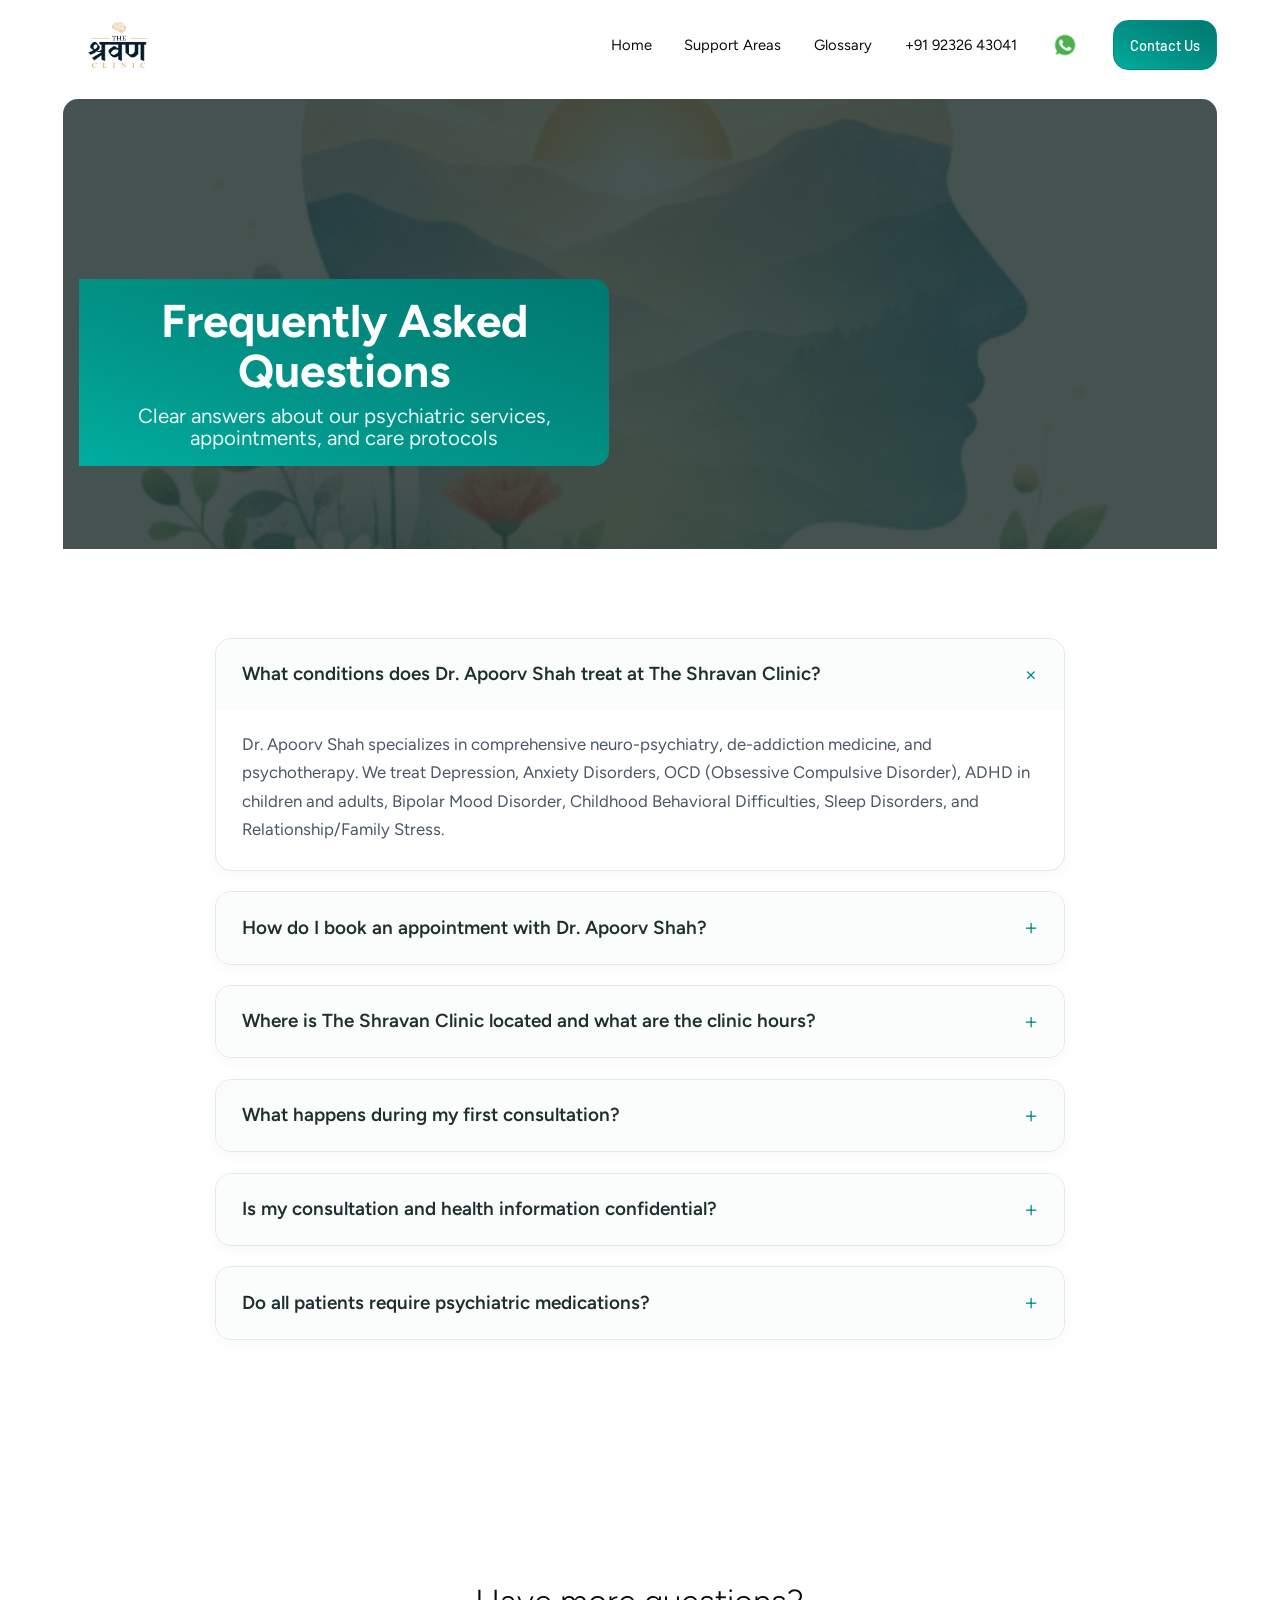
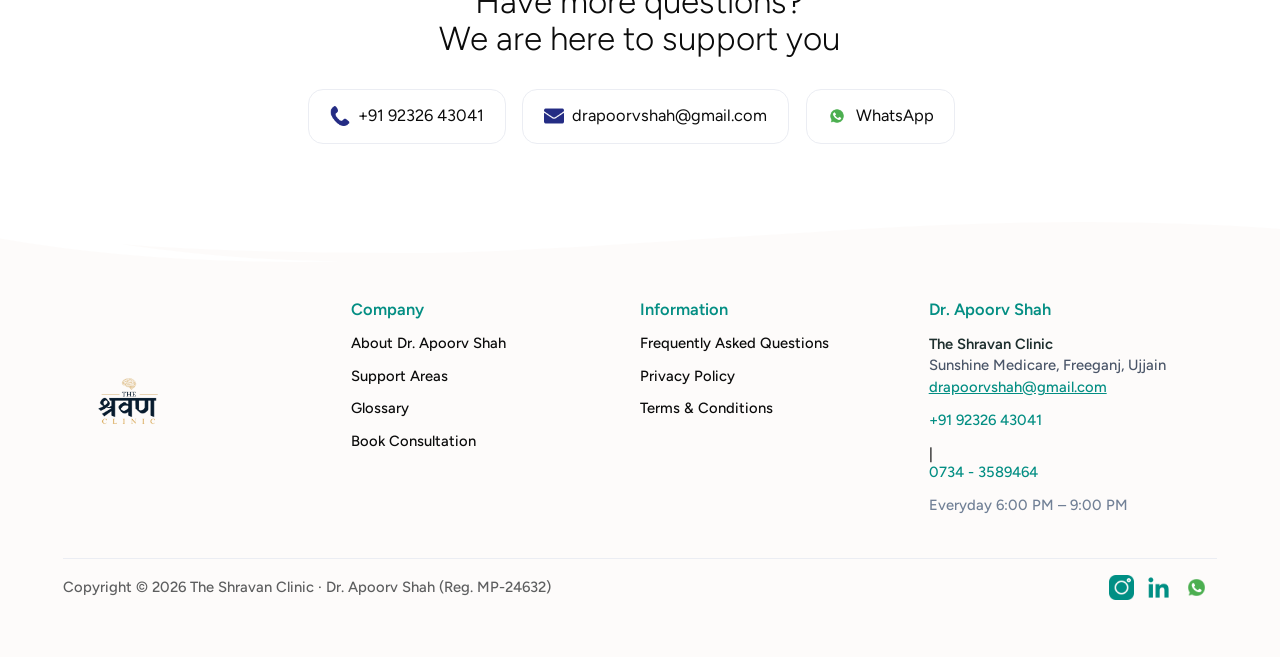
==== en/faq/index.html @ 53c90544 "Fix bottom banner actions, consultation popup form, and footer navigation links" ====
<!DOCTYPE html>
<html lang="en">
<head>
  <meta name="viewport" content="width=device-width, initial-scale=1">
  <meta charset="utf-8" />
  <meta http-equiv="Content-Type" content="text/html; charset=utf-8" />

  <title>Frequently Asked Questions (FAQ) | Dr. Apoorv Shah | The Shravan Clinic, Ujjain</title>
  <meta name="description" content="Find answers to common questions about psychiatric consultations, therapy, confidentiality, clinic timings, and treatments with Dr. Apoorv Shah at The Shravan Clinic, Ujjain." />
  <link rel="canonical" href="/en/faq" />

  <!--Open Graph-->
  <meta property="og:title" content="Frequently Asked Questions (FAQ) | The Shravan Clinic · Dr. Apoorv Shah" />
  <meta property="og:description" content="Helpful answers about psychiatric care, psychotherapy, appointment booking, and clinic consultations at The Shravan Clinic, Ujjain." />
  <meta property="og:image" content="/images/services/depression-new.jpg" />

  <!--Favicon-->
  <link rel="apple-touch-icon" sizes="180x180" href="/images/favicon/apple-touch-icon.png">
  <link rel="icon" type="image/png" sizes="32x32" href="/images/favicon/favicon-32x32.png">
  <link rel="icon" type="image/png" sizes="16x16" href="/images/favicon/favicon-16x16.png">

  <!--CSS-->
  <link rel="stylesheet" href="/css/common.css?ver=1.24" />
  <link rel="stylesheet" href="/css/main.css?ver=1.24" />
  <link rel="stylesheet" href="/css/form.css?ver=1.24" />
  <link rel="stylesheet" href="/css/index.css?ver=1.24" />
  <link rel="stylesheet" href="/css/supportAreas.css?ver=1.24" />

  <link href="https://fonts.googleapis.com/css2?family=Barlow:wght@500;600;700&family=Figtree:wght@300;400;500;600;700&display=swap" rel="stylesheet">
  <link href="https://unpkg.com/aos@2.3.1/dist/aos.css" rel="stylesheet">

  <style>
    #popupFormWrapper { z-index: 1000; }
    .faqContainer {
      max-width: 900px;
      margin: 0 auto;
      padding: 3rem 1.5rem 5rem;
    }
    .faqItem {
      background: #ffffff;
      border: 1px solid #e2e8f0;
      border-radius: 16px;
      margin-bottom: 1.25rem;
      overflow: hidden;
      box-shadow: 0 4px 15px rgba(0, 0, 0, 0.03);
      transition: all 0.25s ease;
    }
    .faqItem:hover {
      box-shadow: 0 8px 24px rgba(3, 142, 131, 0.08);
      border-color: #cbd5e1;
    }
    .faqQuestion {
      padding: 1.4rem 1.6rem;
      cursor: pointer;
      display: flex;
      align-items: center;
      justify-content: space-between;
      gap: 1rem;
      font-weight: 600;
      font-size: 1.15rem;
      color: #1e2f2e;
      background: #fafdfc;
      transition: color 0.2s ease, background 0.2s ease;
    }
    .faqQuestion:hover {
      color: #038e83;
    }
    .faqIcon {
      font-size: 1.4rem;
      color: #038e83;
      font-weight: 300;
      transition: transform 0.3s ease;
      flex-shrink: 0;
    }
    .faqItem.open .faqIcon {
      transform: rotate(45deg);
    }
    .faqAnswer {
      padding: 0 1.6rem;
      max-height: 0;
      overflow: hidden;
      transition: max-height 0.35s ease, padding 0.35s ease;
      color: #4a5568;
      font-size: 1.02rem;
      line-height: 1.7;
    }
    .faqItem.open .faqAnswer {
      padding: 1.2rem 1.6rem 1.6rem;
      max-height: 400px;
    }
  </style>
</head>
<body>
  <!--Popup Consultation Form-->
  <section id="popupFormSection" class="">
    <form id="popupForm" action="" method="post">
      <div id="popupFormWrapper" class="contactForm">
        <div class="slide section">
          <h2 class="heading">Book an <span class="color1">Appointment</span></h2>
          <div class="formDiv">
            <div class="inputDiv lgDiv">
              <input type="text" id="name" name="name" placeholder="Enter Your Full Name" required />
            </div>
            <div class="inputDiv lgDiv">
              <input type="text" id="mobile" name="mobile" placeholder="Enter Contact Number (e.g. 9876543210)" required />
            </div>
            <div class="btnDiv">
              <a href="javascript:void(0);" class="formAction btn btn2 lgBtn">Close</a>
              <button type="submit" id="contactSubmit" class="btn btn1 lgBtn">
                Submit Request <span style="display: none; color: white;" class="loader"></span>
              </button>
            </div>
          </div>
        </div>
      </div>
      <div class="wallBg" style="z-index: 1;">
        <img src="/images/icon.png" alt="" />
      </div>
    </form>
  </section>

  <!--Main Container-->
  <main id="mainContainer" class="pageMargin">
    <header id="headerSection" class="section">
      <a href="/" class="logoDiv">
        <img src="/images/shravan-logo.svg" alt="The Shravan Clinic" style="max-height: 48px;">
      </a>
      <div id="tabMenu">
        <div class="contactMenu">
          <a id="callBtn" href="tel:+919232643041">
            <img src="/images/icon/call(1).png" alt="">
            <span>+91 92326 43041</span>
          </a>
          <a href="mailto:drapoorvshah@gmail.com">
            <img src="/images/icon/email-icon.png" alt="">
            <span>drapoorvshah@gmail.com</span>
          </a>
        </div>
        <a href="/" class="contactNumber">Home</a>
        <a href="/en/service" class="contactNumber">Support Areas</a>
        <a href="/en/know-your-mental-health" class="contactNumber">Glossary</a>
        <a href="tel:+919232643041" class="contactNumber">+91 92326 43041</a>
        <a href="https://wa.me/919232643041" target="_blank" class="chat btn2 mdBtn" title="WhatsApp">
          <img src="/images/icon/whatsapp-icon.png" alt="WhatsApp">
        </a>
        <a href="javascript:void(0);" class="formAction btn1 mdBtn">Contact Us</a>
      </div>
    </header>

    <!--Hero Banner-->
    <section id="pagesWallSection" class="section">
      <div class="wallContentWrapper">
        <div class="imageDiv bgCover" style="background-image: linear-gradient(rgba(17, 34, 32, 0.78), rgba(17, 34, 32, 0.78)), url('/images/services/home-mental.png'); padding: 5rem 1rem 4rem; text-align: center;">
          <div class="contents">
            <h1 class="title" style="color: #fff; font-size: 2.8rem; font-weight: 700;">Frequently Asked Questions</h1>
            <h3 class="subHeading" style="color: #e6f6f4; font-size: 1.25rem; font-weight: 400; margin-top: 0.5rem;">
              Clear answers about our psychiatric services, appointments, and care protocols
            </h3>
          </div>
        </div>
      </div>
    </section>

    <!--FAQ Content-->
    <section class="section">
      <div class="faqContainer">
        <div class="faqItem open">
          <div class="faqQuestion">
            <span>What conditions does Dr. Apoorv Shah treat at The Shravan Clinic?</span>
            <span class="faqIcon">+</span>
          </div>
          <div class="faqAnswer">
            Dr. Apoorv Shah specializes in comprehensive neuro-psychiatry, de-addiction medicine, and psychotherapy. We treat Depression, Anxiety Disorders, OCD (Obsessive Compulsive Disorder), ADHD in children and adults, Bipolar Mood Disorder, Childhood Behavioral Difficulties, Sleep Disorders, and Relationship/Family Stress.
          </div>
        </div>

        <div class="faqItem">
          <div class="faqQuestion">
            <span>How do I book an appointment with Dr. Apoorv Shah?</span>
            <span class="faqIcon">+</span>
          </div>
          <div class="faqAnswer">
            You can book an appointment easily by calling us directly at <a href="tel:+919232643041" style="color: #038e83; font-weight: 600;">+91 92326 43041</a>, messaging us on <a href="https://wa.me/919232643041" target="_blank" style="color: #038e83; font-weight: 600;">WhatsApp</a>, or clicking the "Book an Appointment" button on this website.
          </div>
        </div>

        <div class="faqItem">
          <div class="faqQuestion">
            <span>Where is The Shravan Clinic located and what are the clinic hours?</span>
            <span class="faqIcon">+</span>
          </div>
          <div class="faqAnswer">
            The clinic is located at Sunshine Medicare, Near Tower Chowk, Freeganj, Ujjain, Madhya Pradesh 456010. Clinical consultation hours are everyday from <strong>6:00 PM to 9:00 PM</strong>.
          </div>
        </div>

        <div class="faqItem">
          <div class="faqQuestion">
            <span>What happens during my first consultation?</span>
            <span class="faqIcon">+</span>
          </div>
          <div class="faqAnswer">
            During your initial consultation, Dr. Apoorv Shah conducts a detailed clinical evaluation of your current concerns, emotional history, sleep and physical symptoms, and personal background. Together, an evidence-based personalized treatment plan (including therapy, lifestyle guidance, and medication if necessary) is created.
          </div>
        </div>

        <div class="faqItem">
          <div class="faqQuestion">
            <span>Is my consultation and health information confidential?</span>
            <span class="faqIcon">+</span>
          </div>
          <div class="faqAnswer">
            Yes, absolutely. All patient consultations, clinical records, and discussions are kept strictly confidential in accordance with medical ethics and standard healthcare privacy guidelines.
          </div>
        </div>

        <div class="faqItem">
          <div class="faqQuestion">
            <span>Do all patients require psychiatric medications?</span>
            <span class="faqIcon">+</span>
          </div>
          <div class="faqAnswer">
            No. Medications are only prescribed when clinically indicated and necessary to stabilize neuro-chemical imbalances. Many individuals benefit primarily from psychological therapies, counseling, behavioral modifications, and lifestyle interventions.
          </div>
        </div>
      </div>
    </section>

    <!--Banner Section-->
    <section id="bannerSection" class="section sectionSpace" data-aos="fade-up" data-aos-duration="1000">
      <div class="content sectionSpaceT">
        <h2 class="heading">Have more questions? <br /> We are here to support you</h2>
        <div class="contact">
          <a href="tel:+919232643041">
            <img src="/images/icon/phone.png" alt="" />
            <span>+91 92326 43041</span>
          </a>
          <a href="mailto:drapoorvshah@gmail.com">
            <img src="/images/icon/email1.png" alt="" />
            <span>drapoorvshah@gmail.com</span>
          </a>
          <a href="https://wa.me/919232643041" target="_blank">
            <img src="/images/icon/whatsapp%20(10).png" alt="" />
            <span>WhatsApp</span>
          </a>
        </div>
      </div>
    </section>

    <!--Footer Section-->
    <footer id="footerSection" class="section">
      <img class="bg" src="/images/bg2.svg" alt="" />
      <div id="footerMain">
        <div class="footerMenu">
          <div class="imgDiv">
            <a href="/"><img src="/images/shravan-logo.svg" alt="The Shravan Clinic" style="max-height: 48px;" /></a>
          </div>
        </div>
        <div class="footerMenu">
          <h5 class="title">Company</h5>
          <a href="/#aboutDoctorSection">About Dr. Apoorv Shah</a>
          <a href="/en/service">Support Areas</a>
          <a href="/en/know-your-mental-health">Glossary</a>
          <a href="javascript:void(0);" class="formAction">Book Consultation</a>
        </div>
        <div class="footerMenu">
          <h5 class="title">Information</h5>
          <a href="/en/faq">Frequently Asked Questions</a>
          <a href="/en/privacy-policy">Privacy Policy</a>
          <a href="/en/terms-and-conditions">Terms &amp; Conditions</a>
        </div>
        <div class="footerMenu">
          <h5 class="title">Dr. Apoorv Shah</h5>
          <p style="margin: 0; font-weight: 600; color: #1e2f2e;">The Shravan Clinic</p>
          <p style="margin: 2px 0; color: #4a5568;">Sunshine Medicare, Freeganj, Ujjain</p>
          <p style="margin: 4px 0;"><a href="mailto:drapoorvshah@gmail.com" style="color: #038e83; text-decoration: underline;">drapoorvshah@gmail.com</a></p>
          <p style="margin: 4px 0;"><a href="tel:+919232643041" style="color: #038e83; font-weight: 500;">+91 92326 43041</a> | <a href="tel:07343589464" style="color: #038e83;">0734 - 3589464</a></p>
          <p style="margin: 2px 0; color: #718096; font-size: 0.9rem;">Everyday 6:00 PM – 9:00 PM</p>
        </div>
      </div>
      <div id="footerBottom">
        <p class="text">Copyright © 2026 The Shravan Clinic · Dr. Apoorv Shah (Reg. MP-24632)</p>
        <div class="smDiv">
          <a href="https://www.instagram.com/theshravanclinic/" target="_blank" title="Instagram"><img src="/images/icon/instagram.png" alt="Instagram" /></a>
          <a href="https://www.linkedin.com/in/drapoorvshah/" target="_blank" title="LinkedIn"><img src="/images/icon/linkedin.png" alt="LinkedIn" /></a>
          <a href="https://wa.me/919232643041" target="_blank" title="WhatsApp"><img src="/images/icon/whatsapp-icon.png" alt="WhatsApp" /></a>
        </div>
      </div>
    </footer>
  </main>

  <script src="https://code.jquery.com/jquery-3.4.1.min.js"></script>
  <script src="/js/common.js?ver=1.24"></script>
  <script src="https://unpkg.com/aos@2.3.1/dist/aos.js"></script>
  <script>
    AOS.init();

    // FAQ Accordion click
    document.querySelectorAll('.faqQuestion').forEach(function(question) {
      question.addEventListener('click', function() {
        var item = this.parentElement;
        item.classList.toggle('open');
      });
    });

    // Form popup handler
    $(".formAction").on("click", function (e) {
      e.preventDefault();
      $("#popupFormSection").toggleClass("popupFormSectionIntro");
      $("body").toggleClass("bodyIntro");
    });

    $("#popupForm").on("submit", function(e) {
      e.preventDefault();
      var nameVal = $("#name").val();
      var mobileVal = $("#mobile").val();
      if (!nameVal || !mobileVal) {
        alert("Please enter both your name and contact number.");
        return;
      }
      $(".loader").show();
      setTimeout(function() {
        $(".loader").hide();
        alert("Thank you, " + nameVal + "! Your appointment request has been received. Our clinic team will reach out to you shortly at " + mobileVal + ".");
        $("#popupFormSection").removeClass("popupFormSectionIntro");
        $("body").removeClass("bodyIntro");
        $("#popupForm")[0].reset();
      }, 600);
    });
  </script>
</body>
</html>
---- css/common.css ----
/*Primary Colors*/
/*Secondary Colors*/
/*Form Colors*/
/*Gradients*/
/*Transitions*/
/*Font Size*/
/*Radius*/
/*Spacing*/
/*Container*/
* {
  margin: 0;
  padding: 0;
  border: 0;
  box-sizing: border-box;
  position: relative;
  outline-style: none;
  line-height: 1.1;
  cursor: context-menu;
}
*:before {
  font-family: inherit;
}
*::after {
  font-family: inherit;
}

html {
  width: 100vw;
  max-width: 100%;
  display: block;
  scroll-behavior: smooth;
  -ms-text-size-adjust: 100%;
  -webkit-text-size-adjust: 100%;
  -webkit-tap-highlight-color: rgba(0, 0, 0, 0);
}
html {
  font-size: 16px;
}
@media screen and (min-width: 300px) {
  html {
    font-size: calc(0.0425531915vw + 15.8723404255px);
  }
}
@media screen and (min-width: 5000px) {
  html {
    font-size: 18px;
  }
}

.bodyIntro {
  height: 100vh !important;
  overflow: hidden !important;
}

body {
  width: 100%;
  height: 100%;
  min-height: 100vh;
  padding: 0;
  margin: 0;
  overflow-y: auto;
  font-family: "Figtree", sans-serif;
  line-height: 1;
  color: #0b0b0b;
  background-color: #ffffff;
  text-rendering: optimizeSpeed;
  -webkit-font-smoothing: antialiased;
  scroll-behavior: smooth;
  overscroll-behavior-y: none;
}

#mainContainer {
  min-height: 100vh;
  width: 100%;
  max-width: 100%;
  margin: 0 auto;
}

.section {
  height: auto;
  width: 100%;
  clear: both;
}

.overflowHide {
  overflow: hidden !important;
}

.mobHide {
  display: none !important;
}
@media (min-width: 1024px) {
  .mobHide {
    display: inline-block !important;
  }
}

.pcHide {
  display: inline-block !important;
}
@media (min-width: 1024px) {
  .pcHide {
    display: none !important;
  }
}

.pcOnly {
  display: none !important;
}
@media (min-width: 1024px) {
  .pcOnly {
    display: block !important;
  }
}

@media (min-width: 1024px) {
  .mobOnly {
    display: none !important;
  }
}

.m0 {
  margin: 0 !important;
}

.p0 {
  padding: 0 !important;
}

img {
  width: 100%;
  display: block;
  height: intrinsic;
  image-rendering: -webkit-optimize-contrast;
}

.bgCoverTop {
  background-repeat: no-repeat;
  background-position: top;
  background-size: cover;
}

.bgCover {
  background-repeat: no-repeat;
  background-position: center;
  background-size: cover;
}

.bText {
  font-weight: 800;
}

.nText {
  font-weight: 400;
}

.lText {
  font-weight: 300;
}

a {
  text-decoration: none;
  font-family: inherit;
  color: inherit;
  cursor: pointer;
  -webkit-tap-highlight-color: transparent;
}

button,
[role=button] {
  cursor: pointer;
  background-color: transparent;
  -webkit-tap-highlight-color: transparent;
}
button:focus,
[role=button]:focus {
  outline: 0;
}

li {
  list-style-type: none;
  line-height: 1.5;
}

p {
  font-size: 1rem;
  font-weight: 300;
  margin-top: 1rem;
  line-height: 1.3;
}

h1,
h2,
h3,
h4,
h5,
p {
  margin-left: 0;
  margin-right: 0;
  margin-bottom: 0;
  padding: 0;
}

h1 {
  font-size: 1.602rem;
  font-weight: 700;
  font-size: 1.602rem;
}
@media (min-width: 568px) {
  h1 {
    font-size: 1.802rem;
    font-size: 1.802rem;
  }
}
@media (min-width: 768px) {
  h1 {
    font-size: 2.027rem;
    margin-top: 2.027rem;
  }
}
@media (min-width: 1024px) {
  h1 {
    font-size: 2.281rem;
    margin-top: 2.281rem;
  }
}
@media (min-width: 1280px) {
  h1 {
    font-size: 2.566rem;
    margin-top: 2.281rem;
  }
}

h2 {
  font-size: 1.424rem;
  font-weight: 700;
  margin-top: 1.424rem;
}
@media (min-width: 768px) {
  h2 {
    font-size: 1.602rem;
    margin-top: 1.602rem;
  }
}
@media (min-width: 1024px) {
  h2 {
    font-size: 1.802rem;
    margin-top: 1.802rem;
  }
}
@media (min-width: 1280px) {
  h2 {
    font-size: 2.027rem;
    margin-top: 2.027rem;
  }
}

h3 {
  font-size: 1.266rem;
  font-weight: 500;
  margin-top: 1.266rem;
}

h4 {
  font-size: 1.125rem;
  font-weight: 500;
  margin-top: 1.125rem;
}

h5 {
  font-size: 1rem;
  font-weight: 500;
  margin-top: 1rem;
}

table {
  display: table;
  border-spacing: 0;
  border-collapse: collapse;
}
table tr {
  display: table-row;
}
table td {
  text-align: left;
  font-weight: 300;
}

::-webkit-scrollbar {
  width: 10px;
  height: 1px;
}

::-webkit-scrollbar-track {
  background-color: #ffffff;
}

::-webkit-scrollbar-thumb {
  background: #0b0b0b;
}

::-webkit-scrollbar-thumb:window-inactive {
  background: linear-gradient(to left bottom, #fffcf6, #fffcf5, #fffbf3, #fffbf2, #fffaf0, #fff9ee, #fff8eb, #fff7e9, #fff6e5, #fff5e1, #fff4de, #fff3da);
}
---- css/main.css ----
/*Primary Colors*/
/*Secondary Colors*/
/*Form Colors*/
/*Gradients*/
/*Transitions*/
/*Font Size*/
/*Radius*/
/*Spacing*/
/*Container*/
@import url("https://fonts.googleapis.com/css2?family=Plus+Jakarta+Sans:wght@300;400;500;600;700;800&display=swap");
@import url("https://cdn-uicons.flaticon.com/uicons-regular-rounded/css/uicons-regular-rounded.css");
@import url("https://cdn-uicons.flaticon.com/uicons-bold-rounded/css/uicons-bold-rounded.css");
@import url("https://cdn-uicons.flaticon.com/uicons-brands/css/uicons-brands.css");
.pageMargin {
  padding-top: 6rem !important;
}

.background {
  position: fixed;
  top: 0;
  left: 0;
  width: 100vw;
  height: 100vh;
  background: radial-gradient(circle, #ffffff, #fefefe, #fcfdfd, #fbfcfc, #fafbfa, #f9fafa, #f8f9fa, #f9f8f9, #f9f7f8, #f9f7f8, #f8f6f7, #f8f6f6);
}

.arabic {
  font-family: "Noto Kufi Arabic", sans-serif !important;
  line-height: 1.6;
  margin: 0;
}

.section {
  padding: 0 1.266rem;
  z-index: 2;
}
@media (min-width: 568px) {
  .section {
    padding: 0 2.441rem;
  }
}
@media (min-width: 1024px) {
  .section {
    padding: 0 3.815rem;
  }
}
@media (min-width: 1800px) {
  .section {
    padding: 0 4.768rem;
  }
}

.sectionMargin {
  margin: 0 1rem;
}
@media (min-width: 360px) {
  .sectionMargin {
    margin: 0 1.5rem;
  }
}
@media (min-width: 568px) {
  .sectionMargin {
    margin: 0 2.441rem;
  }
}
@media (min-width: 768px) {
  .sectionMargin {
    margin: 0 3.052rem;
  }
}
@media (min-width: 1024px) {
  .sectionMargin {
    margin: 0 3.815rem;
  }
}
@media (min-width: 1280px) {
  .sectionMargin {
    margin: 0 4.768rem;
  }
}
@media (min-width: 1800px) {
  .sectionMargin {
    margin: 0 5.96rem;
  }
}

.sectionSpace {
  padding-bottom: 2.441rem;
  padding-top: 2.441rem;
}
@media (min-width: 568px) {
  .sectionSpace {
    padding-top: 3.052rem;
    padding-bottom: 3.052rem;
  }
}
@media (min-width: 768px) {
  .sectionSpace {
    padding-top: 3.815rem;
    padding-bottom: 3.815rem;
  }
}
@media (min-width: 1280px) {
  .sectionSpace {
    padding-top: 4.768rem;
    padding-bottom: 4.768rem;
  }
}

.sectionSpaceT {
  padding-top: 2.441rem;
}
@media (min-width: 568px) {
  .sectionSpaceT {
    padding-top: 3.052rem;
  }
}
@media (min-width: 768px) {
  .sectionSpaceT {
    padding-top: 3.815rem;
  }
}
@media (min-width: 1800px) {
  .sectionSpaceT {
    padding-top: 4.768rem;
  }
}

.sectionSpaceB {
  padding-bottom: 2.441rem;
}
@media (min-width: 568px) {
  .sectionSpaceB {
    padding-bottom: 3.052rem;
  }
}
@media (min-width: 768px) {
  .sectionSpaceB {
    padding-bottom: 3.815rem;
  }
}
@media (min-width: 1800px) {
  .sectionSpaceB {
    padding-bottom: 4.768rem;
  }
}

.innerSection {
  margin: 0 auto;
  width: 100%;
  max-width: 1024px;
}

.heading {
  margin: 0;
  color: #0b0b0b;
  font-weight: 300;
}

.subHeading {
  margin: 0;
  display: block;
  color: #242323;
}

.color1 {
  color: #038e83;
}

.color2 {
  color: #08998d;
}

#mainContainer {
  margin: 0 auto;
  width: 100vw;
  display: flex;
  flex-direction: column;
  transition: all 1s cubic-bezier(0.37, 0, 0.63, 1);
  padding-bottom: 4.768rem;
  /* Header Section*/
}
@media (min-width: 768px) {
  #mainContainer {
    padding-bottom: 0;
    padding-left: 1rem;
  }
}
@media (min-width: 1280px) {
  #mainContainer {
    padding-left: 0;
  }
}
#mainContainer .headerIntro {
  height: 4rem;
}
#mainContainer .headerMain {
  height: 6rem;
}
#mainContainer #headerSection {
  position: fixed;
  top: 0;
  left: 0;
  z-index: 100;
  width: 100vw;
  display: flex;
  align-items: center;
  justify-content: space-between;
  background-color: #ffffff;
  transition: all 0.5s cubic-bezier(0.37, 0, 0.63, 1);
}
@media (min-width: 1024px) {
  #mainContainer #headerSection {
    height: 90px;
  }
}
#mainContainer #headerSection .logoDiv {
  width: 90px;
  display: block;
  z-index: 10;
}
@media (min-width: 768px) {
  #mainContainer #headerSection .logoDiv {
    width: 110px;
  }
}
#mainContainer #headerSection .menuSectionIntro {
  transform: none !important;
}
#mainContainer #headerSection #menuSection {
  position: fixed;
  top: 0;
  left: 0;
  z-index: 101;
  width: 100%;
  height: 100vh;
  display: flex;
  align-items: center;
  justify-content: center;
  background-color: #ffffff;
  overflow-y: auto;
  transition: all 0.3s ease-in;
  transform: translateX(-100%);
}
@media (min-width: 1280px) {
  #mainContainer #headerSection #menuSection {
    position: relative;
    width: auto;
    height: 100%;
    align-items: flex-start;
    overflow: unset;
    background-color: #ffffff;
    transform: none;
    padding: 0;
  }
}
#mainContainer #headerSection #menuSection .menuContainer {
  width: 100%;
  display: flex;
  flex-direction: column;
  align-items: center;
  justify-content: center;
  margin-top: 8rem;
  margin-bottom: 2rem;
}
@media (min-width: 1280px) {
  #mainContainer #headerSection #menuSection .menuContainer {
    margin-top: 0;
    margin-bottom: 0;
    height: 100%;
    flex-direction: row;
  }
}
@media (min-width: 1280px) {
  #mainContainer #headerSection #menuSection .menuContainer .language-style {
    visibility: hidden;
  }
}
#mainContainer #headerSection #menuSection .menuContainer .menu {
  display: flex;
  align-items: center;
  justify-content: center;
  color: #0b0b0b;
  font-family: "Barlow", sans-serif;
  font-size: 1.266rem;
  font-weight: 300;
  padding: 1rem;
  text-align: center;
  white-space: nowrap;
  transition: all 0.3s cubic-bezier(0, 0, 0.5, 1);
}
@media (min-width: 1280px) {
  #mainContainer #headerSection #menuSection .menuContainer .menu {
    height: 100%;
    color: #0b0b0b;
    font-size: 0.889rem;
    font-weight: 500;
    padding: 1rem 0.5rem;
  }
}
#mainContainer #headerSection #menuSection .menuContainer .menu:hover {
  color: #038e83;
}
#mainContainer #headerSection #menuSection .menuContainer .mainMenu {
  display: flex;
  align-items: center;
  justify-content: center;
  color: #0b0b0b;
  font-family: "Barlow", sans-serif;
  font-size: 1.266rem;
  font-weight: 300;
  padding: 1rem;
  text-align: center;
  white-space: nowrap;
  transition: all 0.3s cubic-bezier(0, 0, 0.5, 1);
}
@media (min-width: 1280px) {
  #mainContainer #headerSection #menuSection .menuContainer .mainMenu {
    height: 100%;
    color: #0b0b0b;
    font-size: 0.889rem;
    font-weight: 500;
    padding: 1rem 0.5rem;
  }
}
#mainContainer #headerSection #menuSection .menuContainer .mainMenu img {
  width: 25px;
  opacity: 0.5;
}
#mainContainer #headerSection #menuSection .menuContainer .mainMenu:hover {
  color: #038e83;
}
#mainContainer #headerSection #menuSection .menuContainer .menuDiv {
  width: 100%;
  height: 100%;
  display: flex;
  flex-direction: column;
}
@media (min-width: 1280px) {
  #mainContainer #headerSection #menuSection .menuContainer .menuDiv {
    height: auto;
  }
}
#mainContainer #headerSection #menuSection .menuContainer .menuDiv:hover .mainMenu {
  color: #038e83;
}
@media (min-width: 1280px) {
  #mainContainer #headerSection #menuSection .menuContainer .menuDiv:hover .subMenu {
    height: 320px;
  }
}
#mainContainer #headerSection #menuSection .menuContainer .menuDiv .subMenuIntro {
  height: auto !important;
  display: flex !important;
  flex-direction: column !important;
}
@media (min-width: 1280px) {
  #mainContainer #headerSection #menuSection .menuContainer .menuDiv .subMenuIntro {
    flex-direction: row !important;
  }
}
#mainContainer #headerSection #menuSection .menuContainer .menuDiv .subMenuIntro .menuCloseBg {
  display: block !important;
}
#mainContainer #headerSection #menuSection .menuContainer .menuDiv .subMenu {
  width: 100vw;
  height: 0;
  display: none;
  background-color: #038e83;
  border-top: none;
  overflow: hidden;
  text-align: left;
  transition: all 0.5s cubic-bezier(0.37, 0, 0.63, 1);
}
@media (min-width: 1280px) {
  #mainContainer #headerSection #menuSection .menuContainer .menuDiv .subMenu {
    position: absolute;
    top: 4rem;
    left: 0;
    height: 0;
    width: 500px;
    display: flex;
    flex-wrap: wrap;
    border-radius: 0 0 15px 15px;
    box-shadow: rgba(93, 64, 50, 0.11) 0px 50px 100px -20px, rgba(31, 9, 0, 0.158) 0px 30px 60px -30px;
  }
}
@media (min-width: 1280px) {
  #mainContainer #headerSection #menuSection .menuContainer .menuDiv .subMenu .menuCloseBg {
    position: fixed;
    top: 0;
    left: 0;
    z-index: 1;
    width: 100%;
    height: 100vh;
    display: none;
  }
}
#mainContainer #headerSection #menuSection .menuContainer .menuDiv .subMenu a {
  width: 100%;
  display: flex;
  align-items: flex-start;
  justify-content: flex-start;
  text-align: left;
  color: #ffffff;
  font-family: "Barlow", sans-serif;
  font-size: 0.889rem;
  font-weight: 300;
  padding: 1rem;
  border-right: 1px solid #499b86;
  border-bottom: 1px solid #499b86;
  z-index: 2;
  transition: all 0.3s ease-in;
  cursor: pointer;
}
@media (min-width: 568px) {
  #mainContainer #headerSection #menuSection .menuContainer .menuDiv .subMenu a {
    width: 33.333%;
  }
}
@media (min-width: 1280px) {
  #mainContainer #headerSection #menuSection .menuContainer .menuDiv .subMenu a {
    width: 50%;
  }
}
#mainContainer #headerSection #menuSection .menuContainer .menuDiv .subMenu a:hover {
  bottom: 0;
  color: #ffffff;
  background-color: #038e83;
}
@media (min-width: 1280px) {
  #mainContainer #headerSection #menuSection .menuContainer .menuDiv .subMenu a:hover {
    background-color: #08998d;
  }
}
#mainContainer #headerSection #menuIcon {
  width: 3rem;
  height: 3rem;
  z-index: 102;
  display: flex;
  flex-direction: column;
  align-items: center;
  justify-content: center;
  border-radius: 15px;
  transition: all 0.7s ease-in;
}
@media (min-width: 1280px) {
  #mainContainer #headerSection #menuIcon {
    display: none;
  }
}
#mainContainer #headerSection #menuIcon .menuIconBar {
  width: 100%;
  height: 4px;
  margin: 3px 0;
  border-radius: 15px;
  background-color: #0b0b0b;
  transition: all 0.3s cubic-bezier(0, 0, 0.5, 1);
}
#mainContainer #headerSection #menuIcon .menuBarOne {
  transform: none;
  width: 100%;
}
#mainContainer #headerSection #menuIcon .menuBarOneIntro {
  transform: rotate(45deg) translate(0px, 0.5px);
  margin: 0 !important;
  width: 80%;
}
#mainContainer #headerSection #menuIcon .menuBarCenter {
  opacity: 1;
  transform: none;
  transition: all 0.3s cubic-bezier(0, 0, 0.5, 1);
}
#mainContainer #headerSection #menuIcon .menuBarCenterIntro {
  opacity: 0 !important;
  transform: translateX(10px);
}
#mainContainer #headerSection #menuIcon .menuBarTwo {
  transform: none;
}
#mainContainer #headerSection #menuIcon .menuBarTwoIntro {
  transform: rotate(-45deg) translate(2px, -3.5px);
  margin: 0 !important;
  width: 80%;
}
#mainContainer #headerSection #tabMenu {
  position: fixed;
  bottom: 0;
  left: 0;
  z-index: 101;
  width: 100vw;
  height: 4rem;
  display: flex;
  background-color: #ffffff;
  box-shadow: rgba(0, 0, 0, 0.034) 0px -1px 2px 0px;
  transform: all 0.3s ease-in;
}
@media (min-width: 1280px) {
  #mainContainer #headerSection #tabMenu {
    position: relative;
    width: auto;
    height: auto;
    overflow: unset;
    transform: none;
    border: none;
    box-shadow: none;
  }
}
#mainContainer #headerSection #tabMenu .contactMenu {
  display: flex;
}
@media (min-width: 1280px) {
  #mainContainer #headerSection #tabMenu .contactMenu {
    display: none;
    flex-direction: column;
  }
}
#mainContainer #headerSection #tabMenu .contactMenu #callBtn {
  background-color: #038e83;
  background-color: linear-gradient(to right top, #00aea0, #01a89a, #01a295, #029c8f, #02968a, #029186, #028d82, #02887e, #01847a, #018076, #007c73, #00786f);
}
#mainContainer #headerSection #tabMenu .contactMenu a {
  width: 3rem;
  display: flex;
  justify-content: center;
  align-items: center;
  border-right: 1px solid #ebedf3;
}
@media (min-width: 568px) {
  #mainContainer #headerSection #tabMenu .contactMenu a {
    width: 4rem;
  }
}
@media (min-width: 1280px) {
  #mainContainer #headerSection #tabMenu .contactMenu a {
    width: auto;
    border: none;
    justify-content: flex-end;
  }
  #mainContainer #headerSection #tabMenu .contactMenu a:nth-child(1) {
    margin-bottom: 0.25rem;
  }
}
#mainContainer #headerSection #tabMenu .contactMenu a img {
  width: 20px;
}
@media (min-width: 1280px) {
  #mainContainer #headerSection #tabMenu .contactMenu a img {
    display: none;
  }
}
#mainContainer #headerSection #tabMenu .contactMenu a span {
  display: none;
}
@media (min-width: 1280px) {
  #mainContainer #headerSection #tabMenu .contactMenu a span {
    display: block;
  }
}
#mainContainer #headerSection #tabMenu .contactNumber {
  display: none;
  margin: 0;
  font-size: 0.9rem;
  align-content: center;
}
@media (min-width: 1280px) {
  #mainContainer #headerSection #tabMenu .contactNumber {
    display: block;
    margin: 0;
    padding: 1rem;
    text-align: center;
    color: #0b0b0b;
  }
  #mainContainer #headerSection #tabMenu .contactNumber:hover {
    color: #038e83;
  }
}
#mainContainer #headerSection #tabMenu .chat {
  width: 3rem;
  margin: 0;
  display: flex;
  align-content: center;
  color: #0b0b0b;
  border: none;
}
@media (min-width: 568px) {
  #mainContainer #headerSection #tabMenu .chat {
    width: 4rem;
  }
}
@media (min-width: 1280px) {
  #mainContainer #headerSection #tabMenu .chat {
    width: auto;
    font-size: 0.9rem;
    padding: 0.5rem 1rem;
    margin-left: auto;
  }
}
#mainContainer #headerSection #tabMenu .chat span {
  display: none;
}
@media (min-width: 1280px) {
  #mainContainer #headerSection #tabMenu .chat span {
    display: block;
  }
}
#mainContainer #headerSection #tabMenu .chat img {
  width: 30px;
}
@media (min-width: 1280px) {
  #mainContainer #headerSection #tabMenu .chat img {
    width: 30px;
  }
}
#mainContainer #headerSection #tabMenu .btn1 {
  flex: 1;
  display: flex;
  align-items: center;
  justify-content: center;
  margin: 0;
  color: #0b0b0b;
  font-size: 0.889rem;
  white-space: nowrap;
  background: none;
  border: none;
  border-left: 1px solid #ebedf3;
  border-radius: 0;
}
@media (min-width: 1280px) {
  #mainContainer #headerSection #tabMenu .btn1 {
    color: #ffffff;
    margin-left: 1rem;
    border-radius: 15px;
    padding: 0.5rem 1rem;
    border: 1px solid #038e83;
    background: linear-gradient(to right top, #00aea0, #01a89a, #01a295, #029c8f, #02968a, #029186, #028d82, #02887e, #01847a, #018076, #007c73, #00786f);
  }
}
#mainContainer #headerSection #tabMenu .btn1:hover {
  color: #0b0b0b;
}
@media (min-width: 1024px) {
  #mainContainer #headerSection #tabMenu .btn1:hover {
    color: #ffffff;
  }
}
#mainContainer #footerSection {
  padding-top: 4.768rem;
  padding-bottom: 2.441rem;
  background-color: #fdfbfa;
}
#mainContainer #footerSection #footerMain {
  display: flex;
  flex-wrap: wrap;
  justify-content: space-between;
}
#mainContainer #footerSection #footerMain .footerMenu {
  text-align: center;
  width: 100%;
  margin-bottom: 2.441rem;
}
@media (min-width: 360px) {
  #mainContainer #footerSection #footerMain .footerMenu {
    text-align: left;
    width: 50%;
  }
}
@media (min-width: 568px) {
  #mainContainer #footerSection #footerMain .footerMenu {
    width: 33%;
  }
}
@media (min-width: 768px) {
  #mainContainer #footerSection #footerMain .footerMenu {
    width: 25%;
  }
}
#mainContainer #footerSection #footerMain .footerMenu .imgDiv {
  width: 100%;
  display: flex;
  justify-content: center;
}
@media (min-width: 360px) {
  #mainContainer #footerSection #footerMain .footerMenu .imgDiv {
    height: 100%;
    justify-content: flex-start;
    align-items: center;
  }
}
#mainContainer #footerSection #footerMain .footerMenu .imgDiv img {
  width: 100px;
}
@media (min-width: 768px) {
  #mainContainer #footerSection #footerMain .footerMenu .imgDiv img {
    width: 130px;
  }
}
#mainContainer #footerSection #footerMain .footerMenu .title {
  font-weight: 600;
  margin: 0;
  margin-bottom: 1rem;
  color: #038e83;
}
#mainContainer #footerSection #footerMain .footerMenu a {
  display: block;
  font-size: 0.9rem;
  font-weight: 500;
  margin-bottom: 1rem;
  transition: all 0.3s ease-in-out;
  cursor: pointer;
}
#mainContainer #footerSection #footerMain .footerMenu a:hover {
  color: #08998d;
}
#mainContainer #footerSection #footerMain .footerMenu p {
  display: block;
  font-size: 0.9rem;
  font-weight: 500;
  margin-bottom: 1rem;
  transition: all 0.3s ease-in-out;
  cursor: pointer;
}
#mainContainer #footerSection #footerMain .footerMenu p:hover {
  color: #08998d;
}
#mainContainer #footerSection #footerBottom {
  display: flex;
  flex-direction: column;
  justify-content: space-between;
  align-items: center;
  border-top: 1px solid #ebedf3;
  padding: 1rem;
}
@media (min-width: 768px) {
  #mainContainer #footerSection #footerBottom {
    flex-direction: row;
    padding: 1rem 0;
  }
}
#mainContainer #footerSection #footerBottom .text {
  margin: 0;
  color: #5d5e5f;
  font-size: 0.9rem;
  font-weight: 500;
  margin-bottom: 1rem;
}
@media (min-width: 768px) {
  #mainContainer #footerSection #footerBottom .text {
    margin-bottom: 0;
  }
}
#mainContainer #footerSection #footerBottom .smDiv {
  width: auto !important;
  display: flex;
  margin-bottom: 1rem;
}
@media (min-width: 768px) {
  #mainContainer #footerSection #footerBottom .smDiv {
    margin-bottom: 0;
  }
}
#mainContainer #footerSection #footerBottom .smDiv a {
  display: inline-block;
  width: 25px;
  margin-left: 0.75rem;
  transition: all 0.3s ease-in-out;
  cursor: pointer;
}
#mainContainer #footerSection #footerBottom .smDiv a:hover {
  opacity: 0.5;
}
#mainContainer #footerSection #footerBottom .smDiv a img {
  cursor: pointer;
}
---- css/form.css ----
/*Primary Colors*/
/*Secondary Colors*/
/*Form Colors*/
/*Gradients*/
/*Transitions*/
/*Font Size*/
/*Radius*/
/*Spacing*/
/*Container*/
[mode=alert] {
  color: #ff5151;
  padding: 0.25rem 0.5rem;
}

[mode=error] {
  color: #ff3232;
  padding: 0.5rem;
}

[mode=success] {
  color: #4ac434;
  padding: 0.5rem;
}

[mode=warning] {
  color: #f5a905;
  padding: 0.5rem;
}

[mode=info] {
  color: #5d5e5f;
  padding: 0.5rem;
}

[mode=note] {
  color: #5d5e5f;
  padding: 0.5rem;
}

[status=alert] {
  font-size: 0.702rem;
  font-weight: 400;
  padding: 0.25rem 0.5rem;
  border-radius: 5px;
  background-color: rgb(255, 238, 236);
  color: rgb(230, 53, 53);
}

[status=negative] {
  font-size: 0.702rem;
  font-weight: 400;
  padding: 0.25rem 0.5rem;
  border-radius: 5px;
  background-color: rgb(255, 238, 236);
  color: rgb(230, 53, 53);
}

[status=error] {
  font-size: 0.702rem;
  font-weight: 400;
  padding: 0.25rem 0.5rem;
  border-radius: 5px;
  background-color: rgb(255, 238, 236);
  color: rgb(230, 53, 53);
}

[status=active] {
  font-size: 0.702rem;
  font-weight: 400;
  letter-spacing: 0.5px;
  padding: 0.25rem 0.5rem;
  border-radius: 5px;
  background-color: rgb(236, 255, 239);
  border: 1px solid rgb(182, 243, 182);
  color: rgb(36, 177, 99);
}

[status=positive] {
  font-size: 0.702rem;
  font-weight: 400;
  letter-spacing: 0.5px;
  padding: 0.25rem 0.5rem;
  border-radius: 5px;
  background-color: rgb(236, 255, 239);
  border: 1px solid rgb(182, 243, 182);
  color: rgb(36, 177, 99);
}

[status=approved] {
  font-size: 0.702rem;
  font-weight: 400;
  letter-spacing: 0.5px;
  padding: 0.25rem 0.5rem;
  border-radius: 5px;
  background-color: rgb(236, 255, 239);
  border: 1px solid rgb(182, 243, 182);
  color: rgb(36, 177, 99);
}

[status=success] {
  font-size: 0.702rem;
  font-weight: 400;
  letter-spacing: 0.5px;
  padding: 0.25rem 0.5rem;
  border-radius: 5px;
  background-color: rgb(236, 255, 239);
  border: 1px solid rgb(182, 243, 182);
  color: rgb(36, 177, 99);
}

[status=warning] {
  font-size: 0.702rem;
  font-weight: 400;
  letter-spacing: 0.5px;
  padding: 0.25rem 0.5rem;
  border-radius: 5px;
  background-color: rgb(255, 249, 238);
  border: 1px solid rgb(248, 232, 203);
  color: rgb(255, 102, 0);
}

[status=suspend] {
  font-size: 0.702rem;
  font-weight: 400;
  letter-spacing: 0.5px;
  padding: 0.25rem 0.5rem;
  border-radius: 5px;
  background-color: rgb(255, 249, 238);
  border: 1px solid rgb(248, 232, 203);
  color: rgb(255, 102, 0);
}

[status=pending] {
  font-size: 0.702rem;
  font-weight: 400;
  letter-spacing: 0.5px;
  padding: 0.25rem 0.5rem;
  border-radius: 5px;
  background-color: rgb(255, 249, 238);
  border: 1px solid rgb(248, 232, 203);
  color: rgb(255, 102, 0);
}

[status=ongoing] {
  font-size: 0.702rem;
  font-weight: 400;
  letter-spacing: 0.5px;
  padding: 0.25rem 0.5rem;
  border-radius: 5px;
  background-color: rgb(242, 245, 255);
  border: 1px solid rgb(203, 215, 248);
  color: rgb(49, 87, 255);
}

[status=completed] {
  font-size: 0.702rem;
  font-weight: 400;
  letter-spacing: 0.5px;
  padding: 0.25rem 0.5rem;
  border-radius: 5px;
  background-color: rgb(245, 241, 255);
  border: 1px solid rgb(228, 203, 248);
  color: rgb(122, 50, 255);
}

[status=disable] {
  font-size: 0.702rem;
  font-weight: 400;
  letter-spacing: 0.5px;
  padding: 0.25rem 0.5rem;
  border-radius: 5px;
  background-color: rgb(235, 235, 235);
  border: 1px solid rgb(223, 223, 223);
  color: #777777;
}

[status=info] {
  font-size: 0.702rem;
  font-weight: 400;
  letter-spacing: 0.5px;
  padding: 0.25rem 0.5rem;
  border-radius: 5px;
  background-color: rgb(255, 251, 241);
  border: 1px solid rgb(248, 241, 203);
  color: #e9ab00;
}

[status=normal] {
  font-size: 0.702rem;
  font-weight: 400;
  padding: 0.25rem 0.5rem;
  border-radius: 5px;
  background-color: #edeff3;
  color: #5d5e5f;
}

[width=xxs] {
  width: 45px;
  min-width: 45px;
}

[width=xs] {
  width: 75px;
  min-width: 75px;
}

[width=sm] {
  width: 100px;
  min-width: 100px;
}

[width=md] {
  width: 150px;
  min-width: 150px;
}

[width=lg] {
  width: 200px;
  min-width: 200px;
}

[width=xl] {
  width: 250px;
  min-width: 250px;
}

[width=xxl] {
  width: 300px;
  min-width: 300px;
}

[width=xxxl] {
  width: 350px;
  min-width: 350px;
}

.lgCard {
  width: 100%;
}

.mdCard {
  width: 100%;
}
@media (min-width: 1024px) {
  .mdCard {
    width: 49.5%;
  }
}

.smCard {
  width: 49.5%;
  min-width: 100px;
}
@media (min-width: 1024px) {
  .smCard {
    width: 32.5%;
  }
}

.xsCard {
  width: 24.5%;
  min-width: 100px;
  margin-right: 0.75%;
  margin-left: 0.75%;
}

.lgDiv {
  width: 100%;
}

.mdDiv {
  width: 100%;
}
@media (min-width: 1024px) {
  .mdDiv {
    width: 48.5%;
    margin-right: 0.75%;
    margin-left: 0.75%;
  }
}

.smDiv {
  width: 48.5%;
  min-width: 100px;
  margin-right: 0.75%;
  margin-left: 0.75%;
}
@media (min-width: 1024px) {
  .smDiv {
    width: 31.5%;
  }
}

.xsDiv {
  width: 23.5%;
  min-width: 100px;
  margin-right: 0.75%;
  margin-left: 0.75%;
}

.xxsDiv {
  width: 18.5%;
  min-width: 100px;
  margin-right: 0.75%;
  margin-left: 0.75%;
}

.btnSection {
  display: flex;
  flex-wrap: wrap;
  justify-content: space-between;
  align-items: center;
}

.btn, .btn3, .btn2, .btn1 {
  display: inline-flex;
  justify-content: center;
  align-items: center;
  font-family: "Barlow", sans-serif;
  font-weight: 500;
  margin-top: 1rem;
  border-radius: 15px;
  -webkit-writing-mode: horizontal-tb !important;
  text-rendering: auto;
  overflow: hidden;
  transition: all 0.5s cubic-bezier(0.37, 0, 0.63, 1);
  cursor: pointer;
}
.btn i, .btn3 i, .btn2 i, .btn1 i {
  top: 2px;
  margin-left: 0.5rem;
  transition: all 0.7s ease-in;
}

.btn1 {
  color: #ffffff;
  background-color: #038e83;
  background: linear-gradient(to right top, #00aea0, #01a89a, #01a295, #029c8f, #02968a, #029186, #028d82, #02887e, #01847a, #018076, #007c73, #00786f);
  border: 1px solid #038e83;
}
.btn1 i {
  color: #e0e0e0;
}
.btn1:hover {
  transform: scale(0.98) translateY(5px);
}

.btn2 {
  color: #038e83;
  background-color: #ffffff;
  border: 1px solid #038e83;
}
.btn2:hover {
  transform: scale(0.98) translateY(5px);
}

.btn3 {
  color: #ffffff;
  font-weight: 400;
  background-color: #08998d;
  background: linear-gradient(to left bottom, #fffcf6, #fffcf5, #fffbf3, #fffbf2, #fffaf0, #fff9ee, #fff8eb, #fff7e9, #fff6e5, #fff5e1, #fff4de, #fff3da);
  border: 1px solid #08998d;
  overflow: auto;
}
.btn3:hover {
  transform: scale(0.98) translateY(5px);
}

.btn4 {
  color: #038e83;
  background-color: #ffffff;
  border: 1px solid #038e83;
}
.btn4:hover {
  color: #0b0b0b;
  background-color: #ffffff;
}

.btn5 {
  color: #0b0b0b;
  background-color: #ffffff;
  border: 1px solid #ebedf3;
}
.btn5:hover {
  color: #08998d;
  background-color: #fdfbfa;
  border: 1px solid #ebedf3;
}

.btn6 {
  color: #ffffff;
  background-color: #038e83;
  border: 1px solid #ebedf3;
}
.btn6:hover {
  color: #08998d;
  background-color: #fdfbfa;
  border: 1px solid #ebedf3;
}

.disableBtn {
  opacity: 0.5;
  color: #ebedf3;
  background-color: #242323 !important;
  border: 1px solid #ebedf3 !important;
  cursor: inherit !important;
  pointer-events: none;
}
.disableBtn span {
  cursor: inherit !important;
}

.iconBtn1 {
  color: #ffffff;
  font-weight: 500;
  border: 1px solid #ebedf3;
  background: #08998d;
}
.iconBtn1::before {
  background: #08998d;
}
.iconBtn1 span i {
  margin: 0;
}
.iconBtn1:hover::before {
  transform: none;
}

.iconBtn2 {
  color: #ffffff;
  font-weight: 500;
  border: 1px solid #ebedf3;
  background: #fffcf6;
}
.iconBtn2::before {
  background: #08998d;
}
.iconBtn2 span i {
  margin: 0;
}
.iconBtn2:hover::before {
  transform: none;
}

.iconBtn3 {
  color: #08998d;
  font-weight: 500;
  border: 1px solid #fdfbfa;
  background: #fdfbfa;
}
.iconBtn3::before {
  background: #ebedf3;
}
.iconBtn3 span i {
  margin: 0;
}
.iconBtn3:hover::before {
  transform: none;
}

.iconBtn4 {
  color: #08998d;
  font-weight: 500;
  border: 1px solid #ebedf3;
  background: #ffffff;
}
.iconBtn4::before {
  background: #fdfbfa;
}
.iconBtn4 span i {
  margin: 0;
}
.iconBtn4:hover::before {
  transform: none;
}

.disableIconBtn {
  color: #909294;
  font-weight: 600;
  background-color: #fdfbfa;
  border: 1px solid #fdfbfa;
  cursor: inherit !important;
}
.disableIconBtn span {
  cursor: inherit !important;
}
.disableIconBtn span i {
  margin: 0;
  cursor: inherit !important;
}

.loader {
  display: inline-block;
  width: 15px;
  height: 15px;
}
.loader::before {
  content: "";
  display: block;
  width: 10px;
  height: 10px;
  background-color: transparent;
  border: 2px solid #ffffff;
  border-top: 2px solid transparent;
  border-radius: 100%;
  -webkit-animation: loader1 0.7s linear infinite;
          animation: loader1 0.7s linear infinite;
}
@-webkit-keyframes loader1 {
  0% {
    transform: translate(0%, 0%) rotate(0deg);
  }
  100% {
    transform: translate(0%, 0%) rotate(360deg);
  }
}
@keyframes loader1 {
  0% {
    transform: translate(0%, 0%) rotate(0deg);
  }
  100% {
    transform: translate(0%, 0%) rotate(360deg);
  }
}

.xsBtn {
  font-size: 0.79rem;
  padding: 0.15rem 1rem;
}

.smBtn {
  font-size: 0.889rem;
  padding: 0.25rem 18px;
}

.mdBtn {
  font-size: 1rem;
  padding: 0.75rem 1rem;
}

.lgBtn {
  font-size: 1.125rem;
  padding: 1rem 1.424rem;
}
@media (min-width: 768px) {
  .lgBtn {
    font-size: 1.125rem;
    padding: 1rem 1.424rem;
  }
}

.xlBtn {
  font-size: 1rem;
  padding: 1rem 1.424rem;
}
@media (min-width: 568px) {
  .xlBtn {
    font-size: 1.125rem;
    padding: 1rem 1.424rem;
  }
}

.xxlBtn {
  font-size: 1rem;
  padding: 1rem 1.424rem;
}
@media (min-width: 568px) {
  .xxlBtn {
    font-size: 1.125rem;
    padding: 1.125rem 1.602rem;
  }
}
@media (min-width: 568px) {
  .xxlBtn {
    font-size: 1.266rem;
    padding: 1.125rem 1.602rem;
  }
}

.xxxlBtn {
  font-size: 1.602rem;
  padding: 1.266rem 1.602rem;
}

.btnIcon {
  display: flex;
  flex-wrap: wrap;
  padding: 0.25rem;
}
.btnIcon a {
  display: inline-block;
  margin: 0.25rem;
}

.messageBox {
  width: 100%;
  max-width: 600px;
  font-size: 20px;
  font-weight: 400;
  margin-top: 0.5rem;
  border-radius: 0.4rem;
}
.messageBox:empty {
  padding: 0;
  margin-top: 0;
}

.formDiv {
  display: flex;
  align-items: flex-start;
  justify-content: flex-start;
  flex-wrap: wrap;
}

form {
  display: flex;
  align-items: flex-start;
  justify-content: flex-start;
  flex-wrap: wrap;
}
form label {
  position: absolute;
  top: -12px;
  left: 1.266rem;
  z-index: 1;
  padding: 0.25rem;
  display: block;
  white-space: nowrap;
  color: #ffffff;
  font-family: "Figtree", sans-serif;
  font-size: 1rem;
  font-weight: 500;
  background-color: #0b0b0b;
  white-space: nowrap;
  text-overflow: ellipsis;
}
form .inputDiv {
  display: flex;
  align-items: flex-start;
  flex-direction: column;
  margin-bottom: 1.266rem;
}
form input[type=date],
form input[type=datetime-local],
form input[type=email],
form input[type=file],
form input[type=hidden],
form input[type=month],
form input[type=number],
form input[type=password],
form input[type=range],
form input[type=search],
form input[type=tel],
form input[type=text],
form input[type=time],
form input[type=url],
form input[type=week],
form textarea,
form select,
form datalist {
  width: 100%;
  padding: 1rem 1.266rem;
  font-family: "Figtree", sans-serif;
  font-size: 1.125rem;
  font-weight: 300;
  color: #0b0b0b;
  background-color: #fdfbfa;
  background: radial-gradient(circle, #ffffff, #fefefe, #fcfdfd, #fbfcfc, #fafbfa, #f9fafa, #f8f9fa, #f9f8f9, #f9f7f8, #f9f7f8, #f8f6f7, #f8f6f6);
  border: 1px solid #ebedf3;
  border-radius: 15px;
  transition: all 0.5s;
  line-height: 1.3;
}
form input[type=date]::-moz-placeholder, form input[type=datetime-local]::-moz-placeholder, form input[type=email]::-moz-placeholder, form input[type=file]::-moz-placeholder, form input[type=hidden]::-moz-placeholder, form input[type=month]::-moz-placeholder, form input[type=number]::-moz-placeholder, form input[type=password]::-moz-placeholder, form input[type=range]::-moz-placeholder, form input[type=search]::-moz-placeholder, form input[type=tel]::-moz-placeholder, form input[type=text]::-moz-placeholder, form input[type=time]::-moz-placeholder, form input[type=url]::-moz-placeholder, form input[type=week]::-moz-placeholder, form textarea::-moz-placeholder, form select::-moz-placeholder, form datalist::-moz-placeholder {
  color: #5d5e5f;
  font-family: inherit;
  font-size: 1rem;
  font-weight: 300;
  letter-spacing: 0px;
}
form input[type=date]:-ms-input-placeholder, form input[type=datetime-local]:-ms-input-placeholder, form input[type=email]:-ms-input-placeholder, form input[type=file]:-ms-input-placeholder, form input[type=hidden]:-ms-input-placeholder, form input[type=month]:-ms-input-placeholder, form input[type=number]:-ms-input-placeholder, form input[type=password]:-ms-input-placeholder, form input[type=range]:-ms-input-placeholder, form input[type=search]:-ms-input-placeholder, form input[type=tel]:-ms-input-placeholder, form input[type=text]:-ms-input-placeholder, form input[type=time]:-ms-input-placeholder, form input[type=url]:-ms-input-placeholder, form input[type=week]:-ms-input-placeholder, form textarea:-ms-input-placeholder, form select:-ms-input-placeholder, form datalist:-ms-input-placeholder {
  color: #5d5e5f;
  font-family: inherit;
  font-size: 1rem;
  font-weight: 300;
  letter-spacing: 0px;
}
form input[type=date]::placeholder,
form input[type=datetime-local]::placeholder,
form input[type=email]::placeholder,
form input[type=file]::placeholder,
form input[type=hidden]::placeholder,
form input[type=month]::placeholder,
form input[type=number]::placeholder,
form input[type=password]::placeholder,
form input[type=range]::placeholder,
form input[type=search]::placeholder,
form input[type=tel]::placeholder,
form input[type=text]::placeholder,
form input[type=time]::placeholder,
form input[type=url]::placeholder,
form input[type=week]::placeholder,
form textarea::placeholder,
form select::placeholder,
form datalist::placeholder {
  color: #5d5e5f;
  font-family: inherit;
  font-size: 1rem;
  font-weight: 300;
  letter-spacing: 0px;
}
form input[type=date]:hover,
form input[type=datetime-local]:hover,
form input[type=email]:hover,
form input[type=file]:hover,
form input[type=hidden]:hover,
form input[type=month]:hover,
form input[type=number]:hover,
form input[type=password]:hover,
form input[type=range]:hover,
form input[type=search]:hover,
form input[type=tel]:hover,
form input[type=text]:hover,
form input[type=time]:hover,
form input[type=url]:hover,
form input[type=week]:hover,
form textarea:hover,
form select:hover,
form datalist:hover {
  border: 1px solid #b4e5ee;
}
form input[type=date]:active,
form input[type=datetime-local]:active,
form input[type=email]:active,
form input[type=file]:active,
form input[type=hidden]:active,
form input[type=month]:active,
form input[type=number]:active,
form input[type=password]:active,
form input[type=range]:active,
form input[type=search]:active,
form input[type=tel]:active,
form input[type=text]:active,
form input[type=time]:active,
form input[type=url]:active,
form input[type=week]:active,
form textarea:active,
form select:active,
form datalist:active {
  border: 1px solid rgb(151, 239, 255);
}
form input[type=date]:focus,
form input[type=datetime-local]:focus,
form input[type=email]:focus,
form input[type=file]:focus,
form input[type=hidden]:focus,
form input[type=month]:focus,
form input[type=number]:focus,
form input[type=password]:focus,
form input[type=range]:focus,
form input[type=search]:focus,
form input[type=tel]:focus,
form input[type=text]:focus,
form input[type=time]:focus,
form input[type=url]:focus,
form input[type=week]:focus,
form textarea:focus,
form select:focus,
form datalist:focus {
  border: 1px solid #82fbff;
}
form input[type=date]:visited,
form input[type=datetime-local]:visited,
form input[type=email]:visited,
form input[type=file]:visited,
form input[type=hidden]:visited,
form input[type=month]:visited,
form input[type=number]:visited,
form input[type=password]:visited,
form input[type=range]:visited,
form input[type=search]:visited,
form input[type=tel]:visited,
form input[type=text]:visited,
form input[type=time]:visited,
form input[type=url]:visited,
form input[type=week]:visited,
form textarea:visited,
form select:visited,
form datalist:visited {
  border: 1px solid #fbfffe;
}
form select {
  color: #5d5e5f;
  font-size: 0.889rem;
  -webkit-appearance: auto !important;
     -moz-appearance: auto !important;
          appearance: auto !important;
}
form textarea {
  min-height: 100px;
  min-width: 100%;
  max-width: 100%;
  vertical-align: top;
  overflow: auto;
}
form input:-webkit-autofill,
form input:-webkit-autofill:hover,
form input:-webkit-autofill:focus input:-webkit-autofill,
form textarea:-webkit-autofill,
form textarea:-webkit-autofill:hover textarea:-webkit-autofill:focus,
form select:-webkit-autofill,
form select:-webkit-autofill:hover,
form select:-webkit-autofill:focus {
  outline: 0 none;
  background: #ffffff;
  -webkit-text-fill-color: inherit !important;
  -webkit-box-shadow: 0 0 0 1000px #ffffff inset;
  -webkit-transition: background-color 5000s ease-in-out 0s;
  transition: background-color 5000s ease-in-out 0s;
}
form [type=checkbox],
form [type=radio],
form [type=checkbox],
form [type=date],
form [type=datetime],
form [type=datetime-local],
form [type=email],
form [type=month],
form [type=number],
form [type=password],
form [type=search],
form [type=tel],
form [type=text],
form [type=time],
form [type=url],
form [type=week],
form textarea,
form select {
  -webkit-appearance: none;
  -moz-appearance: none;
  appearance: none;
  outline: none;
  width: 100%;
}
form [type=checkbox]:focus,
form [type=radio]:focus,
form [type=checkbox]:focus,
form [type=date]:focus,
form [type=datetime]:focus,
form [type=datetime-local]:focus,
form [type=email]:focus,
form [type=month]:focus,
form [type=number]:focus,
form [type=password]:focus,
form [type=search]:focus,
form [type=tel]:focus,
form [type=text]:focus,
form [type=time]:focus,
form [type=url]:focus,
form [type=week]:focus,
form textarea:focus,
form select:focus {
  outline: 0;
}
@supports (-webkit-appearance: none) or (-moz-appearance: none) {
  form input[type=checkbox],
form input[type=radio] {
    --active: #0074ff;
    --active-inner: #fff;
    --focus: 2px rgba(39, 94, 254, .3);
    --border: #BBC1E1;
    --border-hover: #0074ff;
    --background: #fff;
    --disabled: #F6F8FF;
    --disabled-inner: #E1E6F9;
    -webkit-appearance: none;
    -moz-appearance: none;
    height: 21px;
    outline: none;
    display: inline-block;
    vertical-align: top;
    margin: 0;
    cursor: pointer;
    border: 1px solid var(--bc, var(--border));
    background: var(--b, var(--background));
    transition: background 0.3s, border-color 0.3s, box-shadow 0.2s;
  }
  form input[type=checkbox]:after,
form input[type=radio]:after {
    content: "";
    display: block;
    left: -1px;
    top: -1px;
    position: absolute;
    transition: transform var(--d-t, 0.3s) var(--d-t-e, ease), opacity var(--d-o, 0.2s);
  }
  form input[type=checkbox]:checked,
form input[type=radio]:checked {
    --b: var(--active);
    --bc: var(--active);
    --d-o: .3s;
    --d-t: .6s;
    --d-t-e: cubic-bezier(.2, .85, .32, 1.2);
  }
  form input[type=checkbox]:checked + label,
form input[type=radio]:checked + label {
    color: #ffffff !important;
  }
  form input[type=checkbox]:checked + label::before,
form input[type=radio]:checked + label::before {
    border: 2px solid #038e83 !important;
    box-shadow: 2px 4px 16px rgba(2, 80, 143, 0.16) !important;
  }
  form input[type=checkbox]:checked + label span,
form input[type=radio]:checked + label span {
    text-shadow: none;
  }
  form input[type=checkbox]:disabled,
form input[type=radio]:disabled {
    --b: var(--disabled);
    cursor: not-allowed;
    opacity: 0.9;
  }
  form input[type=checkbox]:disabled:checked,
form input[type=radio]:disabled:checked {
    --b: var(--disabled-inner);
    --bc: var(--border);
  }
  form input[type=checkbox]:disabled + label,
form input[type=radio]:disabled + label {
    cursor: not-allowed;
  }
  form input[type=checkbox]:hover:not(:checked):not(:disabled),
form input[type=radio]:hover:not(:checked):not(:disabled) {
    --bc: var(--border-hover);
  }
  form input[type=checkbox]:focus,
form input[type=radio]:focus {
    box-shadow: 0 0 0 var(--focus);
  }
  form input[type=checkbox]:not(.switch),
form input[type=radio]:not(.switch) {
    width: 19px;
    min-width: 19px;
    height: 19px;
  }
  form input[type=checkbox]:not(.switch):after,
form input[type=radio]:not(.switch):after {
    opacity: var(--o, 0);
  }
  form input[type=checkbox]:not(.switch):checked,
form input[type=radio]:not(.switch):checked {
    --o: 1;
  }
  form input[type=checkbox] + label,
form input[type=radio] + label {
    font-size: 0.79rem;
    display: inline-block;
    vertical-align: top;
    cursor: pointer;
    margin-left: 0.5rem;
  }
  form input[type=checkbox]:not(.switch) {
    border-radius: 0.4rem;
  }
  form input[type=checkbox]:not(.switch):after {
    width: 4px;
    height: 8px;
    border: 2px solid var(--active-inner);
    border-top: 0;
    border-left: 0;
    left: 5px;
    top: 2px;
    transform: rotate(var(--r, 20deg));
  }
  form input[type=checkbox]:not(.switch):checked {
    --r: 43deg;
  }
  form input[type=checkbox].switch {
    width: 38px;
    border-radius: 11px;
  }
  form input[type=checkbox].switch:after {
    left: 2px;
    top: 2px;
    border-radius: 50%;
    width: 15px;
    height: 15px;
    background: var(--ab, var(--border));
    transform: translateX(var(--x, 0));
  }
  form input[type=checkbox].switch:checked {
    --ab: var(--active-inner);
    --x: 17px;
  }
  form input[type=checkbox].switch:disabled:not(:checked):after {
    opacity: 0.6;
  }
  form input[type=radio] {
    border-radius: 50%;
  }
  form input[type=radio]:after {
    width: 19px;
    height: 19px;
    border-radius: 50%;
    background: var(--active-inner);
    opacity: 0;
    transform: scale(var(--s, 0.7));
  }
  form input[type=radio]:checked {
    --s: .5;
  }
}
form input::-webkit-outer-spin-button,
form input::-webkit-inner-spin-button {
  -webkit-appearance: none;
  margin: 0;
}
form input[type=number] {
  -moz-appearance: textfield;
}
form input[type=number]::before {
  content: "";
  position: absolute;
  left: 0;
  top: 0;
  z-index: 1;
  width: 20px;
  height: 20px;
  background-color: #5d5e5f;
}
form .inputBox {
  width: 100%;
  display: flex;
  justify-content: space-between;
}
form .passwordShowIconDiv {
  position: absolute;
  top: 5px;
  right: 10px;
  width: 35px;
  height: 35px;
  padding: 5px;
  border-radius: 1rem;
  cursor: pointer;
  transition: all 0.3s cubic-bezier(0, 0, 0.5, 1);
}
form .passwordShowIconDiv:hover {
  background-color: #fdfbfa;
}
form .passwordShowIconDiv .hide {
  display: none;
}
form .passwordShowIconDiv .showIcon {
  display: block !important;
}
form .passwordShowIconDiv i {
  top: 3px;
  left: 5px;
  color: #909294;
  font-size: 1.125rem;
  display: none;
  cursor: pointer;
  transition: all 0.3s cubic-bezier(0, 0, 0.5, 1);
}
form .passwordShowIconDiv i:hover {
  color: #fffcf6;
}

#inputMask {
  position: fixed;
  top: 0;
  left: 0;
  z-index: 666;
  display: none;
  width: 100vw;
  height: 100vh;
  background-color: transparent;
}
#inputMask .inputDiv {
  position: absolute;
  background-color: #ffffff;
  border-radius: 0 0 15px 15px;
  box-shadow: rgba(0, 0, 0, 0.04) 0px 3px 5px;
}
#inputMask .inputDiv #inputMaskTextArea {
  border: 1px solid #ebedf3;
  width: 300px;
  min-height: 100px;
  max-height: 300px;
  color: #242323;
  font-size: 1rem;
  font-weight: 500;
  padding: 0.75rem;
  z-index: 999;
}
#inputMask .inputDiv #inputMaskButtonArea {
  width: 100%;
  padding: 0.5rem 0.75rem;
  text-align: right;
}
#inputMask .inputDiv #inputMaskButtonArea .btn, #inputMask .inputDiv #inputMaskButtonArea .btn1, #inputMask .inputDiv #inputMaskButtonArea .btn2, #inputMask .inputDiv #inputMaskButtonArea .btn3 {
  margin: 0;
  margin-left: 0.5rem;
}
#inputMask .inputDiv #inputMaskButtonArea #inputMaskClose {
  background-color: #ff8787;
}
#inputMask .inputDiv #inputMaskButtonArea #inputMaskUpdate {
  background-color: #4bb1b1;
}

.select2-container .select2-dropdown {
  background-color: #0b0b0b;
  border: 1px solid #242323;
  border-radius: 40px;
  overflow: hidden;
}
.select2-container .select2-dropdown .select2-results__options {
  max-height: 320px !important;
}
.select2-container .select2-dropdown .select2-results__option {
  color: #ffffff;
  font-size: 1.125rem;
  font-weight: 400;
  padding: 1rem;
  transition: all 0.5s cubic-bezier(0.37, 0, 0.63, 1);
  border-bottom: 1px solid #242323;
}
.select2-container .select2-dropdown .select2-results__option--selected {
  background-color: #038e83 !important;
  color: #0b0b0b !important;
}
.select2-container .select2-dropdown .select2-results__option--highlighted.select2-results__option--selectable {
  color: #038e83;
  background-color: #0b0b0b;
}

.multiSelect .select2 {
  width: 100% !important;
  min-height: 44.3px;
}
.multiSelect .select2-container--default.select2-container--open.select2-container--below .select2-selection--multiple {
  border-bottom: 1px solid #242323 !important;
}
.multiSelect .select2-container .selection {
  min-height: 44.3px;
  transition: all 0.3s cubic-bezier(0, 0, 0.5, 1);
}
.multiSelect .select2-container .selection .select2-selection {
  min-height: 100%;
  padding: 0 !important;
  background-color: #ffffff;
  border-radius: 15px;
  border: 1px solid transparent !important;
  transition: all 0.3s cubic-bezier(0, 0, 0.5, 1);
}
.multiSelect .select2-container .selection .select2-selection::before {
  content: "";
  position: absolute;
  bottom: 1rem;
  right: 1.266rem;
  display: inline-block;
  width: 25px;
  height: 25px;
  background-repeat: no-repeat;
  background-size: contain;
  background-image: url(https://res.cloudinary.com/dk6be9ptv/image/upload/v1661697763/website-images/fastguardservice/common/magnifying-glass_iqcauz.png);
}
.multiSelect .select2-container .selection .select2-selection__rendered {
  padding: 1rem !important;
  display: flex !important;
  flex-wrap: wrap !important;
  transition: all 0.3s cubic-bezier(0, 0, 0.5, 1);
}
@media (min-width: 568px) {
  .multiSelect .select2-container .selection .select2-selection__rendered {
    padding: 1.125rem;
  }
}
.multiSelect .select2-container .selection .select2-selection__rendered:empty {
  padding: 0 1rem !important;
  margin-top: 0 !important;
}
.multiSelect .select2-container .selection .select2-selection__rendered .select2-selection__choice {
  display: flex !important;
  align-items: center;
  padding: 0.5rem 1rem !important;
  border-radius: 15px;
  background-color: #0b0b0b !important;
  border: 2px solid #038e83 !important;
}
.multiSelect .select2-container .selection .select2-selection__rendered .select2-selection__choice:nth-child(1) {
  margin: 0 !important;
}
.multiSelect .select2-container .selection .select2-selection__rendered .select2-selection__choice .select2-selection__choice__remove {
  position: relative !important;
  order: 2;
  border: none !important;
  color: #038e83 !important;
  margin-left: 0.5rem !important;
  font-size: 1.424rem !important;
  font-weight: 500 !important;
  border-radius: 15px;
  transition: all 0.5s cubic-bezier(0.37, 0, 0.63, 1);
}
.multiSelect .select2-container .selection .select2-selection__rendered .select2-selection__choice .select2-selection__choice__remove:hover {
  background-color: #242323;
}
.multiSelect .select2-container .selection .select2-selection__rendered .select2-selection__choice .select2-selection__choice__display {
  color: #ffffff !important;
  font-size: 1.125rem;
  font-weight: 500;
  order: 1;
}
.multiSelect .select2-container .selection textarea {
  min-height: 60px !important;
  margin: 0 !important;
  padding: 1rem !important;
  font-family: "Figtree", sans-serif !important;
  font-size: 1.125rem;
  caret-color: #fffcf6;
}
@media (min-width: 568px) {
  .multiSelect .select2-container .selection textarea {
    padding: 1.125rem;
    font-size: 1.266rem;
  }
}

.multiSearch .select2-container .selection .select2-selection--multiple {
  padding: 0 !important;
  padding-right: 50px !important;
  border: 1px solid #eef7f5 !important;
}
.multiSearch .select2-container .selection .select2-selection__rendered {
  display: flex !important;
  flex-wrap: wrap !important;
}
.multiSearch .select2-container .selection .select2-selection__rendered:empty {
  margin-top: 0 !important;
}
.multiSearch .select2-container .selection .select2-selection__rendered .select2-selection__choice {
  display: flex !important;
  align-items: center;
  padding: 0.5rem !important;
  border-radius: 15px;
  background-color: #fdfbfa !important;
  border: 1px solid #ebedf3 !important;
}
.multiSearch .select2-container .selection .select2-selection__rendered .select2-selection__choice .select2-selection__choice__remove {
  position: relative !important;
  order: 2;
  border: none !important;
  color: #08998d !important;
  margin-left: 0.5rem !important;
  font-size: 1.266rem !important;
  font-weight: 400 !important;
}
.multiSearch .select2-container .selection .select2-selection__rendered .select2-selection__choice .select2-selection__choice__display {
  color: #08998d !important;
  order: 1;
}
.multiSearch .select2-container .selection textarea {
  min-height: 43px !important;
  margin: 0 !important;
  padding: 0.7rem !important;
  font-family: "Figtree", sans-serif !important;
}
.multiSearch button {
  position: absolute;
  bottom: 0;
  right: 0;
  min-height: 45px;
  padding: 0.3rem 1rem;
  background-color: #fdfbfa;
  border: 1px solid #ebedf3;
  border-radius: 0.4rem;
  cursor: pointer;
  transition: all 0.3s cubic-bezier(0, 0, 0.5, 1);
}
.multiSearch button:hover {
  background-color: #08998d;
}
.multiSearch button:hover i {
  color: #ffffff;
}
.multiSearch button i {
  color: #08998d;
  font-size: 1.125rem;
  cursor: pointer;
  transition: all 0.3s cubic-bezier(0, 0, 0.5, 1);
}

.search {
  max-width: 600px;
  overflow: hidden;
  display: flex;
}
.search input {
  flex: 1;
  font-family: "Figtree", sans-serif;
  padding: 0.7rem 1rem;
  border: none;
  padding-right: 46px !important;
}
.search button {
  position: absolute;
  top: 0;
  right: 0;
  height: 100%;
  padding: 0.75rem 1rem;
  background-color: transparent;
  border: 1px solid transparent;
  border-radius: 0.4rem;
  cursor: pointer;
  transition: all 0.3s cubic-bezier(0, 0, 0.5, 1);
}
.search button:hover {
  background-color: #fdfbfa;
  border: 1px solid #ebedf3;
}
.search button:hover i {
  color: #08998d;
}
.search button i {
  color: #fffcf6;
  font-size: 1.266rem;
  cursor: pointer;
  transition: all 0.3s cubic-bezier(0, 0, 0.5, 1);
}

.dataList {
  max-width: 600px;
}
.dataList .inputBox button {
  position: absolute;
  top: 0;
  right: 0;
  height: 100%;
  padding: 0.75rem 1rem;
  background-color: transparent;
  border: 1px solid transparent;
  border-radius: 0.4rem;
  pointer-events: none;
  cursor: pointer;
  transition: all 0.3s cubic-bezier(0, 0, 0.5, 1);
}
.dataList .inputBox button::before {
  content: "";
  position: absolute;
  left: 0;
  top: 0;
  width: 100%;
  height: 100%;
  background-color: #ffffff;
  border-radius: 0.4rem;
}
.dataList .inputBox button i {
  color: #fffcf6;
  font-size: 1.266rem;
  cursor: pointer;
  transition: all 0.3s cubic-bezier(0, 0, 0.5, 1);
}

.customInput {
  max-width: 600px;
}
.customInput label input {
  min-width: auto;
  font-size: 0.79rem;
  font-weight: 600;
  border: none;
  padding: 0;
}
.customInput label input:hover,
.customInput label input :active,
.customInput label input :visited,
.customInput label input :focus,
.customInput label input :focus-visible,
.customInput label input :focus-within,
.customInput label input :target {
  background-color: #ffffff !important;
  border: none !important;
}
.customInput .moreBtn {
  position: absolute;
  top: 0;
  right: 0;
  padding: 0.75rem;
  border-radius: 0.4rem;
  transition: all 0.3s cubic-bezier(0, 0, 0.5, 1);
}
.customInput .moreBtn .btnMenu {
  top: unset !important;
  bottom: 100%;
}

.uploadInput:hover .inputBox {
  border: 1px dashed #82fbff;
}
.uploadInput:hover .inputBox label {
  color: #fffcf6;
}
.uploadInput .inputBox {
  border: 1px dashed #b4e5ee;
  border-radius: 0.4rem;
  overflow: hidden;
  transition: all 0.3s cubic-bezier(0, 0, 0.5, 1);
}
.uploadInput .inputBox label {
  position: absolute;
  top: 0;
  left: 0;
  width: 100%;
  height: 100%;
  display: flex;
  align-items: center;
  justify-content: center;
  color: #08998d;
  pointer-events: none;
  cursor: pointer;
  transition: all 0.3s cubic-bezier(0, 0, 0.5, 1);
}
.uploadInput .inputBox label i {
  margin-right: 0.5rem;
  transition: all 0.3s cubic-bezier(0, 0, 0.5, 1);
}
.uploadInput .inputBox input {
  opacity: 0;
  z-index: 1;
  cursor: pointer;
}

.avatarDiv {
  display: flex;
}
.avatarDiv .avatar {
  display: block;
  width: 30px;
  height: 30px;
  border-radius: 100%;
  border: 1px solid #ffffff;
  margin-right: 0.5rem;
  overflow: hidden;
  cursor: pointer;
}
.avatarDiv .avatar img {
  cursor: pointer;
}

.profileAvatarDropDown {
  display: none;
  margin-left: 1rem;
  cursor: pointer;
}
@media (min-width: 1024px) {
  .profileAvatarDropDown {
    display: block;
    margin-left: 1.3333rem;
  }
}
.profileAvatarDropDown:hover .profileMenu {
  height: auto;
  padding: 1rem 0;
}
.profileAvatarDropDown .profileMenu {
  position: absolute;
  top: 100%;
  right: 0;
  z-index: 155;
  height: 0;
  padding: 0;
  background-color: #ffffff;
  border-radius: 15px;
  overflow: hidden;
  box-shadow: rgba(50, 50, 93, 0.068) 0px 50px 100px -20px, rgba(16, 17, 70, 0.082) 0px 30px 60px -30px;
  transition: all 0.3s cubic-bezier(0, 0, 0.5, 1);
}
.profileAvatarDropDown .profileMenu .profileDetails {
  padding: 0.5rem 1rem;
}
.profileAvatarDropDown .profileMenu .profileDetails .title {
  margin: 0;
  color: #08998d;
  font-size: 0.9rem;
  font-weight: 500;
  white-space: nowrap;
}
.profileAvatarDropDown .profileMenu .profileDetails .text {
  margin-top: 0.5rem;
  color: #5d5e5f;
  font-size: 0.702rem;
  font-weight: 400;
  white-space: nowrap;
}
.profileAvatarDropDown .profileMenu a {
  display: flex;
  align-items: center;
  color: #0b0b0b;
  font-size: 0.889rem;
  white-space: nowrap;
  padding: 0.5rem 1rem;
  cursor: pointer;
  transition: all 0.3s cubic-bezier(0, 0, 0.5, 1);
}
.profileAvatarDropDown .profileMenu a:hover {
  color: #fffcf6;
}
.profileAvatarDropDown .profileMenu a i {
  margin-right: 1rem;
}

.avatarLabelDetails {
  display: flex;
  align-items: center;
}
.avatarLabelDetails .avatarImg {
  display: block;
  width: 30px;
  height: 30px;
  border-radius: 100%;
  border: 1px solid #ffffff;
  margin-right: 0.5rem;
  overflow: hidden;
  cursor: pointer;
}
.avatarLabelDetails .avatarImg img {
  cursor: pointer;
}
.avatarLabelDetails .avatarDetails .label {
  display: block;
  color: #5d5e5f;
  font-size: 0.555rem;
  font-weight: 400;
  margin-bottom: 0.25rem;
}
.avatarLabelDetails .avatarDetails .name {
  margin: 0;
  display: block;
  color: #242323;
  font-size: 0.79rem;
  font-weight: 600;
}

.avatarContent {
  display: flex;
  align-items: center;
}
.avatarContent .content {
  margin-left: 0.5rem;
}
.avatarContent .content .title {
  margin: 0;
  color: #242323;
  font-size: 0.9rem;
  font-weight: 600;
}
.avatarContent .content p {
  margin-top: 0.25rem;
  color: #5d5e5f;
  font-size: 0.79rem;
  font-weight: 500;
}

.avatarGroup {
  display: flex;
}
.avatarGroup .avatar {
  margin-left: -1rem;
}
.avatarGroup .avatar:nth-child(1) {
  margin-left: 0 !important;
}

.xsAvatar {
  width: 30px;
  height: 30px;
}

.smAvatar {
  width: 40px;
  height: 40px;
}

.mdAvatar {
  width: 50px;
  height: 50px;
}

.lgAvatar {
  width: 60px;
  height: 60px;
}

.xlAvatar {
  width: 80px;
  height: 80px;
}

.xxlAvatar {
  width: 100px;
  height: 100px;
}

.avatar {
  display: inline-block;
  border: 3px solid #ffffff;
  border-radius: 100%;
  overflow: hidden;
  cursor: pointer;
}
.avatar:hover {
  border: 3px solid #fdfbfa;
}
.avatar img {
  cursor: pointer;
}

.avatarUpload {
  max-width: 205px;
  margin: 0 auto;
}
.avatarUpload .avatarEdit {
  position: absolute;
  bottom: 15px;
  right: 10px;
  z-index: 1;
  width: 40px;
  height: 40px;
  background-color: #fdfbfa;
  border: 3px solid #ebedf3;
  border-radius: 15px;
  overflow: hidden;
}
.avatarUpload .avatarEdit input {
  position: absolute;
  top: 0;
  left: 0;
  z-index: 10;
  width: 100%;
  height: 100%;
  opacity: 0;
}
.avatarUpload .avatarEdit input + label {
  position: relative;
  top: 0;
  left: 0;
  width: 100%;
  height: 100%;
  display: flex;
  background-color: transparent;
  margin: 0;
  padding: 0;
  cursor: pointer;
  font-weight: normal;
  transition: all 0.2s ease-in-out;
}
.avatarUpload .avatarEdit input + label:after {
  content: "\f357";
  font-family: uicons-regular-rounded !important;
  color: #08998d;
  text-align: center;
  margin: auto;
}
.avatarUpload .avatarPreview {
  width: 200px;
  height: 251px;
  border-radius: 15px;
  border: 5px solid #fdfbfa;
}
.avatarUpload .avatarPreview #imagePreview {
  width: 100%;
  height: 100%;
  border-radius: 15px;
  -o-object-fit: cover;
     object-fit: cover;
}

.userPicUpload {
  margin-right: 1rem;
  padding-top: 0.4rem;
}
.userPicUpload label {
  position: relative;
  top: 0;
  left: 0;
  padding: 0;
  margin-bottom: 0.5rem;
}
.userPicUpload .profilePhoto {
  display: block;
  overflow: hidden;
  border-radius: 15px;
  width: 102px;
  height: 102px;
  min-height: 102px;
  -o-object-fit: contain;
     object-fit: contain;
  overflow: hidden;
  border: 1px dashed #b4e5ee;
  transition: all 0.3s;
}
.userPicUpload .profilePhoto:hover {
  background-color: #fbfffe;
  border: 1px dashed #82fbff;
}
.userPicUpload .profilePhoto input {
  position: absolute;
  top: 0;
  left: 0;
  z-index: 1;
  width: 100%;
  height: 100%;
  opacity: 0;
  cursor: pointer;
}
.userPicUpload .profilePhoto img {
  display: block;
  width: 100%;
  cursor: pointer;
}

.filterSelectBox {
  width: 100%;
  font-family: "Figtree", sans-serif;
  color: #0b0b0b;
  font-size: 0.702rem;
  font-weight: 500;
  padding: 0.75rem;
  background-color: #ffffff;
  border: 1px solid #eef7f5;
  border-radius: 0.4rem;
  margin-right: 1rem;
  cursor: pointer;
  transition: all 0.3s cubic-bezier(0, 0, 0.5, 1);
}
.filterSelectBox:hover {
  background-color: #ffffff;
  border: 1px solid #4ac434;
}

.inputEditor {
  padding-top: 0;
}
.inputEditor .ql-container.ql-snow {
  border: 1px solid #eef7f5 !important;
  border-radius: 0.4rem;
}
.inputEditor .ql-toolbar.ql-snow {
  position: absolute;
  bottom: 0;
  left: 0;
  z-index: 100;
  width: 100%;
  border: none;
  border-top: 1px solid #ebedf3;
  border-radius: 0.25rem;
}
.inputEditor textarea {
  height: 200px;
  border: 1px solid #eef7f5 !important;
  padding-bottom: 3.052rem !important;
}

.radioBtn {
  max-width: 600px;
  padding-top: 0.5rem !important;
}
.radioBtn label {
  position: relative;
  top: 0;
  left: 0;
  padding: 0;
  margin-bottom: 0.75rem;
}
.radioBtn ul li {
  display: flex;
  align-items: center;
  margin-bottom: 0.75rem;
}
.radioBtn ul li label {
  margin-top: 0;
  margin-bottom: 0;
}

.radioBtnRow {
  max-width: 600px;
}
.radioBtnRow label {
  position: relative;
  top: 0;
  left: 0;
  padding: 0;
  margin-bottom: 0.75rem;
}
.radioBtnRow ul {
  display: flex;
}
.radioBtnRow ul li {
  display: flex;
  align-items: center;
  margin-right: 1rem;
}
.radioBtnRow ul li label {
  margin-top: 0;
  margin-bottom: 0;
}

.checkbox {
  max-width: 600px;
  padding-top: 0.5rem;
}
.checkbox label {
  position: relative;
  top: 0;
  left: 0;
  padding: 0;
  margin-bottom: 0.75rem;
}
.checkbox ul li {
  display: flex;
  align-items: center;
  margin-bottom: 1rem;
}
.checkbox ul li label {
  margin-top: 0;
  margin-bottom: 0;
}

.checkboxRow {
  max-width: 600px;
}
.checkboxRow label {
  position: relative;
  top: 0;
  left: 0;
  padding: 0;
  margin-bottom: 0.75rem;
}
.checkboxRow ul {
  display: flex;
  flex-wrap: wrap;
}
.checkboxRow ul li {
  display: flex;
  align-items: center;
  margin-right: 1rem;
}
.checkboxRow ul li label {
  margin-top: 0;
  margin-bottom: 0 !important;
}

.switchBtn {
  max-width: 600px;
  display: flex;
  align-items: center;
}
.switchBtn label {
  position: relative;
  top: 0;
  left: 0;
}

.switchView {
  display: inline-flex;
  background-color: #ffffff;
  border: 1px solid #ebedf3;
  border-radius: 0.4rem;
  overflow: hidden;
}
.switchView .activeSwitch {
  color: #08998d !important;
  background-color: #fdfbfa;
  background: linear-gradient(to right top, #009fe3, #00a4e6, #02a8e8, #06adeb, #0cb1ed, #02b6ef, #00bcf1, #00c1f2, #00c9f3, #00d0f3, #00d7f2, #17def0);
}
.switchView a {
  display: flex;
  padding: 0.85rem 1rem;
  color: #909294;
  cursor: pointer;
  transition: all 0.3s cubic-bezier(0, 0, 0.5, 1);
}
.switchView a:hover {
  color: #08998d;
}
.switchView a i {
  margin: auto;
  font-size: 1.266rem;
  cursor: pointer;
}

#reportrange {
  height: 46px;
  max-width: 100%;
  display: flex;
  align-items: center;
  justify-content: space-between;
  background-color: #ffffff;
  padding: 0.7rem;
  border-radius: 0.4rem;
  border: 1px solid #ebedf3;
  font-size: 0.889rem;
  cursor: pointer;
}
#reportrange i {
  color: #e0e0e0;
  cursor: pointer;
}
#reportrange .value {
  margin: 0 0.5rem;
  margin-right: auto;
  cursor: pointer;
}

.subTypeinputDiv .subTypeInput {
  margin-top: 1rem;
}

.multiCheckbox label {
  z-index: 3;
}
.multiCheckbox .inputbox .checkboxField {
  color: #08998d;
  font-size: 0.889rem;
  font-weight: 500;
  background-color: #ffffff;
  border: 1px solid #eef7f5;
  border-radius: 0.4rem;
  padding: 0.75rem 1rem;
  z-index: 2;
  cursor: pointer;
  transition: all 0.3s cubic-bezier(0, 0, 0.5, 1);
}
.multiCheckbox .inputbox .checkboxField:hover {
  background-color: #fdfbfa;
}
.multiCheckbox .inputbox .checkboxField::-moz-placeholder {
  font-size: 0.889rem;
  font-weight: 500;
  color: #242323;
}
.multiCheckbox .inputbox .checkboxField:-ms-input-placeholder {
  font-size: 0.889rem;
  font-weight: 500;
  color: #242323;
}
.multiCheckbox .inputbox .checkboxField::placeholder {
  font-size: 0.889rem;
  font-weight: 500;
  color: #242323;
}
.multiCheckbox .inputbox i {
  position: absolute;
  top: 30%;
  right: 1rem;
  z-index: 2;
}
.multiCheckbox .checkboxListDivIntro {
  display: block !important;
  box-shadow: rgba(17, 12, 46, 0.15) 0px 48px 100px 0px !important;
  padding-top: 0.5rem;
}
.multiCheckbox .checkboxListDiv {
  width: 100%;
  min-width: 200px;
  max-width: 600px;
  min-width: -webkit-max-content;
  min-width: -moz-max-content;
  min-width: max-content;
  position: absolute;
  top: 100%;
  left: 0;
  z-index: 3;
  display: none;
  margin-top: 0;
  background-color: #ffffff;
  text-align: left;
  border: 1px solid #ebedf3;
  border-top: none;
  border-radius: 0 0 15px 15px;
  overflow: hidden;
  box-shadow: rgba(17, 12, 46, 0) 0px 48px 100px 0px;
}
.multiCheckbox .checkboxListDiv li {
  display: flex;
  align-items: center;
  padding: 0.5rem 1rem;
  background-color: #ffffff;
  border-bottom: 1px solid #fdfbfa;
  cursor: pointer;
  transition: all 0.3s cubic-bezier(0, 0, 0.5, 1);
}
.multiCheckbox .checkboxListDiv li:hover label {
  color: #0b0b0b;
}
.multiCheckbox .checkboxListDiv li input {
  z-index: 2;
}
.multiCheckbox .checkboxListDiv li label {
  z-index: 1;
  white-space: nowrap;
  margin: 0;
  margin-left: 0.75rem;
  background-color: transparent;
  transition: all 0.3s cubic-bezier(0, 0, 0.5, 1);
}
.multiCheckbox .checkboxClose {
  display: none;
  position: fixed;
  left: 0;
  top: 0;
  width: 100%;
  height: 100vh;
  z-index: 2;
}

.addInputField {
  display: flex;
  align-items: flex-end;
  justify-content: center;
}
.addInputField .inputDiv {
  margin-bottom: 0;
}
.addInputField .inputDiv input {
  border-right: none;
}

.moreBtn {
  display: inline-block;
  padding: 0.25rem;
  cursor: pointer;
}
.moreBtn:hover .moreIcon {
  opacity: 0.5;
}
.moreBtn:hover .btnMenuDiv {
  display: block;
}
.moreBtn .moreIcon {
  display: inline-block;
  color: #5d5e5f;
  font-size: 0.79rem;
  z-index: 1;
  cursor: pointer;
  transition: all 0.3s cubic-bezier(0, 0, 0.5, 1);
}
.moreBtn .btnMenuDiv {
  position: absolute;
  top: 0;
  right: 0;
  z-index: 110;
  display: none;
  padding-top: 2.441rem;
}
.moreBtn .btnMenuDiv .btnMenu {
  width: 100%;
  display: block;
  background-color: #ffffff;
  border-radius: 15px;
  border: 1px solid #ebedf3;
  text-align: left;
  box-shadow: rgba(50, 50, 93, 0.13) 0px 30px 60px -12px, rgba(0, 0, 0, 0.137) 0px 18px 36px -18px;
}
.moreBtn .btnMenuDiv .btnMenu .statusChange {
  width: 100%;
  min-width: 100px;
  font-family: "Figtree", sans-serif;
  color: #0b0b0b;
  font-size: 0.702rem;
  font-weight: 500;
  padding: 0.5rem;
  background-color: #ffffff;
  border: 1px solid #ebedf3;
  border-radius: 0.4rem;
  cursor: pointer;
  transition: all 0.3s cubic-bezier(0, 0, 0.5, 1);
}
.moreBtn .btnMenuDiv .btnMenu .statusChange:hover {
  background-color: #ffffff;
  border: 1px solid #4ac434;
}
.moreBtn .btnMenuDiv .btnMenu a {
  display: flex;
  align-items: center;
  padding: 0.5rem 1rem;
  margin: 0;
  color: #242323;
  font-size: 0.889rem;
  font-weight: 500;
  white-space: nowrap;
  cursor: pointer;
  transition: all 0.3s cubic-bezier(0, 0, 0.5, 1);
}
.moreBtn .btnMenuDiv .btnMenu a:hover {
  color: #08998d;
  background-color: #fdfbfa;
}
.moreBtn .btnMenuDiv .btnMenu a:nth-child(1) {
  padding-top: 1rem;
}
.moreBtn .btnMenuDiv .btnMenu a:nth-last-child(1) {
  padding-bottom: 1rem;
}
.moreBtn .btnMenuDiv .btnMenu a i {
  font-size: 0.79rem;
  line-height: 1;
  margin-right: 0.75rem;
}

.fiterDropDownIntro .content {
  height: auto !important;
  opacity: 1 !important;
  padding: 1rem !important;
}
.fiterDropDownIntro .filterCloseBg {
  display: block !important;
}

.fiterDropDown {
  position: absolute;
  top: 100%;
  right: 0;
  width: 100%;
}
.fiterDropDown .content {
  position: absolute;
  top: 100%;
  right: 0;
  z-index: 100;
  width: 100%;
  height: 0;
  opacity: 0;
  display: flex;
  flex-wrap: wrap;
  justify-content: space-between;
  border-radius: 15px;
  border: 1px solid #ebedf3;
  background-color: #ffffff;
  padding: 0 1rem;
  box-shadow: rgba(255, 255, 255, 0.1) 0px 1px 1px 0px inset, rgba(23, 34, 65, 0.048) 0px 50px 100px -20px, rgba(0, 2, 37, 0.089) 0px 30px 60px -30px;
  overflow: hidden;
  transition: all 0.3s cubic-bezier(0, 0, 0.5, 1);
}
.fiterDropDown .content .inputDiv {
  width: 100%;
  max-width: 100%;
  padding-top: 1rem;
}
@media (min-width: 568px) {
  .fiterDropDown .content .inputDiv {
    width: 48%;
    max-width: 48%;
  }
}
@media (min-width: 1024px) {
  .fiterDropDown .content .inputDiv {
    flex: 1;
    margin: 0 0.5rem;
    width: auto;
    max-width: 100%;
  }
}
.fiterDropDown .content .btnSection {
  width: 100%;
  justify-content: center;
  margin-top: 1rem;
}
.fiterDropDown .content .btnSection .btn, .fiterDropDown .content .btnSection .btn1, .fiterDropDown .content .btnSection .btn2, .fiterDropDown .content .btnSection .btn3 {
  margin: 0 0.5rem;
}
.fiterDropDown .filterCloseBg {
  display: none;
  position: fixed;
  top: 0;
  left: 0;
  width: 100%;
  height: 100vh;
  z-index: 99;
}

[reminder=active] {
  border: 1px solid #b6f3b6;
}

[reminder=done] {
  background-color: #ecffef;
}
[reminder=done] .btn, [reminder=done] .btn1, [reminder=done] .btn2, [reminder=done] .btn3 {
  display: none;
}

[reminder=cancel] {
  background-color: #fdfbfa;
  border: 1px solid #ebedf3;
  opacity: 0.5;
}
[reminder=cancel] .btn, [reminder=cancel] .btn1, [reminder=cancel] .btn2, [reminder=cancel] .btn3 {
  display: none;
}

.notesDiv {
  width: 100%;
  margin-top: 2.441rem;
}
.notesDiv ul .note {
  width: 100%;
  padding: 1rem 0;
  border-bottom: 1px solid #ebedf3;
}
.notesDiv ul .note:nth-last-child(1) {
  margin-bottom: 0;
}
.notesDiv ul .note .name {
  color: #242323;
  font-size: 0.9rem;
  font-weight: 400;
  line-height: 1.3;
  margin: 0;
  margin-bottom: 0.5rem;
}
.notesDiv ul .note .date {
  color: #5d5e5f;
  font-size: 0.79rem;
  font-weight: 400;
  margin: 0;
}
.notesDiv ul .note p {
  margin-top: 0.25rem;
  margin-bottom: 0.5rem;
  font-size: 0.889rem;
  font-weight: 400;
  line-height: 1.2;
}
.notesDiv ul .note .bottomDiv {
  display: flex;
  align-items: flex-end;
  justify-content: space-between;
}
.notesDiv ul .reminder {
  width: 100%;
  padding: 1rem;
  border-radius: 15px;
  margin-bottom: 1rem;
}
.notesDiv ul .reminder:nth-last-child(1) {
  margin-bottom: 0;
}
.notesDiv ul .reminder .name {
  color: #5d5e5f;
  font-size: 0.889rem;
  font-weight: 600;
  margin: 0;
  margin-bottom: 0.5rem;
}
.notesDiv ul .reminder .date {
  color: #909294;
  font-size: 0.702rem;
  font-weight: 500;
  margin: 0;
}
.notesDiv ul .reminder p {
  margin-top: 0.25rem;
  margin-bottom: 0.5rem;
  font-size: 0.889rem;
  font-weight: 500;
  line-height: 1.2;
}
.notesDiv ul .reminder .bottomDiv {
  display: flex;
  align-items: flex-end;
  justify-content: space-between;
}
.notesDiv ul .reminder .bottomDiv .doneBtn {
  color: #4ac434;
  background-color: #ecffef;
}
.notesDiv ul .reminder .bottomDiv .btn, .notesDiv ul .reminder .bottomDiv .btn1, .notesDiv ul .reminder .bottomDiv .btn2, .notesDiv ul .reminder .bottomDiv .btn3 {
  margin: 0;
  margin-right: 0 !important;
  margin-left: 1rem;
  min-width: auto;
}

.notificationDropDown {
  display: none;
  cursor: pointer;
}
.notificationDropDown:hover .notificationDropMenu {
  padding-top: 1rem;
}
.notificationDropDown:hover .notificationDropMenu .dropMenu {
  height: auto;
  padding: 1rem 0;
  border: 1px solid #ebedf3;
}
.notificationDropDown .notificationIcon {
  display: none;
  color: #909294;
  margin-left: 1rem;
  cursor: pointer;
}
@media (min-width: 1024px) {
  .notificationDropDown .notificationIcon {
    margin-left: 1.3333rem;
    display: block;
  }
}
.notificationDropDown .notificationIcon i {
  top: 3px;
  font-size: 1.602rem;
  cursor: pointer;
}
.notificationDropDown .notificationIcon .notificationAlert {
  position: absolute;
  top: 0;
  right: 0;
  z-index: 150;
  width: 10px;
  height: 10px;
  border-radius: 1rem;
  background-color: orangered;
  border: 2px solid #ffffff;
}
.notificationDropDown .notificationDropMenu {
  position: absolute;
  top: 100%;
  right: 0;
  z-index: 155;
  transition: all 0.3s cubic-bezier(0, 0, 0.5, 1);
}
.notificationDropDown .notificationDropMenu .dropMenu {
  width: 300px;
  height: 0;
  padding: 0;
  border: 0px solid transparent;
  background-color: #ffffff;
  border-radius: 15px;
  overflow: hidden;
  box-shadow: rgba(50, 50, 93, 0.068) 0px 50px 100px -20px, rgba(16, 17, 70, 0.082) 0px 30px 60px -30px;
  transition: all 0.3s cubic-bezier(0, 0, 0.5, 1);
}
.notificationDropDown .notificationDropMenu .dropMenu a {
  display: flex;
  align-items: center;
  color: #0b0b0b;
  font-size: 0.79rem;
  font-weight: 500;
  padding: 0.75rem 1rem;
  cursor: pointer;
  transition: all 0.3s cubic-bezier(0, 0, 0.5, 1);
}
.notificationDropDown .notificationDropMenu .dropMenu a:hover {
  background-color: #fdfbfa;
}
.notificationDropDown .notificationDropMenu .dropMenu a i {
  margin-right: 1rem;
}

.labelMovingAnimation {
  display: block;
  margin-bottom: 1rem;
}
.labelMovingAnimation label {
  pointer-events: none;
  transition: all 0.3s cubic-bezier(0, 0, 0.5, 1);
  display: inline-block;
  position: absolute;
  top: 1rem;
  left: 1rem;
  margin: 0;
}
.labelMovingAnimation input:-moz-placeholder-shown + label {
  top: 1rem;
  left: 1rem;
  color: #038e83;
  font-size: 0.9rem;
  font-weight: 400;
}
.labelMovingAnimation input:-ms-input-placeholder + label {
  top: 1rem;
  left: 1rem;
  color: #038e83;
  font-size: 0.9rem;
  font-weight: 400;
}
.labelMovingAnimation input:placeholder-shown + label {
  top: 1rem;
  left: 1rem;
  color: #038e83;
  font-size: 0.9rem;
  font-weight: 400;
}
.labelMovingAnimation input:not(:-moz-placeholder-shown) ~ label {
  top: 1rem;
  left: 1rem;
  color: #038e83;
  font-size: 0.9rem;
  font-weight: 400;
}
.labelMovingAnimation input:not(:-ms-input-placeholder) ~ label {
  top: 1rem;
  left: 1rem;
  color: #038e83;
  font-size: 0.9rem;
  font-weight: 400;
}
.labelMovingAnimation input:not(:placeholder-shown) ~ label {
  top: 1rem;
  left: 1rem;
  color: #038e83;
  font-size: 0.9rem;
  font-weight: 400;
}
.labelMovingAnimation textarea:-moz-placeholder-shown + label {
  top: 1rem;
  left: 1rem;
  color: #038e83;
  font-size: 0.9rem;
  font-weight: 400;
}
.labelMovingAnimation textarea:-ms-input-placeholder + label {
  top: 1rem;
  left: 1rem;
  color: #038e83;
  font-size: 0.9rem;
  font-weight: 400;
}
.labelMovingAnimation textarea:placeholder-shown + label {
  top: 1rem;
  left: 1rem;
  color: #038e83;
  font-size: 0.9rem;
  font-weight: 400;
}
.labelMovingAnimation textarea:not(:-moz-placeholder-shown) ~ label {
  top: 1rem;
  left: 1rem;
  color: #038e83;
  font-size: 0.9rem;
  font-weight: 400;
}
.labelMovingAnimation textarea:not(:-ms-input-placeholder) ~ label {
  top: 1rem;
  left: 1rem;
  color: #038e83;
  font-size: 0.9rem;
  font-weight: 400;
}
.labelMovingAnimation textarea:not(:placeholder-shown) ~ label {
  top: 1rem;
  left: 1rem;
  color: #038e83;
  font-size: 0.9rem;
  font-weight: 400;
}
.labelMovingAnimation input:not(:-moz-placeholder-shown) + label, .labelMovingAnimation textarea:not(:-moz-placeholder-shown) + label {
  top: -15px;
  left: 5px;
  color: #fffcf6;
  font-size: 0.889rem;
  font-weight: 600;
  background-color: #ffffff;
  padding: 0.5rem;
}
.labelMovingAnimation input:not(:-ms-input-placeholder) + label, .labelMovingAnimation textarea:not(:-ms-input-placeholder) + label {
  top: -15px;
  left: 5px;
  color: #fffcf6;
  font-size: 0.889rem;
  font-weight: 600;
  background-color: #ffffff;
  padding: 0.5rem;
}
.labelMovingAnimation input:focus + label, .labelMovingAnimation input:not(:placeholder-shown) + label,
.labelMovingAnimation textarea:focus + label,
.labelMovingAnimation textarea:not(:placeholder-shown) + label {
  top: -15px;
  left: 5px;
  color: #fffcf6;
  font-size: 0.889rem;
  font-weight: 600;
  background-color: #ffffff;
  padding: 0.5rem;
}
.smTabBar .tabMenu {
  font-size: 0.79rem;
  font-weight: 500;
  padding: 0.5rem;
  padding-bottom: 0.75rem;
}

.mdTabBar .tabMenu {
  font-size: 0.889rem;
  font-weight: 500;
  padding: 0.75rem;
  padding-bottom: 1rem;
}

.lgTabBar .tabMenu {
  font-size: 1rem;
  font-weight: 600;
  padding: 1rem;
  padding-bottom: 1.424rem;
}

.xlTabBar .tabMenu {
  font-size: 1.266rem;
  font-weight: 600;
  padding: 1.3333rem;
  padding-bottom: 1.802rem;
}

.tabMenuSection {
  width: 100%;
  overflow: hidden;
  transition: all 0.3s cubic-bezier(0, 0, 0.5, 1);
}
.tabMenuSection .tabMenuNav {
  width: 100%;
  display: inline-block;
  border-bottom: 1px solid #ebedf3;
}
.tabMenuSection .tabMenuNav .activeTabMenu {
  color: #0b0b0b !important;
}
.tabMenuSection .tabMenuNav .activeTabMenu::before {
  content: "";
  position: absolute;
  top: 100%;
  left: 0;
  width: 100%;
  height: 2px;
  background-color: #fffcf6;
}
.tabMenuSection .tabMenuNav .tabMenu {
  display: inline-block;
  color: #909294;
  cursor: pointer;
  transition: all 0.3s cubic-bezier(0, 0, 0.5, 1);
}
.tabMenuSection .tabMenuNav .tabMenu:hover {
  color: #0b0b0b;
}
.tabMenuSection .tabBarWrapper {
  width: 100%;
  display: flex;
  align-items: flex-start;
}
.tabMenuSection .tabBarWrapper .tabBarSlide {
  width: 100%;
  min-width: 100%;
  height: 0;
  display: flex;
  justify-content: flex-start;
  align-items: flex-start;
  flex-wrap: wrap;
}

@media (min-width: 1024px) {
  .stepSeriesDropdownForm {
    padding-left: 1rem;
  }
}
@media (min-width: 1024px) {
  .stepSeriesDropdownForm .dropList:nth-child(1) .dropBox {
    padding-top: 0 !important;
  }
}
.stepSeriesDropdownForm .dropList::before {
  content: "";
}
@media (min-width: 1024px) {
  .stepSeriesDropdownForm .dropList::before {
    position: absolute;
    top: 0;
    left: -18px;
    width: 1px;
    height: 100%;
    border-left: 2px dashed #fdfbfa;
  }
}
.stepSeriesDropdownForm .dropList .dropBox .number {
  width: 35px;
  height: 35px;
  display: flex;
  align-items: center;
  justify-content: center;
  color: #08998d;
  font-size: 0.889rem;
  padding: 0.5rem;
  background-color: #fdfbfa;
  border: 1px solid #fdfbfa;
  border-spacing: 5px;
  border-radius: 15px;
  margin-right: 1rem;
  z-index: 1;
}
@media (min-width: 1024px) {
  .stepSeriesDropdownForm .dropList .dropBox .number {
    left: -35px;
    margin-right: 0;
  }
}
@media (min-width: 1024px) {
  .stepSeriesDropdownForm .dropList .dropBox .title {
    left: -1rem;
  }
}

.dropdownForm {
  width: 100%;
  max-width: 700px;
}
.dropdownForm .dropDownDiv {
  width: 100%;
}
.dropdownForm .dropDownDiv .dropBoxTitle {
  color: #0b0b0b;
  font-weight: 500;
}
.dropdownForm .dropDownDiv .dropList .dropBox {
  color: #242323;
  padding: 1rem 0;
  border-bottom: 1px solid #ebedf3;
}
@media (min-width: 768px) {
  .dropdownForm .dropDownDiv .dropList .dropBox {
    padding: 1.266rem 0;
  }
}
@media (min-width: 1024px) {
  .dropdownForm .dropDownDiv .dropList .dropBox {
    padding: 1.602rem 0;
  }
}
.dropdownForm .dropDownDiv .dropList .dropBox:hover {
  color: #038e83;
}
.dropdownForm .dropDownDiv .dropList .dropBox:hover .dropIcon {
  border: 1px solid #b4e5ee;
}
.dropdownForm .dropDownDiv .dropList .dropBox:hover .dropIcon i {
  color: #fffcf6;
}
.dropdownForm .dropDownDiv .dropList .dropBox .title {
  margin: 0;
  margin-right: auto;
  font-weight: 600;
}
.dropdownForm .dropDownDiv .dropList .dropBox .icon {
  height: 35px;
  background-color: #ffffff;
  border: 1px solid #ebedf3;
  border-radius: 0.4rem;
  padding: 0.5rem;
  margin-left: 0.5rem;
  cursor: pointer;
  transition: all 0.3s ease-in;
}
.dropdownForm .dropDownDiv .dropList .dropBox .icon:hover {
  border: 1px solid #909294;
}
.dropdownForm .dropDownDiv .dropList .dropBox .icon:hover i {
  color: #08998d;
}
.dropdownForm .dropDownDiv .dropList .dropBox .icon i {
  color: #909294;
  font-size: 1rem;
  line-height: 0.8;
  cursor: pointer;
  transition: all 0.3s ease-in;
}
.dropdownForm .dropDownDiv .dropList .dropBox .icon .dropRemove {
  display: none;
}
.dropdownForm .dropDownDiv .dropList .dropContent {
  display: none;
  width: 100%;
  margin: 0 auto;
  padding: 1rem 0;
}
@media (min-width: 768px) {
  .dropdownForm .dropDownDiv .dropList .dropContent {
    padding: 1.3333rem 0;
  }
}
.dropdownForm .formDiv {
  display: flex;
  flex-wrap: wrap;
  justify-content: space-between;
}
.dropdownForm .formDiv .profileSection {
  width: 100%;
  display: flex;
  flex-direction: column;
  flex-wrap: wrap;
}
@media (min-width: 768px) {
  .dropdownForm .formDiv .profileSection {
    flex-direction: row;
  }
}
.dropdownForm .formDiv .profileSection .profileDetails {
  order: 2;
  flex: 1;
}
@media (min-width: 768px) {
  .dropdownForm .formDiv .profileSection .profileDetails {
    order: 1;
    padding-right: 2.441rem;
  }
}
.dropdownForm .formDiv .profileSection .avatarUpload {
  order: 1;
}
@media (min-width: 768px) {
  .dropdownForm .formDiv .profileSection .avatarUpload {
    order: 2;
  }
}
.dropdownForm .formBoxSection {
  display: flex;
  flex-direction: column;
  justify-content: center;
}
.dropdownForm .formBoxSection .formBoxDiv {
  margin-bottom: 1rem;
}
.dropdownForm .formBoxSection .summaryList {
  width: 100%;
  display: flex;
  justify-content: space-between;
  padding: 1rem;
  background-color: #fdfbfa;
  border: 1px solid #ebedf3;
  border-radius: 15px;
  cursor: pointer;
  transition: all 0.3s;
}
.dropdownForm .formBoxSection .summaryList:hover {
  background-color: #fdfbfa;
}
.dropdownForm .formBoxSection .summaryList .title {
  margin: 0;
  cursor: pointer;
}
.dropdownForm .formBoxSection .summaryList .edit {
  cursor: pointer;
}
.dropdownForm .formBoxSection .summaryList .edit i {
  cursor: pointer;
}
.dropdownForm .formBoxSection .formBoxIntro {
  display: flex !important;
}
.dropdownForm .formBoxSection .formBox {
  width: 100%;
  display: none;
  flex-wrap: wrap;
  align-items: center;
  justify-content: space-between;
  padding: 1rem;
  margin-top: 1rem;
  background-color: #fdfbfa;
  border: 1px solid #ebedf3;
  border-radius: 15px;
  cursor: pointer;
  transition: all 0.3s;
}
.dropdownForm .formBoxSection .formBox .inputDiv {
  padding-top: 0.5rem;
}
.dropdownForm .formBoxSection .formBox .inputDiv label {
  position: relative;
  top: 0;
  left: 0;
  font-size: 0.889rem;
  background-color: transparent;
  margin-bottom: 0.35rem;
  padding: 0;
}
.dropdownForm .formBoxSection .addSectionBtn {
  margin: 0 auto;
  margin-top: 1rem;
}
.dropdownForm .formBoxSection .addSectionBtn i {
  margin: 0;
  margin-right: 1rem;
}

.dropDownDiv {
  width: 100%;
  max-width: 700px;
  margin: 0 auto;
}
.dropDownDiv .dropBoxTitle {
  color: #0b0b0b;
  font-weight: 500;
}
.dropDownDiv .dropList {
  display: block;
}
.dropDownDiv .dropList .dropBox {
  display: flex;
  align-items: center;
  justify-content: space-between;
  color: #242323;
  font-size: 1rem;
  font-weight: 600;
  padding: 1rem 0;
  transition: all 0.3s cubic-bezier(0, 0, 0.5, 1);
  cursor: pointer;
}
.dropDownDiv .dropList .dropBox:hover {
  color: #038e83;
}
.dropDownDiv .dropList .dropBox:hover span i {
  color: #fffcf6;
}
.dropDownDiv .dropList .dropBox .moreBtn {
  margin-left: auto;
  padding: 1rem;
}
.dropDownDiv .dropList .dropBox span {
  cursor: pointer;
  transition: all 0.3s cubic-bezier(0, 0, 0.5, 1);
}
.dropDownDiv .dropList .dropBox span i {
  color: #5d5e5f;
  font-size: 0.889rem;
  cursor: pointer;
  transition: all 0.3s cubic-bezier(0, 0, 0.5, 1);
}
.dropDownDiv .dropList .dropBox span .dropRemove {
  display: none;
}
.dropDownDiv .dropList .dropContent {
  display: none;
  width: 100%;
}

.editableDetails .inputDiv p {
  font-size: 0.889rem;
  font-weight: 500;
  color: #242323;
  padding-left: 0.79rem;
}
.editableDetails .inputDiv .avatarLabelDetails {
  padding-top: 1rem;
  padding-left: 0.79rem;
}
.editableDetails .inputDiv .status {
  margin-left: 0.79rem;
  margin-top: 1rem;
  display: inline-block !important;
  padding: 0.5rem 1rem;
  font-size: 0.9rem;
  font-weight: 500;
}
.editableDetails .updateDiv .btn, .editableDetails .updateDiv .btn1, .editableDetails .updateDiv .btn2, .editableDetails .updateDiv .btn3 {
  margin-right: 1rem !important;
}

.editDetailsIntro .inputDiv input,
.editDetailsIntro .inputDiv textarea {
  pointer-events: none;
}
.editDetailsIntro .updateDiv {
  display: none;
}

.privilegesDetails {
  width: 100%;
  margin-top: 1rem;
  background: radial-gradient(circle, #ffffff, #fefefe, #fcfdfd, #fbfcfc, #fafbfa, #f9fafa, #f8f9fa, #f9f8f9, #f9f7f8, #f9f7f8, #f8f6f7, #f8f6f6);
  border-radius: 15px;
  padding: 1rem;
}
.privilegesDetails p {
  margin: 0;
  margin-bottom: 0.5rem;
  color: #08998d;
  font-weight: 500;
}
.privilegesDetails label {
  background-color: transparent;
}
.privilegesDetails .checkboxRow {
  padding-top: 0.75rem;
  padding-bottom: 0.75rem;
  margin-bottom: 0;
  border-bottom: 1px solid #ebedf3;
}
.privilegesDetails .checkboxRow:nth-last-child(1) {
  border-bottom: none;
}
.privilegesDetails .checkboxRow li {
  margin-bottom: 1rem;
  margin-right: 1.266rem;
}

.dataNavSection {
  width: 100%;
  display: flex;
  justify-content: space-between;
  flex-direction: column;
}
@media (min-width: 768px) {
  .dataNavSection {
    flex-direction: row;
  }
}
.dataNavSection::before {
  content: "";
  position: absolute;
  left: -10%;
  top: 0;
  width: 2000px;
  height: 100%;
  background-color: #fdfbfa;
}
.dataNavSection .navDiv {
  display: flex;
  align-items: flex-start;
  justify-content: space-between;
}
.dataNavSection .navDiv:nth-child(1) {
  margin-bottom: 1rem;
}
@media (min-width: 768px) {
  .dataNavSection .navDiv:nth-child(1) {
    margin: 0;
  }
}
.dataNavSection .navDiv .search {
  order: 1 !important;
  width: 100%;
  min-width: 100%;
}
@media (min-width: 768px) {
  .dataNavSection .navDiv .search {
    min-width: auto;
    width: 450px !important;
    max-width: 450px !important;
  }
}
.dataNavSection .navDiv .search .inputBox select {
  width: 150px;
  max-width: 150px;
  border-right: none;
}
.dataNavSection .navDiv .switchView {
  order: 3;
}
.dataNavSection .navDiv .navList {
  display: flex;
  order: 2;
  margin: 0;
  margin-right: 0.5rem !important;
}
@media (min-width: 768px) {
  .dataNavSection .navDiv .navList {
    margin-right: 1rem !important;
  }
}
.dataNavSection .navDiv .inputDiv {
  max-width: 350px;
  padding-top: 0;
}
.dataNavSection .btn, .dataNavSection .btn1, .dataNavSection .btn2, .dataNavSection .btn3 {
  height: 100%;
  margin-top: 0;
}

[label=red] {
  color: #ffffff;
  background-color: #ff5b5b;
}
[label=red]::after {
  border-color: #ff5b5b transparent #ff5b5b #ff5b5b;
  border: 9px solid #ff5b5b;
}

[label=orange] {
  color: #ffffff;
  background-color: #ff8146;
}
[label=orange]::after {
  border-color: #ff8146 transparent #ff8146 #ff8146;
  border: 9px solid #ff8146;
}

[label=yellow] {
  color: #242323;
  background-color: #fff75b;
}
[label=yellow]::after {
  border-color: #fff75b transparent #fff75b #fff75b;
  border: 9px solid #fff75b;
}

[label=green] {
  color: #ffffff;
  background-color: #36bb22;
}
[label=green]::after {
  border-color: #36bb22 transparent #36bb22 #36bb22;
  border: 9px solid #36bb22;
}

[label=blue] {
  color: #ffffff;
  background-color: #5b69ff;
}
[label=blue]::after {
  border-color: #5b69ff transparent #5b69ff #5b69ff;
  border: 9px solid #5b69ff;
}

[label=gray] {
  color: #242323;
  background-color: #e8e9ee;
}
[label=gray]::after {
  border-color: #e8e9ee transparent #e8e9ee #e8e9ee;
  border: 9px solid #e8e9ee;
}

.callBack {
  display: inline-block;
  white-space: nowrap;
  font-size: 0.555rem;
  font-weight: 500;
  padding: 0.25rem 0.5rem;
  padding-right: 0;
}
.callBack:empty {
  padding: 0;
}
.callBack:empty:before {
  display: none;
}
.callBack::after {
  content: "";
  height: 0;
  position: absolute;
  bottom: 0;
  right: -14px;
  display: inline-block;
  border-right: 5px inset transparent;
}

.dataSection {
  width: 100%;
}
.dataSection .tableDiv {
  min-height: 250px;
  width: 100%;
  max-width: 100%;
  display: none;
  padding: 0;
  padding-bottom: 2.441rem;
  overflow-x: auto;
}
@media (min-width: 768px) {
  .dataSection .tableDiv {
    display: block;
  }
}
.dataSection .tableDiv::-webkit-scrollbar {
  width: 8px;
  height: 1px;
}
@media (min-width: 1024px) {
  .dataSection .tableDiv::-webkit-scrollbar {
    height: 10px;
  }
}
.dataSection .tableDiv::-webkit-scrollbar-track {
  background-color: #ffffff;
}
.dataSection .tableDiv::-webkit-scrollbar-thumb {
  background: #ebedf3;
  border-radius: 0.4rem;
}
.dataSection .tableDiv::-webkit-scrollbar-thumb:window-inactive {
  background: #ebedf3;
}

.dataViewIntro {
  display: flex;
}

.phone:empty {
  margin: 0 !important;
}
.phone:empty::before {
  display: none !important;
}
.phone::before {
  margin-right: 0.5rem;
  content: "\f35c";
  color: #fffcf6;
  font-family: uicons-regular-rounded !important;
  font-size: 0.555rem;
  font-style: normal;
  font-weight: normal !important;
  font-variant: normal;
  text-transform: none;
  line-height: 1;
}

.whatsapp:empty {
  margin: 0 !important;
}
.whatsapp:empty::before {
  display: none !important;
}
.whatsapp::before {
  margin-right: 0.5rem;
  content: "\f1c4";
  color: #fffcf6;
  font-family: uicons-brands !important;
  font-size: 0.555rem;
  font-style: normal;
  font-weight: normal !important;
  font-variant: normal;
  text-transform: none;
  line-height: 1;
}

.email:empty {
  margin: 0 !important;
}
.email:empty::before {
  display: none !important;
}
.email::before {
  margin-right: 0.5rem;
  content: "\f271";
  color: #fffcf6;
  font-family: uicons-regular-rounded !important;
  font-size: 0.555rem;
  font-style: normal;
  font-weight: normal !important;
  font-variant: normal;
  text-transform: none;
  line-height: 1;
}

.sText {
  display: block;
  color: #5d5e5f;
  font-size: 0.702rem;
  font-weight: 400;
  margin-bottom: 0.5rem;
}

.bText {
  display: block;
  color: #242323;
  font-size: 0.79rem;
  margin: 0;
  margin-bottom: 0.5rem;
}

.tooltip:hover::after {
  display: block;
}
.tooltip::after {
  content: attr(data-text);
  display: block;
  position: absolute;
  top: 100%;
  left: 0;
  z-index: 105;
  color: #ffffff;
  font-size: 0.889rem;
  font-weight: 300;
  padding: 0.5rem;
  background-color: #242323;
  border: 1px solid #ebedf3;
  border-radius: 3px;
  white-space: nowrap;
}

.textLimit {
  overflow: hidden;
}

.cost {
  display: inline-block;
}
.cost span {
  text-align: right;
  display: block;
  font-weight: 400;
}
.cost span:nth-child(1) {
  color: #242323;
  font-size: 0.889rem;
  font-weight: 500;
}
.cost span:nth-child(2) {
  margin-top: 0.5rem;
  color: #5d5e5f;
  font-size: 0.702rem;
  font-weight: 400;
  padding-left: 0.25rem;
}
.cost span:nth-child(2)::after {
  content: "";
  position: absolute;
  top: 0;
  left: 0;
  width: 2px;
  height: 11px;
  background-color: #4ac434;
  border-radius: 15px;
}

.datePeriod span {
  display: block;
  font-weight: 400;
  padding-left: 0.7rem;
}
.datePeriod span::after {
  content: "";
  position: absolute;
  top: 4px;
  left: -1.5px;
  width: 4px;
  height: 4px;
  z-index: 1;
  border-radius: 15px;
}
.datePeriod span::before {
  content: "";
  position: absolute;
  left: 0;
  top: 0;
  height: 100%;
  width: 1px;
  background-color: #ebedf3;
}
.datePeriod span:nth-child(1)::after {
  background-color: #909294;
}
.datePeriod span:nth-child(2) {
  margin-top: 0.25rem;
}
.datePeriod span:nth-child(2)::after {
  background-color: #242323;
}

table {
  width: 100%;
  display: table;
  border-spacing: 0;
  border-collapse: collapse;
  border-top: 1px solid #fdfbfa;
}
table .activeRow {
  background-color: #cbcfff !important;
}
table tr {
  display: table-row;
  border-bottom: 1px solid ghostwhite;
}
table tr:nth-child(even) {
  background-color: rgb(251, 252, 255);
}
table tr:nth-child(2) .moreBtn .btnMenuDiv {
  padding: 0 !important;
  padding-right: 2rem !important;
  top: -50px !important;
}
table tr:nth-child(3) .moreBtn .btnMenuDiv {
  padding: 0 !important;
  padding-right: 2rem !important;
  top: -50px !important;
}
table tr:nth-last-child(1) .moreBtn .btnMenuDiv {
  padding: 0 !important;
  padding-right: 2rem !important;
  bottom: 0 !important;
  top: unset !important;
}
table tr:nth-last-child(2) .moreBtn .btnMenuDiv {
  padding: 0 !important;
  padding-right: 2rem !important;
  bottom: -25px !important;
  top: unset !important;
}
table tr:nth-last-child(3) .moreBtn .btnMenuDiv {
  padding: 0 !important;
  padding-right: 2rem !important;
  bottom: -25px !important;
  top: unset !important;
}
table tr th,
table tr td {
  height: 50px;
  text-align: left;
  padding: 0.5rem 0.75rem;
}
table tr th {
  color: #5d5e5f;
  font-size: 0.702rem;
  font-weight: 500;
}
table tr td {
  font-size: 0.79rem;
}
table tr td .avatar {
  border: none;
}
table tr td .avatar:hover {
  border: none;
}
table tr td .address {
  display: block;
  font-size: 0.79rem;
  font-weight: 400;
  line-height: 1.5;
  margin: 0;
  margin-bottom: 0.5rem;
}
table tr td .link {
  color: #1551bd;
  background-color: aliceblue;
  padding: 0.15rem 0.55rem;
  border-radius: 0.4rem;
  line-height: 1.5;
  transition: all 0.3s cubic-bezier(0, 0, 0.5, 1);
  cursor: pointer;
}
table tr td .link:hover {
  background-color: rgb(220, 239, 255);
  color: #124fc2;
}
table tr .moreBtn .moreIcon {
  padding: 0.5rem 0.25rem;
  border-radius: 15px;
  border: 1px solid #ebedf3;
  background-color: #ffffff;
}
.dataCardSection {
  width: 100%;
  display: flex;
  flex-wrap: wrap;
}
@media (min-width: 768px) {
  .dataCardSection {
    display: none;
  }
}
.dataCard {
  width: 100%;
  display: inline-block;
  padding: 1rem !important;
  border-radius: 15px;
  border: 1px solid #eef7f5;
  margin-bottom: 1rem;
  transition: all 0.3s cubic-bezier(0, 0, 0.5, 1);
}
@media (min-width: 568px) {
  .dataCard {
    width: 48.5%;
    margin-right: 2%;
  }
  .dataCard:nth-child(2n+2) {
    margin-right: 0;
  }
}
@media (min-width: 568px) and (min-width: 1024px) {
  .dataCard:nth-child(2n+2) {
    margin-right: 2%;
  }
}
@media (min-width: 1024px) {
  .dataCard {
    width: 31.5%;
    margin-right: 2%;
    margin-bottom: 1.266rem;
  }
  .dataCard:nth-child(3n+3) {
    margin-right: 0;
  }
}
@media (min-width: 1024px) and (min-width: 1280px) {
  .dataCard:nth-child(3n+3) {
    margin-right: 2%;
  }
}
@media (min-width: 1280px) {
  .dataCard {
    width: 23.5%;
    margin-right: 2%;
  }
  .dataCard:nth-child(4n+4) {
    margin-right: 0;
  }
}
.dataCard .titleDiv {
  margin-bottom: 0.5rem;
}
.dataCard .title {
  margin: 0;
  font-weight: 600 !important;
}
.dataCard p {
  display: flex;
  margin-top: 0.5rem;
  color: #242323;
  font-size: 0.79rem;
  font-weight: 400;
}
.dataCard p .border {
  margin: 0 0.5rem;
}
.dataCard .date {
  color: #909294;
  font-size: 0.624rem !important;
  font-weight: 500;
}
.dataCard .listDiv {
  padding-left: 0.5rem;
  margin-top: 0.5rem;
}
.dataCard .listDiv li {
  margin-bottom: 0.35rem;
  color: #5d5e5f;
  font-size: 0.79rem;
  font-weight: 400;
}
.dataCard .listDiv li::before {
  content: "";
  position: absolute;
  top: 5px;
  left: -8px;
  width: 3px;
  height: 3px;
  background-color: #909294;
}
.dataCard .labelListDiv {
  display: flex;
  align-items: center;
  justify-content: space-between;
  border-top: 1px solid #fdfbfa;
  margin-top: 0.5rem;
  padding-top: 0.5rem;
}
.dataCard .labelListDiv li {
  margin-right: 0.5rem;
  margin-bottom: 0.5rem;
  text-transform: capitalize;
}
.dataCard .labelListDiv li span {
  margin-bottom: 0.35rem;
  color: #5d5e5f;
  font-size: 0.555rem;
  font-weight: 400;
}
.dataCard .labelListDiv li p {
  margin: 0;
  color: #0b0b0b;
  font-size: 0.79rem;
  font-weight: 500;
}
.dataCard .bottomDiv {
  width: 100%;
  display: flex;
  justify-content: space-between;
  align-items: flex-end;
  margin-top: 1rem;
}

.paginationFooter {
  width: 100%;
  display: flex;
  flex-direction: column;
  align-items: center;
  justify-content: space-between;
  padding-top: 1rem;
  border-top: 1px solid #fdfbfa;
}
@media (min-width: 768px) {
  .paginationFooter {
    flex-direction: row;
  }
}
.paginationFooter .text {
  margin: 0;
  margin-bottom: 1rem;
  color: #242323;
  font-size: 0.889rem;
  font-weight: 500;
}
@media (min-width: 768px) {
  .paginationFooter .text {
    margin: 0;
  }
}
.paginationFooter .text span {
  font-size: 0.889rem;
  font-weight: 800;
}
.paginationFooter .pagination {
  display: flex;
}
.paginationFooter .pagination .activePage {
  color: #ffffff !important;
  background-color: #08998d !important;
}
.paginationFooter .pagination li {
  width: 33px;
  height: 33px;
  text-align: center;
  color: #242323;
  font-size: 0.79rem;
  font-weight: 500;
  line-height: 1;
  padding: 0.5rem;
  background-color: #fdfbfa;
  border: 1px solid #ebedf3;
  border-radius: 5px;
  margin: 0 0.25rem;
  cursor: pointer;
  transition: all 0.3s cubic-bezier(0, 0, 0.5, 1);
}
.paginationFooter .pagination li i {
  cursor: pointer;
}
.paginationFooter .pagination li:hover {
  color: #08998d;
  background-color: #ebedf3;
}

.tabBarMenuOption {
  position: fixed;
  bottom: 0;
  left: 0;
  z-index: 200;
  width: 100%;
  display: flex;
  justify-content: center;
  transition: 2s cubic-bezier(0.37, 0, 0.63, 1);
}
@media (min-width: 1024px) {
  .tabBarMenuOption {
    position: relative;
    bottom: unset !important;
    width: auto;
  }
}
.tabBarMenuOption .tabBarMenuOptionList {
  width: 100%;
  max-width: 400px;
  margin: 0 auto;
  display: flex;
  justify-content: space-around;
  border-radius: 15px 15px 0 0;
  background-color: #ffffff;
  box-shadow: rgba(33, 35, 38, 0.062) 0px -10px 20px -10px;
  border: 1px solid #fdfbfa;
  padding: 0.7rem 0;
  transition: all 0.3s cubic-bezier(0, 0, 0.5, 1) !important;
}
@media (min-width: 1024px) {
  .tabBarMenuOption .tabBarMenuOptionList {
    width: auto;
    max-width: auto;
    margin: 0;
    box-shadow: none;
    border: none;
    padding: 0;
  }
}
.tabBarMenuOption .tabBarMenuOptionList a {
  margin: 0;
  display: flex;
  font-size: 0.9rem;
  font-weight: 500;
  padding: 0.75rem 1rem;
  border: none;
}
@media (min-width: 1024px) {
  .tabBarMenuOption .tabBarMenuOptionList a {
    padding: 0.75rem;
  }
}
.tabBarMenuOption .tabBarMenuOptionList a span {
  transition: all 0.2s;
}
---- css/index.css ----
/*Primary Colors*/
/*Secondary Colors*/
/*Form Colors*/
/*Gradients*/
/*Transitions*/
/*Font Size*/
/*Radius*/
/*Spacing*/
/*Container*/
.bg {
  position: absolute;
  top: 0;
  left: 0;
  width: 100%;
}

.bg1 {
  position: absolute;
  bottom: 0;
  left: 0;
  width: 100%;
}

.color2 {
  background: #293083;
  background: linear-gradient(to right, #293083 0%, #2152c4 100%);
  -webkit-background-clip: text;
  -webkit-text-fill-color: transparent;
}

.color3 {
  background: #009fe3;
  background: linear-gradient(to right, #009fe3 0%, #2152c4 100%);
  -webkit-background-clip: text;
  -webkit-text-fill-color: transparent;
}

.mainContainerIntro {
  transform: translateX(-700px);
}

.popupFormSectionIntro {
  transform: none !important;
}

#popupFormSection {
  position: fixed;
  top: 0;
  right: 0;
  width: 100%;
  max-width: 700px;
  z-index: 101;
  display: flex;
  flex-direction: column-reverse;
  background-color: #ffffff;
  transition: all 1s cubic-bezier(0.37, 0, 0.63, 1);
  transform: translateX(700px);
}
@media (min-width: 768px) {
  #popupFormSection {
    flex-direction: row-reverse;
  }
}
#popupFormSection #popupForm {
  width: 100%;
  height: 100vh;
  display: flex;
  align-items: center;
  overflow: hidden;
}
@media (min-width: 768px) {
  #popupFormSection #popupForm {
    width: auto;
    flex: 1;
  }
}
#popupFormSection #popupForm .wallBg {
  position: absolute;
  top: 0;
  left: 0;
  width: 100%;
  height: 100vh;
  display: flex;
}
#popupFormSection #popupForm .wallBg img {
  margin: auto;
  max-width: 500px;
  opacity: 0.025;
}
#popupFormSection #popupForm #popupFormWrapper {
  width: 100%;
  display: flex;
  flex-wrap: nowrap;
}
#popupFormSection #popupForm #popupFormWrapper .slide {
  height: 0;
  overflow: hidden;
  width: 100%;
  min-width: 100%;
  display: flex;
  flex-direction: column;
  justify-content: center;
  align-items: center;
  text-align: center;
}
#popupFormSection #popupForm #popupFormWrapper .slide:nth-child(1) {
  height: 100vh;
}
@media (min-width: 768px) {
  #popupFormSection #popupForm #popupFormWrapper .slide {
    padding-left: 0;
  }
}
#popupFormSection #popupForm #popupFormWrapper .slide .mainHeading {
  font-weight: 600;
}
#popupFormSection #popupForm #popupFormWrapper .slide .heading {
  color: #0b0b0b;
  font-family: "Barlow", sans-serif;
  font-size: 1.802rem;
  font-weight: 400;
  line-height: 0.75;
}
@media (min-width: 768px) {
  #popupFormSection #popupForm #popupFormWrapper .slide .heading {
    font-size: 2.027rem;
  }
}
#popupFormSection #popupForm #popupFormWrapper .slide .heading span {
  padding-right: 0.5rem;
}
#popupFormSection #popupForm #popupFormWrapper .slide .subHeading {
  margin-top: 0.75rem;
}
#popupFormSection #popupForm #popupFormWrapper .slide .selectBox {
  width: 100%;
  max-width: 600px;
  margin-top: 1.266rem;
}
@media (min-width: 568px) {
  #popupFormSection #popupForm #popupFormWrapper .slide .selectBox {
    margin-top: 1.602rem;
  }
}
#popupFormSection #popupForm #popupFormWrapper .slide .selectBox select {
  color: #0b0b0b;
  font-size: 1.125rem;
  font-weight: 600;
  background-color: #ffffff;
}
@media (min-width: 768px) {
  #popupFormSection #popupForm #popupFormWrapper .slide .selectBox select {
    font-size: 1.266rem;
  }
}
#popupFormSection #popupForm #popupFormWrapper .slide .optionDiv {
  width: 100%;
  margin: 0 auto;
  margin-top: 1.266rem;
  display: flex;
  justify-content: space-between;
  flex-wrap: wrap;
}
@media (min-width: 568px) {
  #popupFormSection #popupForm #popupFormWrapper .slide .optionDiv {
    justify-content: center;
    margin-top: 1.602rem;
  }
}
#popupFormSection #popupForm #popupFormWrapper .slide .optionDiv li {
  width: 48%;
  min-height: 70px;
  display: flex;
  background-color: transparent;
  border-radius: 15px;
  margin-bottom: 1rem;
  border: 2px solid #242323;
  box-shadow: 0px 0px 0px 1px rgba(1, 45, 75, 0.055), 2px 4px 12px rgba(0, 12, 32, 0.041);
  transition: all 0.3s cubic-bezier(0, 0, 0.5, 1);
}
@media (min-width: 568px) {
  #popupFormSection #popupForm #popupFormWrapper .slide .optionDiv li {
    width: 200px;
    margin: 0 0.75rem;
    margin-bottom: 1rem;
  }
}
#popupFormSection #popupForm #popupFormWrapper .slide .optionDiv li:hover {
  box-shadow: 2px 4px 16px rgba(0, 15, 37, 0.055);
  transform: translateY(-2px);
}
@media (min-width: 768px) {
  #popupFormSection #popupForm #popupFormWrapper .slide .optionDiv li:hover {
    border: 2px solid #038e83;
  }
}
#popupFormSection #popupForm #popupFormWrapper .slide .optionDiv li:hover label {
  color: #ffffff;
  background-color: transparent;
}
#popupFormSection #popupForm #popupFormWrapper .slide .optionDiv li:hover label span {
  text-shadow: none;
}
#popupFormSection #popupForm #popupFormWrapper .slide .optionDiv li input {
  position: absolute;
  transition: all 0.3s cubic-bezier(0, 0, 0.5, 1);
  border-radius: 7px;
  opacity: 0;
  transition: all 0.3s cubic-bezier(0, 0, 0.5, 1);
}
#popupFormSection #popupForm #popupFormWrapper .slide .optionDiv li input::after {
  border-radius: 7px;
}
#popupFormSection #popupForm #popupFormWrapper .slide .optionDiv li label {
  margin: 0;
  position: absolute;
  top: 0;
  left: 0;
  bottom: 0;
  width: 100%;
  display: flex;
  align-items: center;
  justify-content: center;
  text-align: center;
  padding: 1rem;
  background-color: transparent;
  color: #ffffff;
  font-size: 1rem;
  font-weight: 500;
  transition: all 0.3s cubic-bezier(0, 0, 0.5, 1);
}
@media (min-width: 568px) {
  #popupFormSection #popupForm #popupFormWrapper .slide .optionDiv li label {
    font-size: 1.125rem;
  }
}
#popupFormSection #popupForm #popupFormWrapper .slide .optionDiv li label span {
  font-weight: 500;
  margin-right: 0.25rem;
}
#popupFormSection #popupForm #popupFormWrapper .slide .optionDiv li label::before {
  content: "";
  position: absolute;
  top: -4px;
  left: -4px;
  width: 103%;
  min-height: 70px;
  border-radius: 15px;
  border: 2px solid transparent;
  box-shadow: 2px 4px 16px rgba(0, 0, 0, 0);
  transform: scale(0.97);
  transition: all 0.3s cubic-bezier(0, 0, 0.5, 1);
}
@media (min-width: 568px) {
  #popupFormSection #popupForm #popupFormWrapper .slide .optionDiv li label::before {
    left: -4px;
    width: 200px;
  }
}
#popupFormSection #popupForm #popupFormWrapper .slide .multiSelect {
  width: 100%;
  max-width: 600px;
  margin-top: 1.266rem;
}
@media (min-width: 568px) {
  #popupFormSection #popupForm #popupFormWrapper .slide .multiSelect {
    margin-top: 1.602rem;
  }
}
#popupFormSection #popupForm #popupFormWrapper .slide .multiSelect select {
  border-radius: 15px;
  font-size: 1.424rem;
}
@media (min-width: 568px) {
  #popupFormSection #popupForm #popupFormWrapper .slide .multiSelect select {
    font-size: 1.602rem;
  }
}
#popupFormSection #popupForm #popupFormWrapper .slide .multiSelect .select2-results__option--selectable {
  background: linear-gradient(to left bottom, #fffcf6, #fffcf5, #fffbf3, #fffbf2, #fffaf0, #fff9ee, #fff8eb, #fff7e9, #fff6e5, #fff5e1, #fff4de, #fff3da);
}
#popupFormSection #popupForm #popupFormWrapper .slide .btnDiv .btn {
  margin: 0 0.5rem;
}
@media (min-width: 568px) {
  #popupFormSection #popupForm #popupFormWrapper .slide .btnDiv .btn {
    min-width: 140px;
  }
}
#popupFormSection #popupForm #popupFormWrapper .slide .note {
  margin: 0 auto;
  margin-top: 2.441rem;
  color: #5d5e5f;
  font-size: 0.9rem;
}
@media (min-width: 768px) {
  #popupFormSection #popupForm #popupFormWrapper .slide .note {
    margin-top: 4.768rem;
  }
}
#popupFormSection #popupForm #popupFormWrapper .slide .note span {
  font-weight: 600;
}
#popupFormSection #popupForm #popupFormWrapper .slide .formDiv {
  width: 100%;
  max-width: 400px;
  align-items: center;
  justify-content: center;
  margin-top: 1.266rem;
}
#popupFormSection #popupForm #popupFormWrapper .slide .formDiv .heading {
  margin-bottom: 1rem;
}
#popupFormSection #popupForm #popupFormWrapper .slide .formDiv #contactSubmit span {
  margin-left: 1rem;
}
#popupFormSection #popupForm #popupFormWrapper .slide .formSection {
  max-width: 500px;
  display: flex;
  flex-wrap: wrap;
  align-items: flex-end;
  padding: 0;
}
#popupFormSection #popupForm #popupFormWrapper .slide .image {
  display: block;
  width: 250px;
}

#wallSection {
  background-color: #ffffff;
  overflow: hidden;
  padding-top: 1rem;
}
@media (min-width: 1024px) {
  #wallSection {
    padding-top: 0;
  }
}
#wallSection #wallContainer {
  width: 100%;
  height: 69vh;
}
@media (min-width: 768px) {
  #wallSection #wallContainer {
    top: 0;
    height: 80vh;
  }
}
#wallSection #wallContainer #wallSlideWrapper {
  width: 100%;
  height: 100%;
  display: flex;
}
#wallSection #wallContainer #wallSlideWrapper .wallBanner {
  width: 100%;
  min-width: 100%;
}
#wallSection #wallContainer #wallSlideWrapper .wallBanner .contentDiv {
  height: 100%;
  display: block;
  text-align: center;
  border-radius: 15px;
  overflow: hidden;
}
#wallSection #wallContainer #wallSlideWrapper .wallBanner .contentDiv::before {
  content: "";
  position: absolute;
  bottom: 0;
  left: 0;
  z-index: 11;
  width: 100%;
  height: 400px;
  background: rgb(60, 20, 0);
  background: linear-gradient(0deg, rgba(60, 20, 0, 0.2665441176) 0%, rgba(0, 0, 0, 0) 100%);
}
#wallSection #wallContainer #wallSlideWrapper .wallBanner .contentDiv .content {
  display: flex;
  flex-direction: column;
  align-items: center;
}
#wallSection #wallContainer #wallSlideWrapper .wallBanner .contentDiv .content .title {
  color: #ffffff;
  font-family: "Barlow", sans-serif;
  font-weight: 600;
  font-size: 2.566rem;
}
@media (min-width: 768px) {
  #wallSection #wallContainer #wallSlideWrapper .wallBanner .contentDiv .content .title {
    font-size: 3.5rem;
  }
}
#wallSection #wallContainer #wallSlideWrapper .wallBanner .contentDiv .content .subTitle {
  margin-top: 1rem;
  color: #ffffff;
  font-size: 1.125rem;
  font-weight: 300;
}
@media (min-width: 1280px) {
  #wallSection #wallContainer #wallSlideWrapper .wallBanner .contentDiv .content .subTitle {
    font-size: 1.266rem;
  }
}
#wallSection #wallContainer #wallSlideWrapper .wallBanner .contentDiv .content .more {
  display: block;
  margin-top: 1rem;
  color: #ffffff;
  font-family: "Barlow", sans-serif;
  font-weight: 300;
  cursor: pointer;
  transition: all 0.3s cubic-bezier(0, 0, 0.5, 1);
}
@media (min-width: 1024px) {
  #wallSection #wallContainer #wallSlideWrapper .wallBanner .contentDiv .content .more {
    font-size: 1.125rem;
  }
}
#wallSection #wallContainer #wallSlideWrapper .videoBanner {
  width: 100%;
  padding-top: 100%;
}
@media (min-width: 568px) {
  #wallSection #wallContainer #wallSlideWrapper .videoBanner {
    padding-top: 56.25%;
  }
}
@media (min-width: 1024px) {
  #wallSection #wallContainer #wallSlideWrapper .videoBanner {
    padding-top: 31.25%;
  }
}
#wallSection #wallContainer #wallSlideWrapper .videoBanner video {
  position: absolute;
  top: 0;
  left: 0;
  z-index: 10;
  width: 100%;
  height: 100%;
  -o-object-fit: cover;
     object-fit: cover;
}
#wallSection #wallContainer #wallSlideWrapper .videoBanner video source {
  width: 100%;
}
#wallSection #wallContainer #wallSlideWrapper .videoBanner .content {
  height: 100%;
  justify-content: center;
  position: absolute;
  top: 0;
  left: 0;
  z-index: 11;
}
#wallSection .arrowDiv {
  position: absolute;
  bottom: 0;
  right: 0;
  z-index: 10;
  display: flex;
  justify-content: flex-end;
}
#wallSection .arrowDiv .arrow {
  width: 50px;
  height: 50px;
  margin-top: -50px;
  padding: 0.75rem;
  cursor: pointer;
  transition: all 0.5s cubic-bezier(0.37, 0, 0.63, 1);
}
@media (min-width: 768px) {
  #wallSection .arrowDiv .arrow {
    width: 70px;
    height: 70px;
    padding: 1.125rem;
  }
}
#wallSection .arrowDiv .arrow:nth-child(1) {
  border-right: 1px solid #242323;
}
#wallSection .arrowDiv .arrow:hover::before {
  background-color: #038e83;
}
#wallSection .arrowDiv .arrow::before {
  content: "";
  position: absolute;
  top: 0;
  left: 0;
  width: 100%;
  height: 100%;
  background-color: #0b0b0b;
  transition: all 0.5s cubic-bezier(0.37, 0, 0.63, 1);
}
#wallSection .arrowDiv .arrow img {
  opacity: 0.5;
  cursor: pointer;
}

#quoteSection {
  height: 50vh;
  text-align: center;
  display: flex;
  flex-direction: column;
  align-items: center;
  justify-content: center;
}
#quoteSection .maintitle {
  margin: 0;
  font-family: "Barlow", sans-serif;
  font-weight: 600;
  font-size: 2.027rem;
}
@media (min-width: 768px) {
  #quoteSection .maintitle {
    font-size: 2.566rem;
  }
}
#quoteSection .subTitle {
  margin: 0;
  margin-top: 0.6667rem;
  font-family: "Barlow", sans-serif;
  font-weight: 300;
  color: #038e83;
}

#serviceSection {
  background-color: #fffcf6;
  background: linear-gradient(to left bottom, #fffcf6, #fffcf5, #fffbf3, #fffbf2, #fffaf0, #fff9ee, #fff8eb, #fff7e9, #fff6e5, #fff5e1, #fff4de, #fff3da);
  text-align: center;
}
@media (min-width: 768px) {
  #serviceSection {
    padding-left: 2.441rem;
    padding-right: 2.441rem;
  }
}
#serviceSection .label {
  color: #038e83;
  font-weight: 500;
}
#serviceSection .slider {
  overflow-x: scroll;
  margin: auto;
  margin-top: 0.9rem;
  display: flex;
}
@media (min-width: 768px) {
  #serviceSection .slider {
    overflow: hidden;
  }
}
#serviceSection .slider .serviceDiv {
  margin: 0 auto;
  margin-top: 2.441rem;
  display: flex;
  flex-wrap: nowrap;
}
@media (min-width: 768px) {
  #serviceSection .slider .serviceDiv {
    flex-wrap: wrap;
    justify-content: center;
  }
}
#serviceSection .slider .serviceDiv .serviceCard {
  width: 100%;
  width: 360px;
  display: flex;
  flex-direction: column;
  background-color: #ffffff;
  border-radius: 15px;
  padding: 1rem;
  margin: 0 0.5%;
  margin-bottom: 1.266rem;
  box-shadow: rgba(50, 50, 93, 0.055) 0px 13px 27px -5px, rgba(0, 0, 0, 0.075) 0px 8px 16px -8px;
  cursor: pointer;
}
#serviceSection .slider .serviceDiv .serviceCard::before {
  content: "";
  position: absolute;
  top: 0;
  left: 50%;
  width: 40px;
  height: 3px;
  border-radius: 15px;
  margin-left: -20px;
}
#serviceSection .slider .serviceDiv .serviceCard:nth-child(1n+1)::before {
  background-color: gold;
}
#serviceSection .slider .serviceDiv .serviceCard:nth-child(1n+1) .title {
  color: #038e83;
}
#serviceSection .slider .serviceDiv .serviceCard:nth-child(2n+1)::before {
  background-color: hotpink;
}
#serviceSection .slider .serviceDiv .serviceCard:nth-child(2n+1) .title {
  color: #038e83;
}
#serviceSection .slider .serviceDiv .serviceCard:nth-child(3n+1)::before {
  background-color: darkcyan;
}
#serviceSection .slider .serviceDiv .serviceCard:nth-child(3n+1) .title {
  color: #038e83;
}
#serviceSection .slider .serviceDiv .serviceCard .imgDiv {
  overflow: hidden;
  height: 180px;
  border-radius: 7.5px;
  cursor: pointer;
}
#serviceSection .slider .serviceDiv .serviceCard .title {
  margin: 0;
  margin-top: 0.6667rem;
  color: #038e83;
  font-family: "Barlow", sans-serif;
  cursor: pointer;
}
#serviceSection .slider .serviceDiv .serviceCard p {
  margin: 0;
  margin-top: 0.3333rem;
  font-weight: 300;
  cursor: pointer;
}
#serviceSection .btnDiv {
  display: flex;
  justify-content: center;
}
#serviceSection .btnDiv .moreBtn {
  margin-top: 1rem;
  padding: 1rem;
  border: 1px solid #038e83;
  border-radius: 1rem;
  color: #038e83;
  font-family: "Barlow", sans-serif;
  font-weight: 300;
  cursor: pointer;
  transition: all 0.3s cubic-bezier(0, 0, 0.5, 1);
}
#serviceSection .btnDiv .moreBtn:hover {
  background-color: #ffffff;
}
@media (min-width: 1024px) {
  #serviceSection .btnDiv .moreBtn {
    font-size: 1.125rem;
  }
}

#serviceSection2 {
  background-color: #fffcf6;
  background: linear-gradient(to left bottom, #fffcf6, #fffcf5, #fffbf3, #fffbf2, #fffaf0, #fff9ee, #fff8eb, #fff7e9, #fff6e5, #fff5e1, #fff4de, #fff3da);
  text-align: center;
}
#serviceSection2 .label {
  color: #038e83;
  font-weight: 500;
}
#serviceSection2 .serviceDiv {
  margin: 0 auto;
  margin-top: 2.441rem;
  display: flex;
  flex-wrap: wrap;
  justify-content: center;
}
#serviceSection2 .serviceDiv .serviceCard {
  width: 100%;
  width: 360px;
  display: flex;
  flex-direction: column;
  background-color: #ffffff;
  border-radius: 15px;
  padding: 1rem;
  margin: 0 0.5%;
  margin-bottom: 1.266rem;
  box-shadow: rgba(50, 50, 93, 0.055) 0px 13px 27px -5px, rgba(0, 0, 0, 0.075) 0px 8px 16px -8px;
  cursor: pointer;
}
#serviceSection2 .serviceDiv .serviceCard::before {
  content: "";
  position: absolute;
  top: 0;
  left: 50%;
  width: 40px;
  height: 3px;
  border-radius: 15px;
  margin-left: -20px;
}
#serviceSection2 .serviceDiv .serviceCard:nth-child(1n+1)::before {
  background-color: gold;
}
#serviceSection2 .serviceDiv .serviceCard:nth-child(1n+1) .title {
  color: #038e83;
}
#serviceSection2 .serviceDiv .serviceCard:nth-child(2n+1)::before {
  background-color: hotpink;
}
#serviceSection2 .serviceDiv .serviceCard:nth-child(2n+1) .title {
  color: #038e83;
}
#serviceSection2 .serviceDiv .serviceCard:nth-child(3n+1)::before {
  background-color: darkcyan;
}
#serviceSection2 .serviceDiv .serviceCard:nth-child(3n+1) .title {
  color: #038e83;
}
#serviceSection2 .serviceDiv .serviceCard .imgDiv {
  overflow: hidden;
  height: 180px;
  border-radius: 7.5px;
  cursor: pointer;
}
#serviceSection2 .serviceDiv .serviceCard .title {
  margin: 0;
  margin-top: 0.6667rem;
  color: #038e83;
  font-family: "Barlow", sans-serif;
  cursor: pointer;
}
#serviceSection2 .serviceDiv .serviceCard p {
  margin: 0;
  margin-top: 0.3333rem;
  font-weight: 300;
  cursor: pointer;
}
#serviceSection2 .more {
  display: block;
  margin-top: 1rem;
  color: #038e83;
  font-weight: 500;
  cursor: pointer;
  transition: all 0.3s cubic-bezier(0, 0, 0.5, 1);
}
@media (min-width: 1024px) {
  #serviceSection2 .more {
    font-size: 1.424rem;
  }
}
#serviceSection2 .more::before {
  content: "";
  width: 30px;
  height: 2px;
  display: inline-block;
  margin-bottom: 5px;
  margin-right: 0.5rem;
  background-color: #038e83;
  cursor: pointer;
  transition: all 0.3s cubic-bezier(0, 0, 0.5, 1);
}
#serviceSection2 .more:hover::before {
  width: 40px;
}

#reviewSection {
  background-color: #ffffff;
  overflow: hidden;
}
#reviewSection .title {
  margin: 0;
  color: #08998d;
  font-family: "Barlow", sans-serif;
  font-weight: 400;
  text-align: center;
  margin-bottom: 2.441rem;
}
#reviewSection #reviewContainer {
  width: 100%;
}
#reviewSection #reviewContainer .arrow {
  position: absolute;
  top: 50%;
  right: 0;
  width: 50px;
  height: 50px;
  display: none;
  margin-top: -50px;
  z-index: 1;
  padding: 0.5rem;
  cursor: pointer;
  transition: all 0.5s cubic-bezier(0.37, 0, 0.63, 1);
}
@media (min-width: 768px) {
  #reviewSection #reviewContainer .arrow {
    width: 70px;
    height: 70px;
    display: flex;
    padding: 1rem;
  }
}
#reviewSection #reviewContainer .arrow:hover::before {
  background-color: #08998d;
}
#reviewSection #reviewContainer .arrow:nth-child(1) {
  left: 0;
}
#reviewSection #reviewContainer .arrow:nth-child(1)::before {
  left: -100%;
}
#reviewSection #reviewContainer .arrow::before {
  content: "";
  position: absolute;
  top: -50%;
  left: 0;
  width: 200%;
  height: 200%;
  background-color: #038e83;
  border-radius: 100%;
  transition: all 0.5s cubic-bezier(0.37, 0, 0.63, 1);
}
#reviewSection #reviewContainer .arrow img {
  cursor: pointer;
}
#reviewSection #reviewContainer #reviewWrapper {
  width: 100%;
  display: flex;
  align-items: center;
  overflow-x: auto;
}
@media (min-width: 768px) {
  #reviewSection #reviewContainer #reviewWrapper {
    overflow-x: unset;
  }
}
#reviewSection #reviewContainer #reviewWrapper .reviewCard {
  width: 100%;
  min-width: 100%;
  display: flex;
  flex-direction: column-reverse;
  padding: 1.266rem;
  padding-bottom: 5.96rem;
  margin-right: 1rem;
  border-radius: 15px;
  text-align: center;
}
@media (min-width: 768px) {
  #reviewSection #reviewContainer #reviewWrapper .reviewCard {
    margin-right: 1.266rem;
  }
}
#reviewSection #reviewContainer #reviewWrapper .reviewCard .profileDetails {
  width: 100%;
  display: flex;
  margin-top: 1rem;
  flex-direction: column;
  justify-content: center;
  align-items: center;
}
#reviewSection #reviewContainer #reviewWrapper .reviewCard .profileDetails .imageDiv {
  width: 50px;
  height: 50px;
  border-radius: 100%;
  overflow: hidden;
}
#reviewSection #reviewContainer #reviewWrapper .reviewCard .profileDetails .imageDiv img {
  width: 50px;
  height: 50px;
}
#reviewSection #reviewContainer #reviewWrapper .reviewCard .profileDetails .flagDiv {
  width: 22px;
  overflow: hidden;
  margin-top: 0.6667rem;
}
#reviewSection #reviewContainer #reviewWrapper .reviewCard .profileDetails .flagDiv img {
  width: 22px;
}
#reviewSection #reviewContainer #reviewWrapper .reviewCard .profileDetails .details {
  text-align: center;
}
#reviewSection #reviewContainer #reviewWrapper .reviewCard .profileDetails .details .name {
  color: #038e83;
}
#reviewSection #reviewContainer #reviewWrapper .reviewCard .profileDetails .details .text {
  margin-top: 0.25rem;
  color: #5d5e5f;
  font-size: 0.79rem;
}
@media (min-width: 768px) {
  #reviewSection #reviewContainer #reviewWrapper .reviewCard .profileDetails .details .text {
    font-size: 0.9rem;
  }
}
#reviewSection #reviewContainer #reviewWrapper .reviewCard .content {
  max-width: 700px;
  margin: 0 auto;
  font-weight: 400;
  line-height: 1.4;
}
@media (min-width: 768px) {
  #reviewSection #reviewContainer #reviewWrapper .reviewCard .content {
    font-size: 1.125rem;
  }
}
@media (min-width: 1024px) {
  #reviewSection #reviewContainer #reviewWrapper .reviewCard .content {
    font-size: 1.266rem;
  }
}
#reviewSection #reviewContainer #reviewWrapper .reviewCard .quote {
  position: absolute;
  bottom: 1rem;
  right: 1rem;
  width: 50px;
  opacity: 0.5;
}

#bannerSection {
  display: flex;
  flex-direction: column;
  align-items: center;
  flex-wrap: wrap;
  text-align: center;
}
#bannerSection .content .subHeading {
  margin-top: 0.5rem;
  font-weight: 300;
}
#bannerSection .content .contact {
  display: flex;
  align-items: center;
  justify-content: center;
  flex-direction: column;
}
@media (min-width: 768px) {
  #bannerSection .content .contact {
    flex-direction: row;
    margin-top: 1rem;
  }
}
#bannerSection .content .contact a {
  display: flex;
  margin-top: 1rem;
  margin-right: 1rem;
  border: 1px solid #ebedf3;
  padding: 1rem 1.266rem;
  border-radius: 15px;
  cursor: pointer;
  transition: all 0.3s cubic-bezier(0, 0, 0.5, 1);
}
@media (min-width: 1024px) {
  #bannerSection .content .contact a {
    font-size: 1rem;
  }
}
#bannerSection .content .contact a:hover {
  border: 1px solid #038e83;
}
#bannerSection .content .contact a img {
  height: 20px;
  width: auto;
  margin-right: 0.5rem;
}
#bannerSection .formAction {
  margin-left: auto;
  width: 100px;
  height: 100px;
  display: flex;
  align-items: center;
  justify-content: center;
  margin: 0 auto;
  margin-top: 1rem;
  background-color: #ff9a79;
  border-radius: 100%;
  transform: rotate(45deg);
  transition: all 0.3s cubic-bezier(0, 0, 0.5, 1);
  cursor: pointer;
}
@media (min-width: 1024px) {
  #bannerSection .formAction {
    width: 100px;
    height: 100px;
  }
}
#bannerSection .formAction:hover {
  transform: rotate(-45deg);
}
#bannerSection .formAction span {
  width: 100%;
  height: 100%;
  padding: 2.441rem;
  display: flex;
  cursor: pointer;
  transition: all 0.3s cubic-bezier(0, 0, 0.5, 1);
}
#bannerSection .formAction span img {
  cursor: pointer;
}

#aboutDoctorSection {
  padding-bottom: 2.441rem;
}
#aboutDoctorSection .wallContentWrapper {
  min-height: 400px;
  display: flex;
  flex-wrap: wrap;
  background-color: #fffcf6;
  background: linear-gradient(to left bottom, #fffcf6, #fffcf5, #fffbf3, #fffbf2, #fffaf0, #fff9ee, #fff8eb, #fff7e9, #fff6e5, #fff5e1, #fff4de, #fff3da);
  border-radius: 15px;
  cursor: pointer;
}
#aboutDoctorSection .wallContentWrapper .content {
  display: flex;
  flex-direction: column;
  justify-content: center;
  width: 100%;
  padding: 1rem;
}
@media (min-width: 1280px) {
  #aboutDoctorSection .wallContentWrapper .content {
    width: 50%;
    padding: 2rem;
  }
}
#aboutDoctorSection .wallContentWrapper .content .title {
  margin: 0;
  font-weight: 300;
}
#aboutDoctorSection .wallContentWrapper .content .subHeading {
  margin: 0;
  margin-top: 1rem;
  font-weight: 300;
  color: #038e83;
}
#aboutDoctorSection .wallContentWrapper .content .nexttitle {
  margin: 0;
  margin-top: 1rem;
  font-weight: 300;
}
@media (min-width: 1024px) {
  #aboutDoctorSection .wallContentWrapper .content p {
    font-size: 1.125rem;
  }
}
#aboutDoctorSection .wallContentWrapper .content .highlites {
  border-radius: 15px;
}
#aboutDoctorSection .wallContentWrapper .content .highlites .logoTitle {
  display: flex;
  justify-content: center;
  text-align: center;
  margin-top: 1rem;
}
@media (min-width: 1024px) {
  #aboutDoctorSection .wallContentWrapper .content .highlites .logoTitle {
    justify-content: flex-start;
  }
}
#aboutDoctorSection .wallContentWrapper .content .highlites .logoTitle .title {
  color: #038e83;
  font-weight: 500;
}
@media (min-width: 768px) {
  #aboutDoctorSection .wallContentWrapper .content .highlites .logos {
    display: flex;
    flex-direction: row;
    justify-content: center;
    margin-left: 2.6667rem;
  }
}
@media (min-width: 1024px) {
  #aboutDoctorSection .wallContentWrapper .content .highlites .logos {
    justify-content: flex-start;
    margin: 0;
  }
}
#aboutDoctorSection .wallContentWrapper .content .highlites .logos .logosCard {
  margin: 1rem;
  display: flex;
  flex-direction: column;
  justify-content: space-between;
  align-items: center;
  text-align: center;
}
@media (min-width: 768px) {
  #aboutDoctorSection .wallContentWrapper .content .highlites .logos .logosCard {
    margin: 1.3333rem;
  }
}
@media (min-width: 1024px) {
  #aboutDoctorSection .wallContentWrapper .content .highlites .logos .logosCard {
    margin: 1rem 1rem 0 0;
  }
}
#aboutDoctorSection .wallContentWrapper .content .highlites .logos .logosCard img {
  width: 60px;
}
#aboutDoctorSection .wallContentWrapper .content .highlites .logos .logosCard p {
  font-size: 1.125rem;
}
@media (min-width: 1024px) {
  #aboutDoctorSection .wallContentWrapper .content .highlites .logos .logosCard p {
    font-size: 0.9rem;
  }
}
#aboutDoctorSection .wallContentWrapper .content .highlites .btnDiv {
  display: flex;
  justify-content: center;
}
@media (min-width: 1024px) {
  #aboutDoctorSection .wallContentWrapper .content .highlites .btnDiv {
    justify-content: flex-start;
  }
}
#aboutDoctorSection .wallContentWrapper .content .highlites .btnDiv .moreBtn {
  margin-top: 1.125rem;
  padding: 1rem;
  border: 1px solid #038e83;
  border-radius: 1rem;
  color: #038e83;
  font-family: "Barlow", sans-serif;
  font-weight: 300;
  cursor: pointer;
  transition: all 0.3s cubic-bezier(0, 0, 0.5, 1);
}
#aboutDoctorSection .wallContentWrapper .content .highlites .btnDiv .moreBtn:hover {
  background-color: #ffffff;
}
@media (min-width: 1024px) {
  #aboutDoctorSection .wallContentWrapper .content .highlites .btnDiv .moreBtn {
    font-size: 1.125rem;
  }
}
#aboutDoctorSection .wallContentWrapper .content .more {
  display: block;
  margin-top: 1rem;
  color: #038e83;
  font-weight: 500;
  cursor: pointer;
  transition: all 0.3s cubic-bezier(0, 0, 0.5, 1);
}
@media (min-width: 1024px) {
  #aboutDoctorSection .wallContentWrapper .content .more {
    font-size: 1.424rem;
  }
}
#aboutDoctorSection .wallContentWrapper .content .more::before {
  content: "";
  width: 30px;
  height: 2px;
  display: inline-block;
  margin-bottom: 5px;
  margin-right: 0.5rem;
  background-color: #038e83;
  cursor: pointer;
  transition: all 0.3s cubic-bezier(0, 0, 0.5, 1);
}
#aboutDoctorSection .wallContentWrapper .imageDiv {
  width: 100%;
  display: flex;
  justify-content: center;
  align-items: flex-end;
  overflow: hidden;
}
@media (min-width: 1280px) {
  #aboutDoctorSection .wallContentWrapper .imageDiv {
    width: 50%;
  }
}
#aboutDoctorSection .wallContentWrapper .imageDiv img {
  width: 300px;
  height: auto;
  -o-object-fit: cover;
     object-fit: cover;
}
@media (min-width: 1024px) {
  #aboutDoctorSection .wallContentWrapper .imageDiv img {
    width: 500px;
    overflow: hidden;
  }
}
#aboutDoctorSection .solution {
  margin-top: 1rem;
  margin-bottom: 1rem;
}
#aboutDoctorSection .solution .title {
  margin: 0;
  font-weight: 300;
}
@media (min-width: 1024px) {
  #aboutDoctorSection .solution p {
    font-size: 1.125rem;
  }
}

.achievements .title {
  margin: 0;
  font-weight: 300;
  text-align: center;
}
.achievements p {
  text-align: center;
}
@media (min-width: 1024px) {
  .achievements p {
    font-size: 1.125rem;
  }
}
.achievements .cardWrapper {
  margin: 0 auto;
  display: flex;
  justify-content: space-evenly;
  flex-wrap: wrap;
  margin-top: 2.441rem;
}
.achievements .cardWrapper .serviceCard {
  margin: 0;
  margin-bottom: 1.266rem;
  width: 100%;
  display: flex;
  flex-direction: column;
  justify-content: center;
  align-items: center;
  background-color: #fffcf6;
  background: linear-gradient(to left bottom, #fffcf6, #fffcf5, #fffbf3, #fffbf2, #fffaf0, #fff9ee, #fff8eb, #fff7e9, #fff6e5, #fff5e1, #fff4de, #fff3da);
  padding: 1.266rem 1rem;
  border-radius: 15px;
  align-items: center;
}
@media (min-width: 1024px) {
  .achievements .cardWrapper .serviceCard {
    width: 25%;
  }
}
.achievements .cardWrapper .serviceCard p {
  padding-top: 1rem;
  margin: 0;
}
.achievements .cardWrapper .serviceCard img {
  width: 50px;
  opacity: 0.6;
}

#homeImgCardSection {
  background-color: #fffcf6;
  background: linear-gradient(to left bottom, #fffcf6, #fffcf5, #fffbf3, #fffbf2, #fffaf0, #fff9ee, #fff8eb, #fff7e9, #fff6e5, #fff5e1, #fff4de, #fff3da);
}
#homeImgCardSection .card {
  min-height: 400px;
  display: flex;
  flex-wrap: wrap;
  background-color: #ffffff;
  border-radius: 15px;
  cursor: pointer;
}
#homeImgCardSection .card:hover .content .more::before {
  width: 40px;
}
#homeImgCardSection .card:nth-child(even) {
  margin-top: 2.441rem;
}
#homeImgCardSection .card .content {
  width: 100%;
  display: flex;
  flex-direction: column;
  justify-content: center;
  padding: 1.266rem;
  cursor: pointer;
}
@media (min-width: 1024px) {
  #homeImgCardSection .card .content {
    width: 70%;
    padding: 2.441rem;
  }
}
@media (min-width: 1280px) {
  #homeImgCardSection .card .content {
    padding: 3.052rem;
  }
}
#homeImgCardSection .card .content .title {
  margin: 0;
  font-weight: 300;
}
#homeImgCardSection .card .content .nexttitle {
  margin: 0;
  margin-top: 1rem;
  font-weight: 300;
}
@media (min-width: 1024px) {
  #homeImgCardSection .card .content p {
    font-size: 1.125rem;
  }
}
#homeImgCardSection .card .content ul {
  padding-left: 1.125rem;
  margin-top: 1rem;
}
#homeImgCardSection .card .content ul li {
  font-weight: 300;
  list-style: disc;
}
@media (min-width: 1024px) {
  #homeImgCardSection .card .content ul li {
    font-size: 1.125rem;
  }
}
#homeImgCardSection .card .content ul li::marker {
  color: #038e83;
}
#homeImgCardSection .card .content .more {
  display: block;
  margin-top: 1rem;
  color: #038e83;
  font-weight: 500;
  font-family: "Barlow", sans-serif;
  cursor: pointer;
  transition: all 0.3s cubic-bezier(0, 0, 0.5, 1);
}
@media (min-width: 1024px) {
  #homeImgCardSection .card .content .more {
    font-size: 1.424rem;
  }
}
#homeImgCardSection .card .content .more::before {
  content: "";
  width: 30px;
  height: 2px;
  display: inline-block;
  margin-bottom: 5px;
  margin-right: 0.5rem;
  background-color: #038e83;
  cursor: pointer;
  transition: all 0.3s cubic-bezier(0, 0, 0.5, 1);
}
#homeImgCardSection .card .imageDiv {
  width: 100%;
  min-height: 300px;
  border-radius: 0 0 15px 15px;
}
@media (min-width: 1024px) {
  #homeImgCardSection .card .imageDiv {
    width: 30%;
    border-radius: 0 15px 15px 0;
  }
}
#homeImgCardSection .card .imageDiv .arrow {
  position: absolute;
  bottom: 0.5rem;
  right: 0.5rem;
  width: 50px;
}
@media (min-width: 1024px) {
  #homeImgCardSection .card .imageDiv .arrow {
    width: 100px;
  }
}
#homeImgCardSection .solution {
  margin-top: 1rem;
  margin-bottom: 1rem;
}
#homeImgCardSection .solution .title {
  margin: 0;
  font-weight: 300;
}
@media (min-width: 1024px) {
  #homeImgCardSection .solution p {
    font-size: 1.125rem;
  }
}

#careSection2 {
  background-color: #fffcf6;
  background: linear-gradient(to left bottom, #fffcf6, #fffcf5, #fffbf3, #fffbf2, #fffaf0, #fff9ee, #fff8eb, #fff7e9, #fff6e5, #fff5e1, #fff4de, #fff3da);
}
#careSection2 .title {
  margin: 0;
  margin-bottom: 1rem;
  text-align: center;
  font-weight: 300;
}
#careSection2 .serviceDiv {
  z-index: 1;
  display: flex;
  flex-direction: column;
  justify-content: center;
}
@media (min-width: 1024px) {
  #careSection2 .serviceDiv {
    flex-direction: row;
  }
}
#careSection2 .serviceDiv .serviceCard {
  width: 100%;
  display: flex;
  flex-direction: column;
  justify-content: center;
  align-items: center;
  text-align: center;
  background-color: #ffffff;
  padding-top: 1rem;
  padding-bottom: 1rem;
  border-radius: 15px;
  margin-bottom: 1rem;
  transition: all 0.5s ease-in-out;
}
@media (min-width: 1024px) {
  #careSection2 .serviceDiv .serviceCard {
    align-items: flex-start;
    padding: 1rem;
    margin: 0.6667rem;
  }
}
#careSection2 .serviceDiv .serviceCard:hover {
  transform: scale(1.1);
}
#careSection2 .serviceDiv .serviceCard:hover .title {
  background: #f83b65;
  background: linear-gradient(to right, #f83b65 22%, #fb9c28 80%);
  -webkit-background-clip: text;
  -webkit-text-fill-color: transparent;
}
#careSection2 .serviceDiv .serviceCard .text {
  color: #0b0b0b;
  font-weight: 300;
  z-index: 1;
}
#careSection2 .serviceDiv .serviceCard .title {
  margin: 0;
  margin-top: 1rem;
  color: #038e83;
  font-weight: 500;
  z-index: 1;
  white-space: nowrap;
  transition: all 0.5s ease-in-out;
}
@media (min-width: 1024px) {
  #careSection2 .serviceDiv .serviceCard .title {
    font-size: 1.266rem;
  }
}
@media (min-width: 1280px) {
  #careSection2 .serviceDiv .serviceCard .title {
    font-size: 1.266rem;
  }
}

.contentSection {
  max-width: 1200px;
  margin: 0 auto;
}
.contentSection .heading {
  color: #08998d;
  font-size: 1.125rem;
  margin-bottom: 1rem;
}
@media (min-width: 768px) {
  .contentSection .heading {
    font-size: 1.424rem;
  }
}
.contentSection .subHeading {
  font-weight: 300;
  margin-top: 2.441rem;
}
.contentSection p {
  font-weight: 300;
  color: #0b0b0b;
}
.contentSection ol {
  padding-left: 1.125rem;
  margin-top: 1rem;
}
.contentSection ol li {
  font-weight: 300;
  list-style-type: decimal;
  color: #0b0b0b;
}
.contentSection ul {
  padding-left: 1.125rem;
  margin-top: 1rem;
}
.contentSection ul li {
  font-weight: 300;
  list-style-type: disc;
  color: #0b0b0b;
}

#serviceWallSection {
  padding-bottom: 2.441rem;
}
#serviceWallSection .wallContentWrapper {
  min-height: 400px;
  display: flex;
  flex-wrap: wrap;
  background-color: #fffcf6;
  background: linear-gradient(to left bottom, #fffcf6, #fffcf5, #fffbf3, #fffbf2, #fffaf0, #fff9ee, #fff8eb, #fff7e9, #fff6e5, #fff5e1, #fff4de, #fff3da);
  border-radius: 15px;
  cursor: pointer;
}
#serviceWallSection .wallContentWrapper:hover .content .more::before {
  width: 40px;
}
#serviceWallSection .wallContentWrapper .content {
  display: flex;
  flex-direction: column;
  justify-content: center;
  width: 100%;
  padding: 1.266rem;
}
@media (min-width: 1024px) {
  #serviceWallSection .wallContentWrapper .content {
    width: 100%;
    padding: 2.441rem;
  }
}
@media (min-width: 1280px) {
  #serviceWallSection .wallContentWrapper .content {
    padding: 3.052rem;
  }
}
#serviceWallSection .wallContentWrapper .content .title {
  margin: 0;
  font-weight: 300;
}
#serviceWallSection .wallContentWrapper .content .subHeading {
  margin: 0;
  margin-top: 1rem;
  font-weight: 300;
  color: #038e83;
}
#serviceWallSection .wallContentWrapper .content .nexttitle {
  margin: 0;
  margin-top: 1rem;
  font-weight: 300;
}
@media (min-width: 1024px) {
  #serviceWallSection .wallContentWrapper .content p {
    font-size: 1.125rem;
  }
}
#serviceWallSection .wallContentWrapper .content ul {
  padding-left: 1.125rem;
  margin-top: 1rem;
}
#serviceWallSection .wallContentWrapper .content ul li {
  font-weight: 300;
  list-style: disc;
}
@media (min-width: 1024px) {
  #serviceWallSection .wallContentWrapper .content ul li {
    font-size: 1.125rem;
  }
}
#serviceWallSection .wallContentWrapper .content ul li::marker {
  color: #038e83;
}
#serviceWallSection .wallContentWrapper .content .more {
  display: block;
  margin-top: 1rem;
  color: #038e83;
  font-weight: 500;
  font-family: "Barlow", sans-serif;
  cursor: pointer;
  transition: all 0.3s cubic-bezier(0, 0, 0.5, 1);
}
@media (min-width: 1024px) {
  #serviceWallSection .wallContentWrapper .content .more {
    font-size: 1.424rem;
  }
}
#serviceWallSection .wallContentWrapper .content .more::before {
  content: "";
  width: 30px;
  height: 2px;
  display: inline-block;
  margin-bottom: 5px;
  margin-right: 0.5rem;
  background-color: #038e83;
  cursor: pointer;
  transition: all 0.3s cubic-bezier(0, 0, 0.5, 1);
}
#serviceWallSection .wallContentWrapper .imageDiv {
  display: flex;
  flex-direction: column;
  justify-content: flex-end;
  width: 100%;
  min-height: 450px;
  border-radius: 15px;
  background-position: center;
}
@media (min-width: 1024px) {
  #serviceWallSection .wallContentWrapper .imageDiv {
    width: 100%;
  }
}
#serviceWallSection .wallContentWrapper .imageDiv .contents {
  padding: 1rem;
  background: linear-gradient(to right top, #00aea0, #01a89a, #01a295, #029c8f, #02968a, #029186, #028d82, #02887e, #01847a, #018076, #007c73, #00786f);
}
@media (min-width: 768px) {
  #serviceWallSection .wallContentWrapper .imageDiv .contents {
    max-width: 530px;
    border-radius: 0 15px 15px 0;
    margin-bottom: 1rem;
  }
}
#serviceWallSection .wallContentWrapper .imageDiv .contents .title {
  margin: 0;
  font-weight: 500;
  color: #ffffff;
}
#serviceWallSection .wallContentWrapper .imageDiv .contents .subHeading {
  margin: 0;
  font-weight: 300;
  color: #fdfbfa;
  margin-top: 0.5rem;
  padding-bottom: 0;
}
#serviceWallSection .solution {
  margin-top: 1rem;
  margin-bottom: 1rem;
}
#serviceWallSection .solution .title {
  margin: 0;
  font-weight: 300;
}
@media (min-width: 1024px) {
  #serviceWallSection .solution p {
    font-size: 1.125rem;
  }
}
---- css/supportAreas.css ----
/*Primary Colors*/
/*Secondary Colors*/
/*Form Colors*/
/*Gradients*/
/*Transitions*/
/*Font Size*/
/*Radius*/
/*Spacing*/
/*Container*/
.bg3 {
  position: absolute;
  top: 0;
  left: 0;
  width: 100%;
}

.bg4 {
  position: absolute;
  bottom: 0;
  left: 0;
  width: 100%;
}

.bg1 {
  background-color: #ffffff;
}

.bg2 {
  background-color: #fffcf6;
  background: linear-gradient(to left bottom, #fffcf6, #fffcf5, #fffbf3, #fffbf2, #fffaf0, #fff9ee, #fff8eb, #fff7e9, #fff6e5, #fff5e1, #fff4de, #fff3da);
}

#faqSection .heading {
  margin-bottom: 1.266rem;
  text-align: center;
  color: #0b0b0b;
}
#faqSection .faqListDiv {
  max-width: 1000px;
  margin: 0 auto;
}
#faqSection .faqListDiv .dropList {
  background-color: #fdfbfa;
  border: 1px solid #ebedf3;
  border-radius: 15px;
  box-shadow: rgba(33, 38, 38, 0.1) 0px 10px 10px -10px;
  margin-bottom: 1rem;
}
#faqSection .faqListDiv .dropList:hover .dropBox .title {
  color: #08998d;
}
#faqSection .faqListDiv .dropList .dropBox {
  display: flex;
  align-items: center;
  justify-content: space-between;
  padding: 1rem;
}
@media (min-width: 768px) {
  #faqSection .faqListDiv .dropList .dropBox {
    padding: 1.266rem;
  }
}
#faqSection .faqListDiv .dropList .dropBox .title {
  margin: 0;
  color: #0b0b0b;
  font-size: 1rem;
  font-weight: 500;
}
@media (min-width: 768px) {
  #faqSection .faqListDiv .dropList .dropBox .title {
    font-size: 1.125rem;
  }
}
@media (min-width: 1024px) {
  #faqSection .faqListDiv .dropList .dropBox .title {
    font-size: 1.266rem;
  }
}
#faqSection .faqListDiv .dropList .dropBox .dropIcon {
  margin-left: 0.5rem;
  opacity: 0.5;
}
#faqSection .faqListDiv .dropList .dropBox .dropIcon img {
  width: 15px;
}
#faqSection .faqListDiv .dropList .dropContent {
  padding: 1rem;
  background-color: #ffffff;
  border-top: 1px solid #ebedf3;
}
@media (min-width: 768px) {
  #faqSection .faqListDiv .dropList .dropContent {
    padding: 1.266rem;
  }
}
#faqSection .faqListDiv .dropList .dropContent p {
  color: #0b0b0b;
  font-weight: 300;
  line-height: 1.2;
}
@media (min-width: 768px) {
  #faqSection .faqListDiv .dropList .dropContent p {
    font-size: 1.125rem;
  }
}
#faqSection .faqListDiv .dropList .dropContent p:nth-child(1) {
  margin-top: 0;
}
#faqSection .faqListDiv .dropList .dropContent ul {
  padding-left: 2.441rem;
  margin-top: 1rem;
}
#faqSection .faqListDiv .dropList .dropContent ul li {
  font-weight: 300;
  list-style: disc;
}
@media (min-width: 1024px) {
  #faqSection .faqListDiv .dropList .dropContent ul li {
    font-size: 1.125rem;
  }
}
#faqSection .faqListDiv .dropList .dropContent ul li::marker {
  color: #038e83;
}

#imgCardSection .card {
  min-height: 400px;
  display: flex;
  flex-wrap: wrap;
  background-color: #ffffff;
  border-radius: 15px;
  cursor: pointer;
}
#imgCardSection .card:hover .content .more::before {
  width: 40px;
}
#imgCardSection .card .content {
  width: 100%;
  display: flex;
  flex-direction: column;
  justify-content: center;
  padding: 1.266rem;
  cursor: pointer;
}
@media (min-width: 1024px) {
  #imgCardSection .card .content {
    width: 70%;
    padding: 2.441rem;
  }
}
@media (min-width: 1280px) {
  #imgCardSection .card .content {
    padding: 3.052rem;
  }
}
#imgCardSection .card .content .title {
  margin: 0;
  font-weight: 300;
}
#imgCardSection .card .content .nexttitle {
  margin: 0;
  margin-top: 1rem;
  font-weight: 300;
}
@media (min-width: 1024px) {
  #imgCardSection .card .content p {
    font-size: 1.125rem;
  }
}
#imgCardSection .card .content ul {
  padding-left: 1.125rem;
  margin-top: 1rem;
}
#imgCardSection .card .content ul li {
  font-weight: 300;
  list-style: disc;
}
@media (min-width: 1024px) {
  #imgCardSection .card .content ul li {
    font-size: 1.125rem;
  }
}
#imgCardSection .card .content ul li::marker {
  color: #038e83;
}
#imgCardSection .card .content .more {
  display: block;
  margin-top: 1rem;
  color: #038e83;
  font-weight: 500;
  font-family: "Barlow", sans-serif;
  cursor: pointer;
  transition: all 0.3s cubic-bezier(0, 0, 0.5, 1);
}
@media (min-width: 1024px) {
  #imgCardSection .card .content .more {
    font-size: 1.424rem;
  }
}
#imgCardSection .card .content .more::before {
  content: "";
  width: 30px;
  height: 2px;
  display: inline-block;
  margin-bottom: 5px;
  margin-right: 0.5rem;
  background-color: #038e83;
  cursor: pointer;
  transition: all 0.3s cubic-bezier(0, 0, 0.5, 1);
}
#imgCardSection .card .imageDiv {
  width: 100%;
  min-height: 300px;
  border-radius: 0 0 15px 15px;
}
@media (min-width: 1024px) {
  #imgCardSection .card .imageDiv {
    width: 30%;
    border-radius: 0 15px 15px 0;
  }
}
#imgCardSection .card .imageDiv .arrow {
  position: absolute;
  bottom: 0.5rem;
  right: 0.5rem;
  width: 50px;
}
@media (min-width: 1024px) {
  #imgCardSection .card .imageDiv .arrow {
    width: 100px;
  }
}
#imgCardSection .solution {
  margin-top: 1rem;
  margin-bottom: 1rem;
}
#imgCardSection .solution .title {
  margin: 0;
  font-weight: 300;
}
@media (min-width: 1024px) {
  #imgCardSection .solution p {
    font-size: 1.125rem;
  }
}

#noImgSection .contentWrapper {
  display: flex;
  flex-wrap: wrap;
  border-radius: 15px;
  cursor: pointer;
  background-color: #ffffff;
}
#noImgSection .contentWrapper:hover .content .more::before {
  width: 40px;
}
#noImgSection .contentWrapper .content {
  width: 100%;
  display: flex;
  flex-direction: column;
  justify-content: center;
  padding: 1.266rem;
  cursor: pointer;
}
@media (min-width: 1024px) {
  #noImgSection .contentWrapper .content {
    padding: 2.441rem;
  }
}
@media (min-width: 1280px) {
  #noImgSection .contentWrapper .content {
    padding: 3.052rem;
  }
}
#noImgSection .contentWrapper .content .title {
  margin: 0;
  font-weight: 300;
  cursor: pointer;
}
#noImgSection .contentWrapper .content .nexttitle {
  margin: 0;
  margin-top: 1rem;
  font-weight: 300;
}
#noImgSection .contentWrapper .content .subHeading {
  margin: 0;
  margin-top: 1rem;
  font-weight: 400;
  color: #038e83;
}
#noImgSection .contentWrapper .content ul {
  padding-left: 1.125rem;
  margin-top: 1rem;
}
#noImgSection .contentWrapper .content ul li {
  font-weight: 300;
  list-style: disc;
}
@media (min-width: 1024px) {
  #noImgSection .contentWrapper .content ul li {
    font-size: 1.125rem;
  }
}
#noImgSection .contentWrapper .content ul li::marker {
  color: #038e83;
}
#noImgSection .contentWrapper .content p {
  cursor: pointer;
}
@media (min-width: 1024px) {
  #noImgSection .contentWrapper .content p {
    font-size: 1.125rem;
  }
}
#noImgSection .contentWrapper .content .more {
  display: block;
  margin-top: 1rem;
  color: #038e83;
  font-weight: 500;
  font-family: "Barlow", sans-serif;
  cursor: pointer;
  transition: all 0.3s cubic-bezier(0, 0, 0.5, 1);
}
@media (min-width: 1024px) {
  #noImgSection .contentWrapper .content .more {
    font-size: 1.424rem;
  }
}
#noImgSection .contentWrapper .content .more::before {
  content: "";
  width: 30px;
  height: 2px;
  display: inline-block;
  margin-bottom: 5px;
  margin-right: 0.5rem;
  background-color: #038e83;
  cursor: pointer;
  transition: all 0.3s cubic-bezier(0, 0, 0.5, 1);
}

#pagesWallSection {
  padding-bottom: 2.441rem;
}
#pagesWallSection .wallContentWrapper {
  min-height: 400px;
  display: flex;
  flex-wrap: wrap;
  background-color: #fffcf6;
  background: linear-gradient(to left bottom, #fffcf6, #fffcf5, #fffbf3, #fffbf2, #fffaf0, #fff9ee, #fff8eb, #fff7e9, #fff6e5, #fff5e1, #fff4de, #fff3da);
  border-radius: 15px;
  cursor: pointer;
}
#pagesWallSection .wallContentWrapper:hover .content .more::before {
  width: 40px;
}
#pagesWallSection .wallContentWrapper .content {
  display: flex;
  flex-direction: column;
  justify-content: center;
  width: 100%;
  padding: 1.266rem;
}
@media (min-width: 1024px) {
  #pagesWallSection .wallContentWrapper .content {
    width: 100%;
    padding: 2.441rem;
  }
}
@media (min-width: 1280px) {
  #pagesWallSection .wallContentWrapper .content {
    padding: 3.052rem;
  }
}
#pagesWallSection .wallContentWrapper .content .title {
  margin: 0;
  font-weight: 300;
}
#pagesWallSection .wallContentWrapper .content .subHeading {
  margin: 0;
  margin-top: 1rem;
  font-weight: 300;
  color: #038e83;
}
#pagesWallSection .wallContentWrapper .content .nexttitle {
  margin: 0;
  margin-top: 1rem;
  font-weight: 300;
}
@media (min-width: 1024px) {
  #pagesWallSection .wallContentWrapper .content p {
    font-size: 1.125rem;
  }
}
#pagesWallSection .wallContentWrapper .content ul {
  padding-left: 1.125rem;
  margin-top: 1rem;
}
#pagesWallSection .wallContentWrapper .content ul li {
  font-weight: 300;
  list-style: disc;
}
@media (min-width: 1024px) {
  #pagesWallSection .wallContentWrapper .content ul li {
    font-size: 1.125rem;
  }
}
#pagesWallSection .wallContentWrapper .content ul li::marker {
  color: #038e83;
}
#pagesWallSection .wallContentWrapper .content .more {
  display: block;
  margin-top: 1rem;
  color: #038e83;
  font-weight: 500;
  font-family: "Barlow", sans-serif;
  cursor: pointer;
  transition: all 0.3s cubic-bezier(0, 0, 0.5, 1);
}
@media (min-width: 1024px) {
  #pagesWallSection .wallContentWrapper .content .more {
    font-size: 1.424rem;
  }
}
#pagesWallSection .wallContentWrapper .content .more::before {
  content: "";
  width: 30px;
  height: 2px;
  display: inline-block;
  margin-bottom: 5px;
  margin-right: 0.5rem;
  background-color: #038e83;
  cursor: pointer;
  transition: all 0.3s cubic-bezier(0, 0, 0.5, 1);
}
#pagesWallSection .wallContentWrapper .imageDiv {
  display: flex;
  flex-direction: column;
  justify-content: flex-end;
  width: 100%;
  min-height: 450px;
  border-radius: 15px;
  background-position: center;
}
@media (min-width: 1024px) {
  #pagesWallSection .wallContentWrapper .imageDiv {
    width: 100%;
    border-radius: 15px 15px 0 0;
  }
}
#pagesWallSection .wallContentWrapper .imageDiv .contents {
  padding: 1rem;
  background: linear-gradient(to right top, #00aea0, #01a89a, #01a295, #029c8f, #02968a, #029186, #028d82, #02887e, #01847a, #018076, #007c73, #00786f);
}
@media (min-width: 768px) {
  #pagesWallSection .wallContentWrapper .imageDiv .contents {
    max-width: 530px;
    border-radius: 0 15px 15px 0;
    margin-bottom: 1rem;
  }
}
#pagesWallSection .wallContentWrapper .imageDiv .contents .title {
  margin: 0;
  font-weight: 500;
  color: #ffffff;
}
#pagesWallSection .wallContentWrapper .imageDiv .contents .subHeading {
  margin: 0;
  font-weight: 300;
  color: #fdfbfa;
  margin-top: 0.5rem;
  padding-bottom: 0;
}
#pagesWallSection .solution {
  margin-top: 1rem;
  margin-bottom: 1rem;
}
#pagesWallSection .solution .title {
  margin: 0;
  font-weight: 300;
}
@media (min-width: 1024px) {
  #pagesWallSection .solution p {
    font-size: 1.125rem;
  }
}

.highliteCards {
  background-color: #fffcf6;
  background: linear-gradient(to left bottom, #fffcf6, #fffcf5, #fffbf3, #fffbf2, #fffaf0, #fff9ee, #fff8eb, #fff7e9, #fff6e5, #fff5e1, #fff4de, #fff3da);
}
@media (min-width: 768px) {
  .highliteCards .listWrapper {
    display: flex;
    justify-content: center;
    flex-wrap: wrap;
  }
}
.highliteCards .listWrapper ul {
  padding-left: 1rem;
}
@media (min-width: 768px) {
  .highliteCards .listWrapper ul {
    padding: 1rem;
    margin-top: 1rem;
    max-width: 50%;
  }
}
.highliteCards .listWrapper ul li {
  font-weight: 300;
  list-style: disc;
}
@media (min-width: 1024px) {
  .highliteCards .listWrapper ul li {
    font-size: 1.125rem;
  }
}
.highliteCards .listWrapper ul li::marker {
  color: #038e83;
}
.highliteCards .title {
  margin: 0;
  font-weight: 300;
  margin-bottom: 1rem;
  text-align: center;
}
.highliteCards p {
  text-align: center;
}
.highliteCards p:last-child {
  margin-bottom: 2.441rem;
}
@media (min-width: 1024px) {
  .highliteCards p {
    font-size: 1.125rem;
  }
}
.highliteCards .cardWrapper {
  margin: 0 auto;
  display: flex;
  justify-content: space-evenly;
  flex-wrap: wrap;
  margin-top: 1rem;
}
.highliteCards .cardWrapper .serviceCard {
  width: 100%;
  display: flex;
  flex-direction: column;
  justify-content: center;
  background-color: #ffffff;
  padding: 1.266rem 1rem;
  margin: 0;
  margin-bottom: 1.266rem;
  box-shadow: rgba(50, 50, 93, 0.055) 0px 13px 27px -5px, rgba(0, 0, 0, 0.075) 0px 8px 16px -8px;
  border-radius: 15px;
}
@media (min-width: 1024px) {
  .highliteCards .cardWrapper .serviceCard {
    width: 32%;
  }
}
.highliteCards .cardWrapper .serviceCard::before {
  content: "";
  position: absolute;
  top: 0;
  left: 50%;
  width: 40px;
  height: 3px;
  border-radius: 15px;
  margin-left: -20px;
}
.highliteCards .cardWrapper .serviceCard p {
  margin: 0;
}

#contentCardSection {
  text-align: center;
}
#contentCardSection .label {
  color: #038e83;
  font-weight: 500;
}
@media (min-width: 1024px) {
  #contentCardSection p {
    font-size: 1.125rem;
  }
}
#contentCardSection .title {
  margin: 0;
  font-weight: 300;
}
#contentCardSection .serviceDiv {
  margin: 0 auto;
  display: flex;
  justify-content: center;
  flex-wrap: wrap;
  margin-top: 2.441rem;
}
#contentCardSection .serviceDiv .serviceCard {
  width: 100%;
  max-width: 350px;
  display: flex;
  flex-direction: column;
  justify-content: center;
  background-color: #ffffff;
  border-radius: 15px;
  padding: 1.266rem 1rem;
  margin: 0 0.5%;
  margin-bottom: 1.266rem;
  box-shadow: rgba(50, 50, 93, 0.055) 0px 13px 27px -5px, rgba(0, 0, 0, 0.075) 0px 8px 16px -8px;
}
#contentCardSection .serviceDiv .serviceCard .title {
  margin: 0;
  color: #038e83 !important;
  font-family: "Barlow", sans-serif;
}
#contentCardSection .serviceDiv .serviceCard .btn {
  margin-top: auto;
  width: 100%;
}

#aboudr {
  padding-bottom: 2.441rem;
}
#aboudr .wallContentWrapper {
  min-height: 400px;
  display: flex;
  flex-wrap: wrap;
  border-radius: 15px;
  cursor: pointer;
}
#aboudr .wallContentWrapper:hover .content .more::before {
  width: 40px;
}
#aboudr .wallContentWrapper .content {
  display: flex;
  flex-direction: column;
  justify-content: center;
  width: 100%;
  padding: 1.266rem;
  background-color: #ffffff;
}
@media (min-width: 1024px) {
  #aboudr .wallContentWrapper .content {
    width: 50%;
    padding: 2.441rem;
  }
}
@media (min-width: 1280px) {
  #aboudr .wallContentWrapper .content {
    padding: 3.052rem;
  }
}
#aboudr .wallContentWrapper .content .title {
  margin: 0;
  font-weight: 300;
}
#aboudr .wallContentWrapper .content .subHeading {
  margin: 0;
  margin-top: 1rem;
  font-weight: 300;
  color: #038e83;
}
#aboudr .wallContentWrapper .content .nexttitle {
  margin: 0;
  margin-top: 1rem;
  font-weight: 300;
}
@media (min-width: 1024px) {
  #aboudr .wallContentWrapper .content p {
    font-size: 1.125rem;
  }
}
#aboudr .wallContentWrapper .content ul {
  padding-left: 1.125rem;
  margin-top: 1rem;
}
#aboudr .wallContentWrapper .content ul li {
  font-weight: 300;
  list-style: disc;
}
@media (min-width: 1024px) {
  #aboudr .wallContentWrapper .content ul li {
    font-size: 1.125rem;
  }
}
#aboudr .wallContentWrapper .content ul li::marker {
  color: #038e83;
}
#aboudr .wallContentWrapper .content .more {
  display: block;
  margin-top: 1rem;
  color: #038e83;
  font-weight: 500;
  cursor: pointer;
  transition: all 0.3s cubic-bezier(0, 0, 0.5, 1);
}
@media (min-width: 1024px) {
  #aboudr .wallContentWrapper .content .more {
    font-size: 1.424rem;
  }
}
#aboudr .wallContentWrapper .content .more::before {
  content: "";
  width: 30px;
  height: 2px;
  display: inline-block;
  margin-bottom: 5px;
  margin-right: 0.5rem;
  background-color: #038e83;
  cursor: pointer;
  transition: all 0.3s cubic-bezier(0, 0, 0.5, 1);
}
#aboudr .wallContentWrapper .imageDiv {
  display: flex;
  flex-direction: column;
  justify-content: flex-end;
  width: 100%;
  height: 300px;
  border-radius: 15px;
  background-position: center;
  border-radius: 15px 15px 0 0;
}
@media (min-width: 568px) {
  #aboudr .wallContentWrapper .imageDiv {
    height: 360px;
  }
}
@media (min-width: 768px) {
  #aboudr .wallContentWrapper .imageDiv {
    height: 490px;
  }
}
@media (min-width: 1024px) {
  #aboudr .wallContentWrapper .imageDiv {
    width: 50%;
    min-height: 560px;
    border-radius: 15px 0 0 15px;
  }
}
#aboudr .wallContentWrapper .imageDiv .contents {
  padding: 1rem;
  background: linear-gradient(to right top, #00aea0, #01a89a, #01a295, #029c8f, #02968a, #029186, #028d82, #02887e, #01847a, #018076, #007c73, #00786f);
}
@media (min-width: 768px) {
  #aboudr .wallContentWrapper .imageDiv .contents {
    max-width: 530px;
    border-radius: 0 15px 15px 0;
    margin-bottom: 1rem;
  }
}
#aboudr .wallContentWrapper .imageDiv .contents .title {
  margin: 0;
  font-weight: 500;
  color: #ffffff;
}
#aboudr .wallContentWrapper .imageDiv .contents .subHeading {
  margin: 0;
  font-weight: 300;
  color: #fdfbfa;
  margin-top: 0.5rem;
  padding-bottom: 0;
}
#aboudr .solution {
  margin-top: 1rem;
  margin-bottom: 1rem;
}
#aboudr .solution .title {
  margin: 0;
  font-weight: 300;
}
@media (min-width: 1024px) {
  #aboudr .solution p {
    font-size: 1.125rem;
  }
}
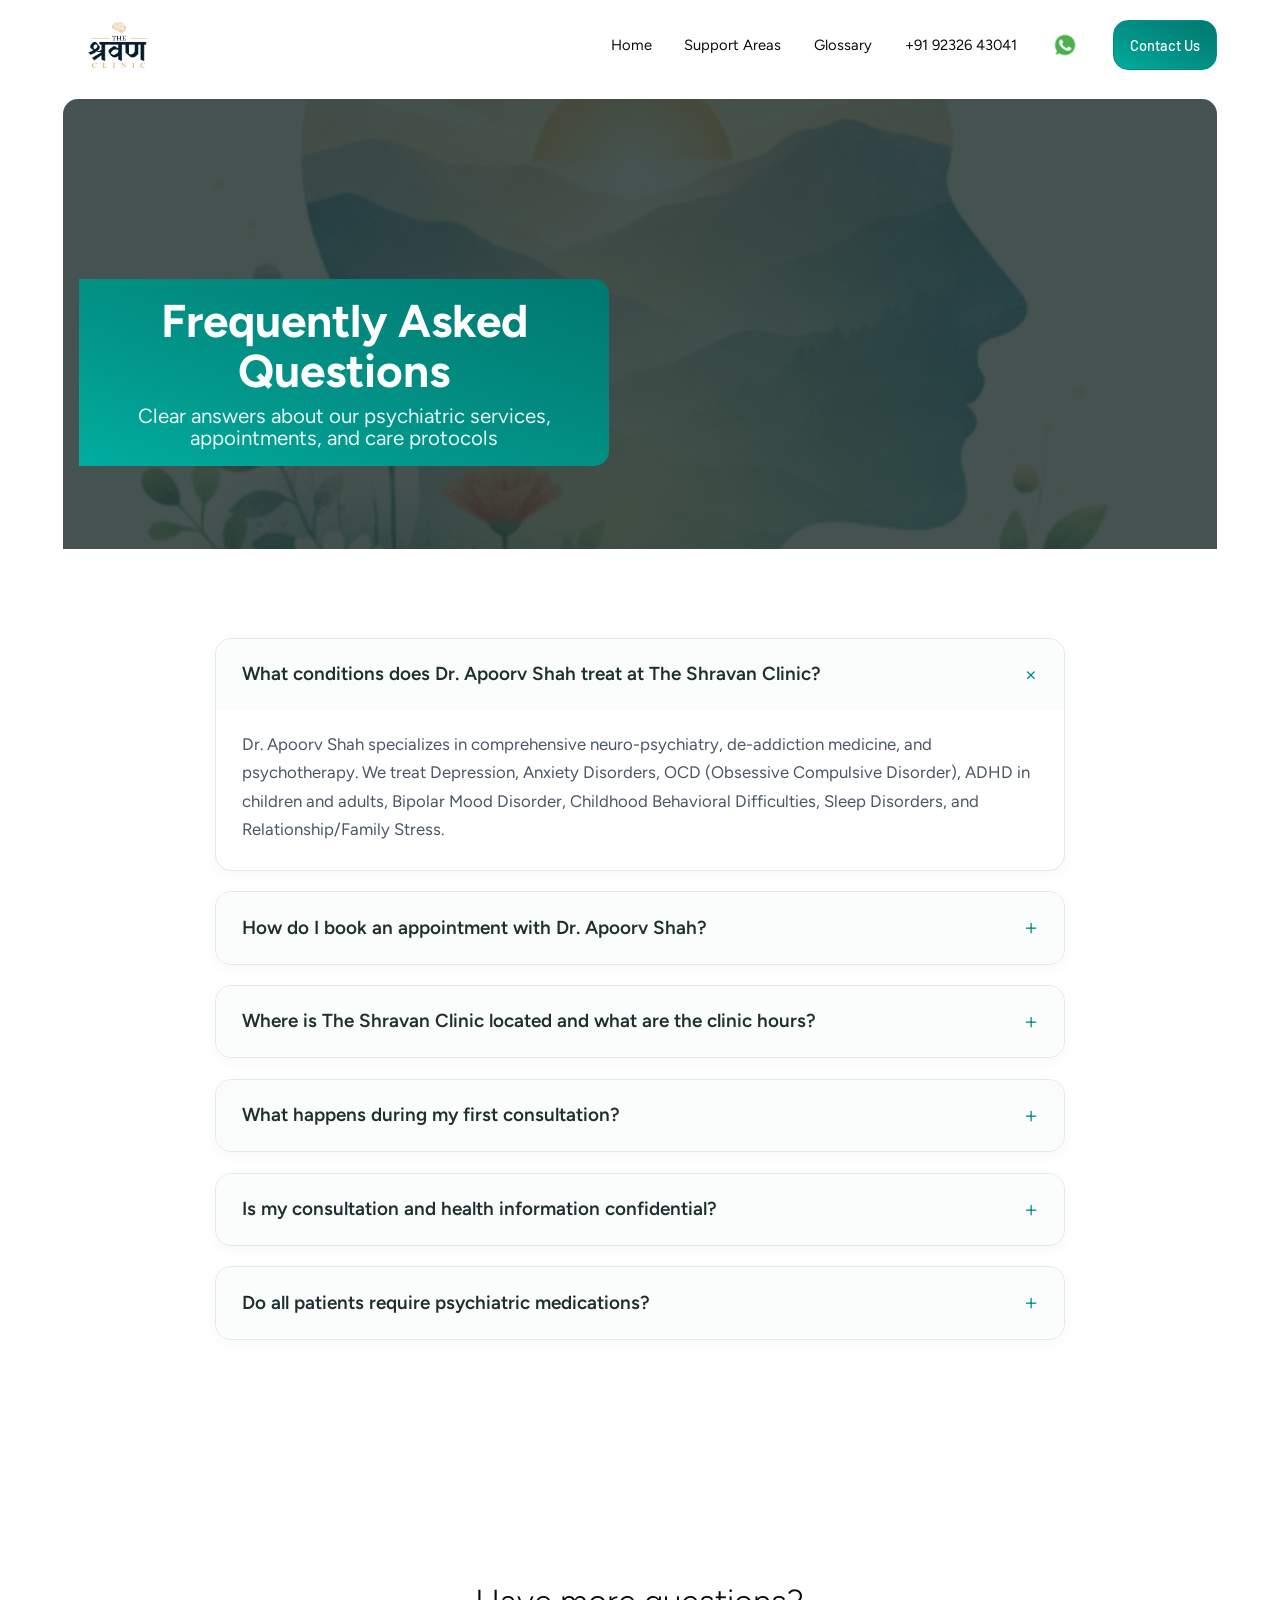
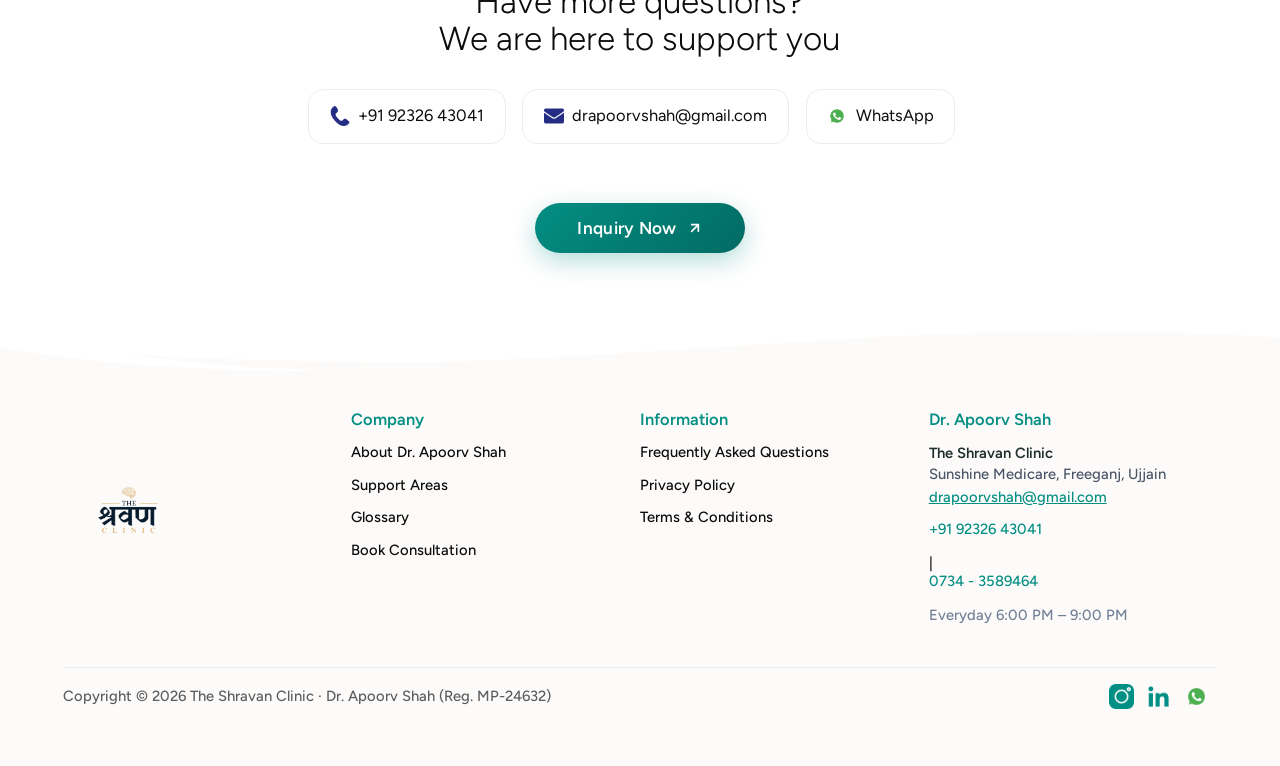
==== commit 1b566d45: "Update right-side drawer heading to Inquiry Now, button to Send Now, and synchronize across all page" ====
--- a/en/faq/index.html
+++ b/en/faq/index.html
@@ -96,18 +96,18 @@
     <form id="popupForm" action="" method="post">
       <div id="popupFormWrapper" class="contactForm">
         <div class="slide section">
-          <h2 class="heading">Book an <span class="color1">Appointment</span></h2>
+          <h2 class="heading">Inquiry <span class="color1">Now</span></h2>
           <div class="formDiv">
             <div class="inputDiv lgDiv">
-              <input type="text" id="name" name="name" placeholder="Enter Your Full Name" required />
+              <input type="text" id="name" name="name" placeholder="Enter Your Name" required />
             </div>
             <div class="inputDiv lgDiv">
-              <input type="text" id="mobile" name="mobile" placeholder="Enter Contact Number (e.g. 9876543210)" required />
+              <input type="text" id="mobile" name="mobile" placeholder="Enter Your Contact Number" required />
             </div>
             <div class="btnDiv">
               <a href="javascript:void(0);" class="formAction btn btn2 lgBtn">Close</a>
               <button type="submit" id="contactSubmit" class="btn btn1 lgBtn">
-                Submit Request <span style="display: none; color: white;" class="loader"></span>
+                Send Now <span style="display: none; color: white;" class="loader"></span>
               </button>
             </div>
           </div>
@@ -242,6 +242,15 @@
           <a href="https://wa.me/919232643041" target="_blank">
             <img src="/images/icon/whatsapp%20(10).png" alt="" />
             <span>WhatsApp</span>
+          </a>
+        </div>
+        <div class="bannerInquiryWrapper" style="margin-top: 1.8rem; display: flex; justify-content: center; align-items: center;">
+          <a href="javascript:void(0);" class="formAction bannerInquiryBtn" title="Inquiry Now">
+            <span>Inquiry Now</span>
+            <svg class="inquiryArrow" width="16" height="16" viewBox="0 0 24 24" fill="none" stroke="currentColor" stroke-width="2.5" stroke-linecap="round" stroke-linejoin="round">
+              <line x1="7" y1="17" x2="17" y2="7"></line>
+              <polyline points="7 7 17 7 17 17"></polyline>
+            </svg>
           </a>
         </div>
       </div>
--- a/css/index.css
+++ b/css/index.css
@@ -944,7 +944,67 @@
   width: auto;
   margin-right: 0.5rem;
 }
-#bannerSection .formAction {
+#bannerSection .bannerInquiryBtn,
+#bannerSection a.formAction.bannerInquiryBtn {
+  margin: 0 auto;
+  margin-top: 1.8rem;
+  padding: 0.95rem 2.6rem;
+  background: linear-gradient(135deg, #038e83 0%, #026b63 100%);
+  color: #ffffff !important;
+  border-radius: 50px;
+  font-size: 1.05rem;
+  font-weight: 600;
+  letter-spacing: 0.3px;
+  display: inline-flex;
+  align-items: center;
+  justify-content: center;
+  gap: 10px;
+  box-shadow: 0 8px 24px rgba(3, 142, 131, 0.3);
+  cursor: pointer;
+  transform: none !important;
+  width: auto !important;
+  height: auto !important;
+  text-decoration: none;
+  transition: all 0.3s cubic-bezier(0.2, 0.8, 0.2, 1);
+  animation: inquiryGlow 3s ease-in-out infinite;
+}
+@media (min-width: 1024px) {
+  #bannerSection .bannerInquiryBtn,
+  #bannerSection a.formAction.bannerInquiryBtn {
+    width: auto !important;
+    height: auto !important;
+  }
+}
+#bannerSection .bannerInquiryBtn:hover,
+#bannerSection a.formAction.bannerInquiryBtn:hover {
+  background: linear-gradient(135deg, #04a599 0%, #038e83 100%);
+  transform: translateY(-3px) scale(1.02) !important;
+  box-shadow: 0 12px 30px rgba(3, 142, 131, 0.45);
+  color: #ffffff !important;
+}
+#bannerSection .bannerInquiryBtn:active,
+#bannerSection a.formAction.bannerInquiryBtn:active {
+  transform: translateY(-1px) scale(0.99) !important;
+}
+#bannerSection .bannerInquiryBtn .inquiryArrow {
+  transition: transform 0.3s ease;
+  display: inline-flex;
+  align-items: center;
+  justify-content: center;
+}
+#bannerSection .bannerInquiryBtn:hover .inquiryArrow {
+  transform: translate(3px, -3px);
+}
+@keyframes inquiryGlow {
+  0%, 100% {
+    box-shadow: 0 8px 24px rgba(3, 142, 131, 0.3);
+  }
+  50% {
+    box-shadow: 0 8px 30px rgba(3, 142, 131, 0.55);
+  }
+}
+
+#bannerSection .formAction:not(.bannerInquiryBtn) {
   margin-left: auto;
   width: 100px;
   height: 100px;
@@ -960,15 +1020,15 @@
   cursor: pointer;
 }
 @media (min-width: 1024px) {
-  #bannerSection .formAction {
+  #bannerSection .formAction:not(.bannerInquiryBtn) {
     width: 100px;
     height: 100px;
   }
 }
-#bannerSection .formAction:hover {
+#bannerSection .formAction:not(.bannerInquiryBtn):hover {
   transform: rotate(-45deg);
 }
-#bannerSection .formAction span {
+#bannerSection .formAction:not(.bannerInquiryBtn) span {
   width: 100%;
   height: 100%;
   padding: 2.441rem;
@@ -976,7 +1036,7 @@
   cursor: pointer;
   transition: all 0.3s cubic-bezier(0, 0, 0.5, 1);
 }
-#bannerSection .formAction span img {
+#bannerSection .formAction:not(.bannerInquiryBtn) span img {
   cursor: pointer;
 }
 
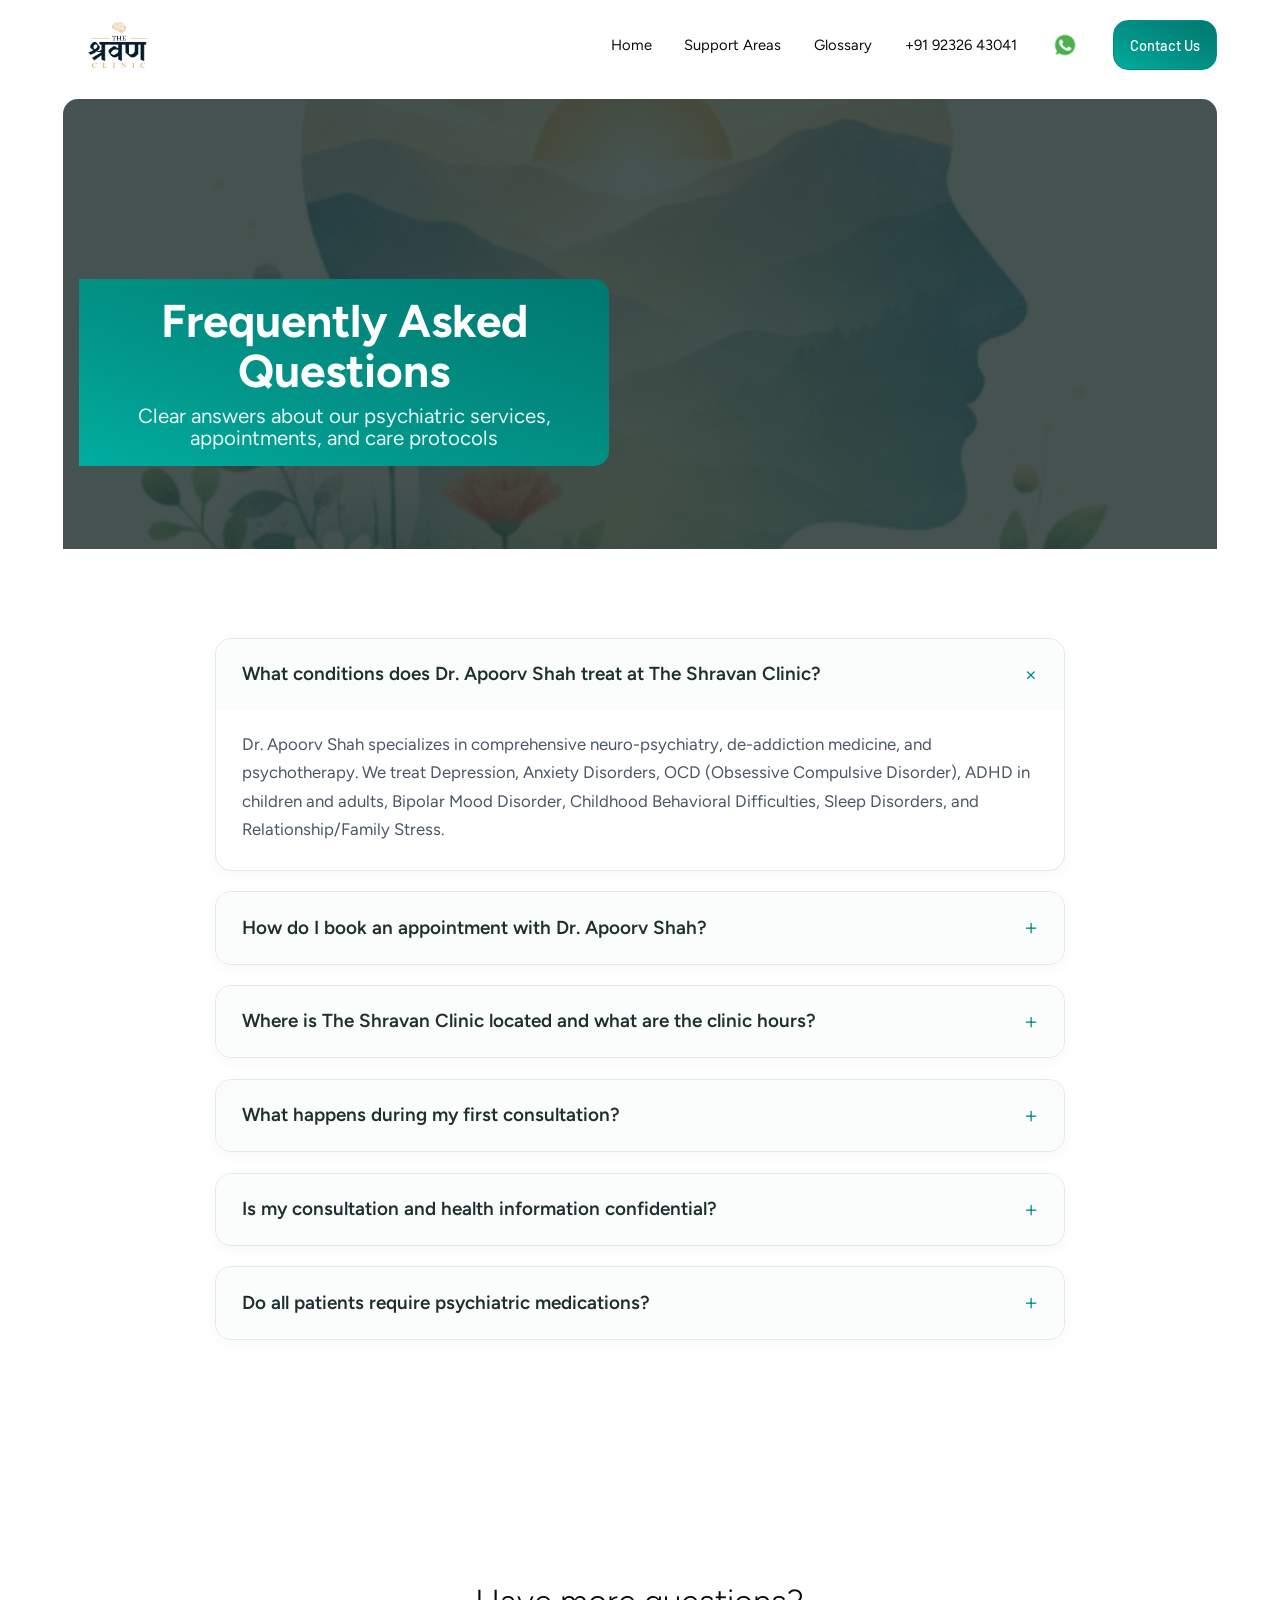
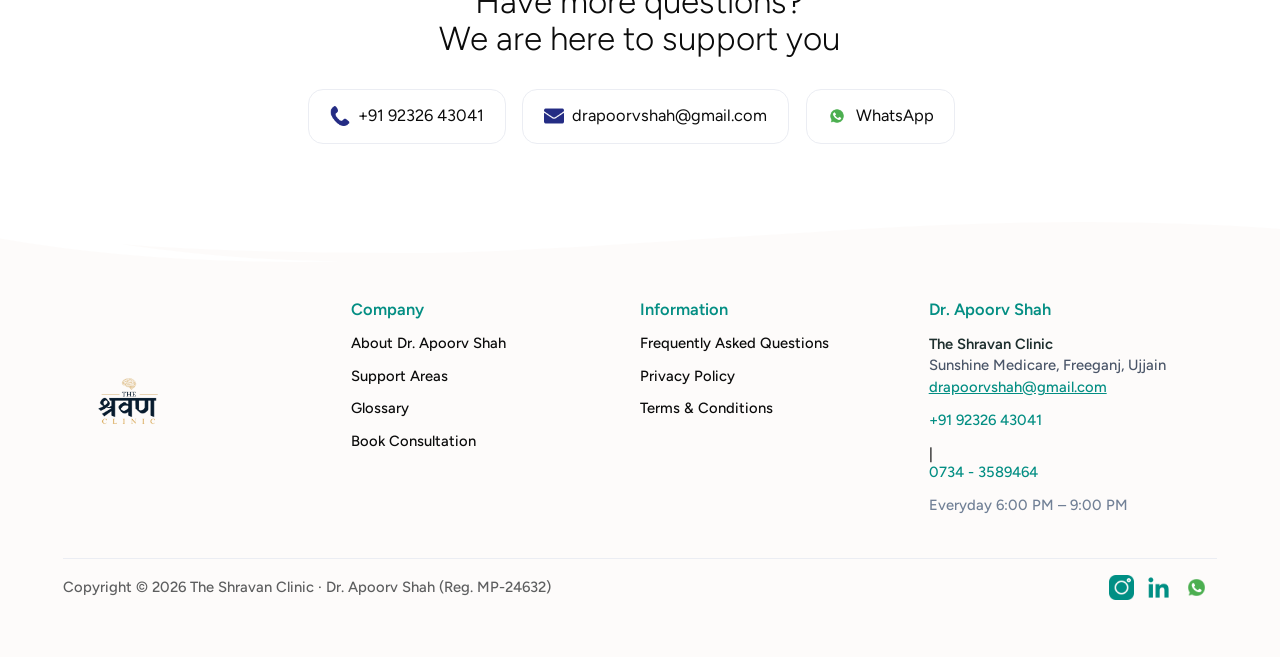
==== commit 2b148c44: "Remove Inquiry Now buttons from all pages" ====
--- a/en/faq/index.html
+++ b/en/faq/index.html
@@ -244,15 +244,7 @@
             <span>WhatsApp</span>
           </a>
         </div>
-        <div class="bannerInquiryWrapper" style="margin-top: 1.8rem; display: flex; justify-content: center; align-items: center;">
-          <a href="javascript:void(0);" class="formAction bannerInquiryBtn" title="Inquiry Now">
-            <span>Inquiry Now</span>
-            <svg class="inquiryArrow" width="16" height="16" viewBox="0 0 24 24" fill="none" stroke="currentColor" stroke-width="2.5" stroke-linecap="round" stroke-linejoin="round">
-              <line x1="7" y1="17" x2="17" y2="7"></line>
-              <polyline points="7 7 17 7 17 17"></polyline>
-            </svg>
-          </a>
-        </div>
+
       </div>
     </section>
 
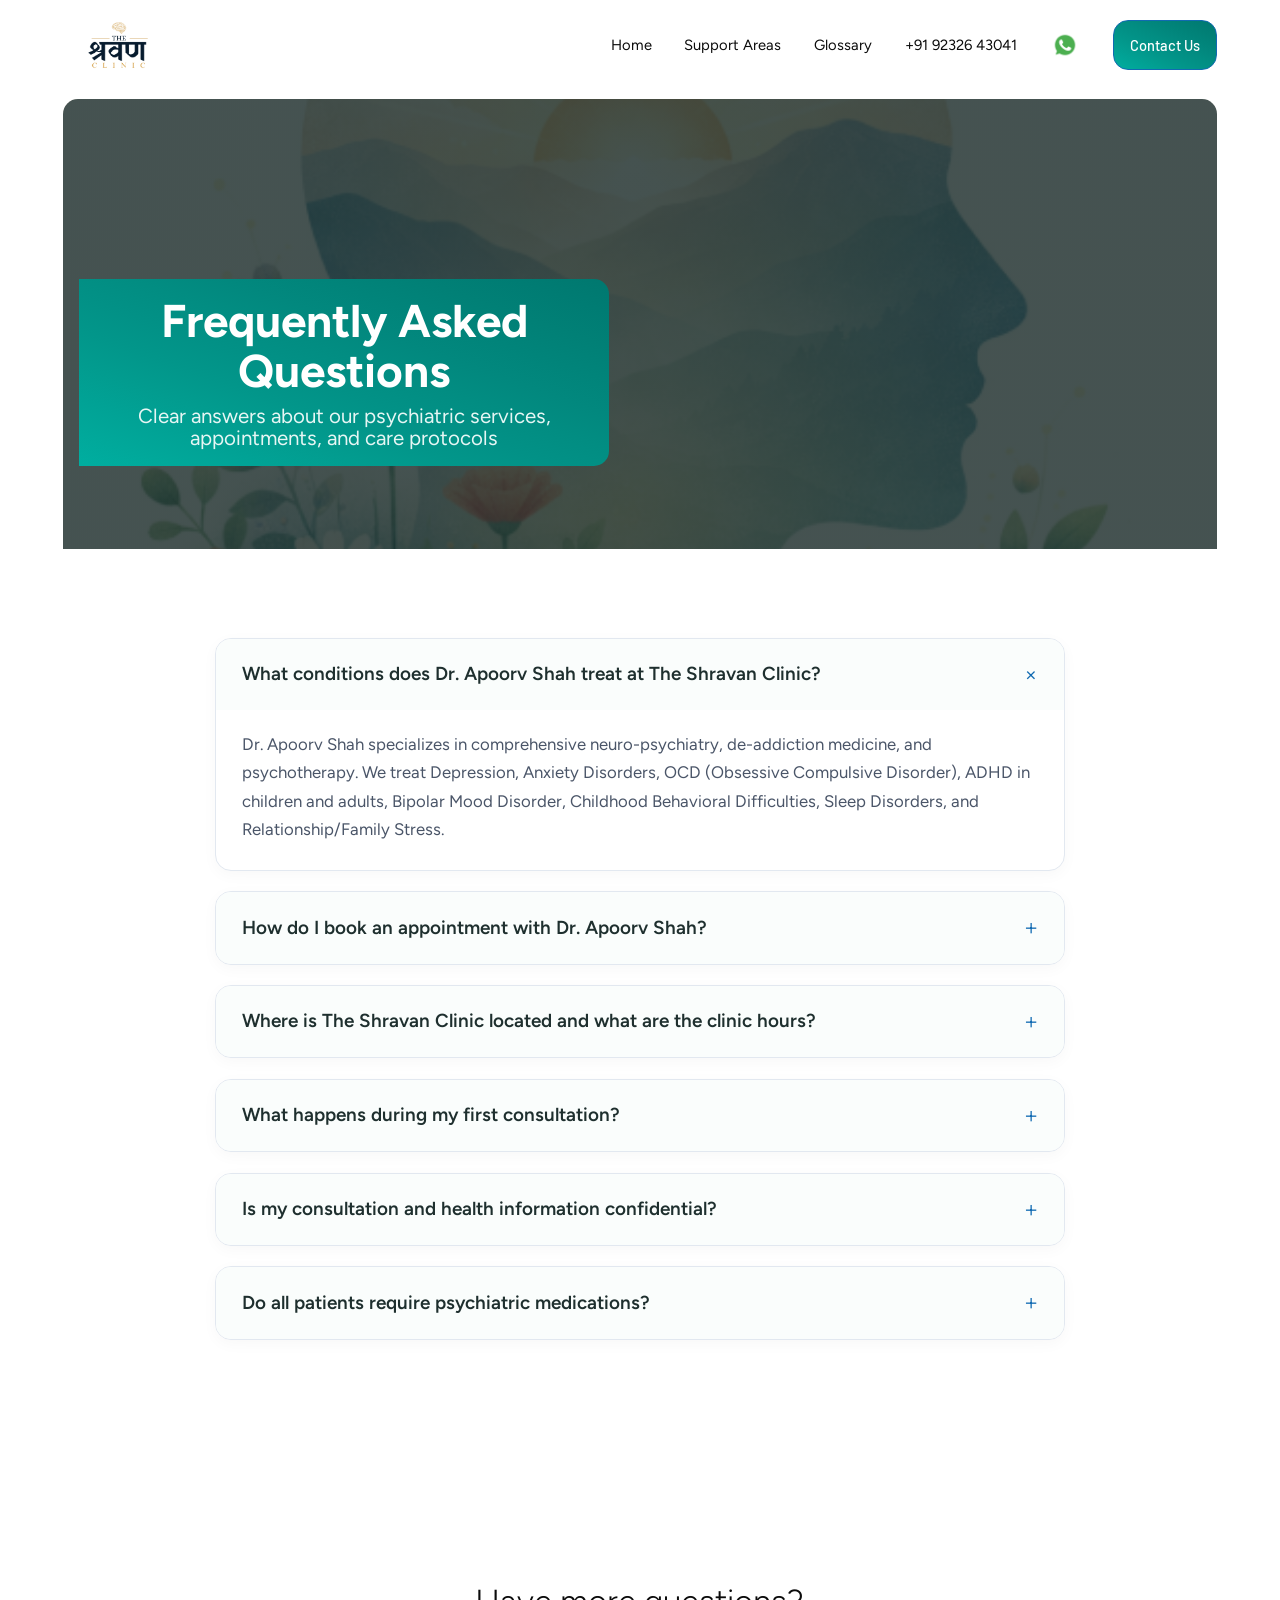
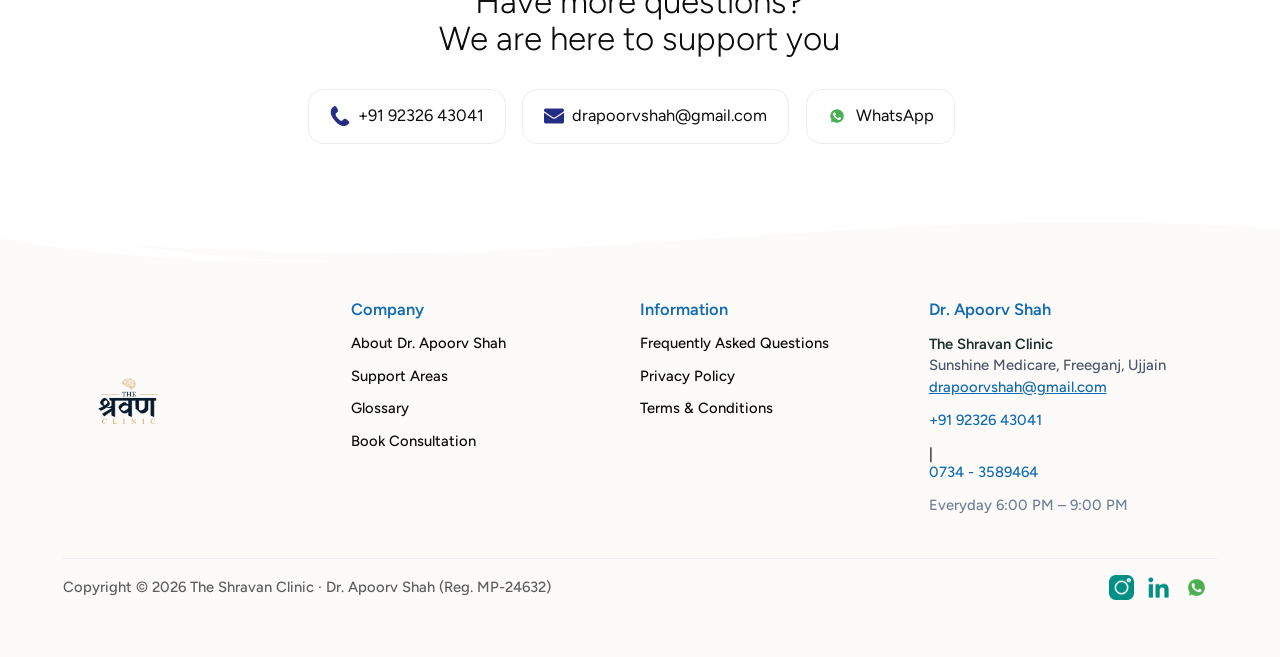
==== commit 36bd0bf9: "Replace green (#038e83) with blue (#116ab2) across entire site" ====
--- a/en/faq/index.html
+++ b/en/faq/index.html
@@ -63,11 +63,11 @@
       transition: color 0.2s ease, background 0.2s ease;
     }
     .faqQuestion:hover {
-      color: #038e83;
+      color: #116ab2;
     }
     .faqIcon {
       font-size: 1.4rem;
-      color: #038e83;
+      color: #116ab2;
       font-weight: 300;
       transition: transform 0.3s ease;
       flex-shrink: 0;
@@ -180,7 +180,7 @@
             <span class="faqIcon">+</span>
           </div>
           <div class="faqAnswer">
-            You can book an appointment easily by calling us directly at <a href="tel:+919232643041" style="color: #038e83; font-weight: 600;">+91 92326 43041</a>, messaging us on <a href="https://wa.me/919232643041" target="_blank" style="color: #038e83; font-weight: 600;">WhatsApp</a>, or clicking the "Book an Appointment" button on this website.
+            You can book an appointment easily by calling us directly at <a href="tel:+919232643041" style="color: #116ab2; font-weight: 600;">+91 92326 43041</a>, messaging us on <a href="https://wa.me/919232643041" target="_blank" style="color: #116ab2; font-weight: 600;">WhatsApp</a>, or clicking the "Book an Appointment" button on this website.
           </div>
         </div>
 
@@ -274,8 +274,8 @@
           <h5 class="title">Dr. Apoorv Shah</h5>
           <p style="margin: 0; font-weight: 600; color: #1e2f2e;">The Shravan Clinic</p>
           <p style="margin: 2px 0; color: #4a5568;">Sunshine Medicare, Freeganj, Ujjain</p>
-          <p style="margin: 4px 0;"><a href="mailto:drapoorvshah@gmail.com" style="color: #038e83; text-decoration: underline;">drapoorvshah@gmail.com</a></p>
-          <p style="margin: 4px 0;"><a href="tel:+919232643041" style="color: #038e83; font-weight: 500;">+91 92326 43041</a> | <a href="tel:07343589464" style="color: #038e83;">0734 - 3589464</a></p>
+          <p style="margin: 4px 0;"><a href="mailto:drapoorvshah@gmail.com" style="color: #116ab2; text-decoration: underline;">drapoorvshah@gmail.com</a></p>
+          <p style="margin: 4px 0;"><a href="tel:+919232643041" style="color: #116ab2; font-weight: 500;">+91 92326 43041</a> | <a href="tel:07343589464" style="color: #116ab2;">0734 - 3589464</a></p>
           <p style="margin: 2px 0; color: #718096; font-size: 0.9rem;">Everyday 6:00 PM – 9:00 PM</p>
         </div>
       </div>
--- a/css/main.css
+++ b/css/main.css
@@ -164,11 +164,11 @@
 }
 
 .color1 {
-  color: #038e83;
+  color: #116ab2;
 }
 
 .color2 {
-  color: #08998d;
+  color: #0e5a96;
 }
 
 #mainContainer {
@@ -299,7 +299,7 @@
   }
 }
 #mainContainer #headerSection #menuSection .menuContainer .menu:hover {
-  color: #038e83;
+  color: #116ab2;
 }
 #mainContainer #headerSection #menuSection .menuContainer .mainMenu {
   display: flex;
@@ -328,7 +328,7 @@
   opacity: 0.5;
 }
 #mainContainer #headerSection #menuSection .menuContainer .mainMenu:hover {
-  color: #038e83;
+  color: #116ab2;
 }
 #mainContainer #headerSection #menuSection .menuContainer .menuDiv {
   width: 100%;
@@ -342,7 +342,7 @@
   }
 }
 #mainContainer #headerSection #menuSection .menuContainer .menuDiv:hover .mainMenu {
-  color: #038e83;
+  color: #116ab2;
 }
 @media (min-width: 1280px) {
   #mainContainer #headerSection #menuSection .menuContainer .menuDiv:hover .subMenu {
@@ -366,7 +366,7 @@
   width: 100vw;
   height: 0;
   display: none;
-  background-color: #038e83;
+  background-color: #116ab2;
   border-top: none;
   overflow: hidden;
   text-align: left;
@@ -426,11 +426,11 @@
 #mainContainer #headerSection #menuSection .menuContainer .menuDiv .subMenu a:hover {
   bottom: 0;
   color: #ffffff;
-  background-color: #038e83;
+  background-color: #116ab2;
 }
 @media (min-width: 1280px) {
   #mainContainer #headerSection #menuSection .menuContainer .menuDiv .subMenu a:hover {
-    background-color: #08998d;
+    background-color: #0e5a96;
   }
 }
 #mainContainer #headerSection #menuIcon {
@@ -516,7 +516,7 @@
   }
 }
 #mainContainer #headerSection #tabMenu .contactMenu #callBtn {
-  background-color: #038e83;
+  background-color: #116ab2;
   background-color: linear-gradient(to right top, #00aea0, #01a89a, #01a295, #029c8f, #02968a, #029186, #028d82, #02887e, #01847a, #018076, #007c73, #00786f);
 }
 #mainContainer #headerSection #tabMenu .contactMenu a {
@@ -572,7 +572,7 @@
     color: #0b0b0b;
   }
   #mainContainer #headerSection #tabMenu .contactNumber:hover {
-    color: #038e83;
+    color: #116ab2;
   }
 }
 #mainContainer #headerSection #tabMenu .chat {
@@ -632,7 +632,7 @@
     margin-left: 1rem;
     border-radius: 15px;
     padding: 0.5rem 1rem;
-    border: 1px solid #038e83;
+    border: 1px solid #116ab2;
     background: linear-gradient(to right top, #00aea0, #01a89a, #01a295, #029c8f, #02968a, #029186, #028d82, #02887e, #01847a, #018076, #007c73, #00786f);
   }
 }
@@ -699,7 +699,7 @@
   font-weight: 600;
   margin: 0;
   margin-bottom: 1rem;
-  color: #038e83;
+  color: #116ab2;
 }
 #mainContainer #footerSection #footerMain .footerMenu a {
   display: block;
@@ -710,7 +710,7 @@
   cursor: pointer;
 }
 #mainContainer #footerSection #footerMain .footerMenu a:hover {
-  color: #08998d;
+  color: #0e5a96;
 }
 #mainContainer #footerSection #footerMain .footerMenu p {
   display: block;
@@ -721,7 +721,7 @@
   cursor: pointer;
 }
 #mainContainer #footerSection #footerMain .footerMenu p:hover {
-  color: #08998d;
+  color: #0e5a96;
 }
 #mainContainer #footerSection #footerBottom {
   display: flex;
--- a/css/form.css
+++ b/css/form.css
@@ -334,9 +334,9 @@
 
 .btn1 {
   color: #ffffff;
-  background-color: #038e83;
+  background-color: #116ab2;
   background: linear-gradient(to right top, #00aea0, #01a89a, #01a295, #029c8f, #02968a, #029186, #028d82, #02887e, #01847a, #018076, #007c73, #00786f);
-  border: 1px solid #038e83;
+  border: 1px solid #116ab2;
 }
 .btn1 i {
   color: #e0e0e0;
@@ -346,9 +346,9 @@
 }
 
 .btn2 {
-  color: #038e83;
+  color: #116ab2;
   background-color: #ffffff;
-  border: 1px solid #038e83;
+  border: 1px solid #116ab2;
 }
 .btn2:hover {
   transform: scale(0.98) translateY(5px);
@@ -357,9 +357,9 @@
 .btn3 {
   color: #ffffff;
   font-weight: 400;
-  background-color: #08998d;
+  background-color: #0e5a96;
   background: linear-gradient(to left bottom, #fffcf6, #fffcf5, #fffbf3, #fffbf2, #fffaf0, #fff9ee, #fff8eb, #fff7e9, #fff6e5, #fff5e1, #fff4de, #fff3da);
-  border: 1px solid #08998d;
+  border: 1px solid #0e5a96;
   overflow: auto;
 }
 .btn3:hover {
@@ -367,9 +367,9 @@
 }
 
 .btn4 {
-  color: #038e83;
+  color: #116ab2;
   background-color: #ffffff;
-  border: 1px solid #038e83;
+  border: 1px solid #116ab2;
 }
 .btn4:hover {
   color: #0b0b0b;
@@ -382,18 +382,18 @@
   border: 1px solid #ebedf3;
 }
 .btn5:hover {
-  color: #08998d;
+  color: #0e5a96;
   background-color: #fdfbfa;
   border: 1px solid #ebedf3;
 }
 
 .btn6 {
   color: #ffffff;
-  background-color: #038e83;
+  background-color: #116ab2;
   border: 1px solid #ebedf3;
 }
 .btn6:hover {
-  color: #08998d;
+  color: #0e5a96;
   background-color: #fdfbfa;
   border: 1px solid #ebedf3;
 }
@@ -414,10 +414,10 @@
   color: #ffffff;
   font-weight: 500;
   border: 1px solid #ebedf3;
-  background: #08998d;
+  background: #0e5a96;
 }
 .iconBtn1::before {
-  background: #08998d;
+  background: #0e5a96;
 }
 .iconBtn1 span i {
   margin: 0;
@@ -433,7 +433,7 @@
   background: #fffcf6;
 }
 .iconBtn2::before {
-  background: #08998d;
+  background: #0e5a96;
 }
 .iconBtn2 span i {
   margin: 0;
@@ -443,7 +443,7 @@
 }
 
 .iconBtn3 {
-  color: #08998d;
+  color: #0e5a96;
   font-weight: 500;
   border: 1px solid #fdfbfa;
   background: #fdfbfa;
@@ -459,7 +459,7 @@
 }
 
 .iconBtn4 {
-  color: #08998d;
+  color: #0e5a96;
   font-weight: 500;
   border: 1px solid #ebedf3;
   background: #ffffff;
@@ -908,7 +908,7 @@
   }
   form input[type=checkbox]:checked + label::before,
 form input[type=radio]:checked + label::before {
-    border: 2px solid #038e83 !important;
+    border: 2px solid #116ab2 !important;
     box-shadow: 2px 4px 16px rgba(2, 80, 143, 0.16) !important;
   }
   form input[type=checkbox]:checked + label span,
@@ -1128,11 +1128,11 @@
   border-bottom: 1px solid #242323;
 }
 .select2-container .select2-dropdown .select2-results__option--selected {
-  background-color: #038e83 !important;
+  background-color: #116ab2 !important;
   color: #0b0b0b !important;
 }
 .select2-container .select2-dropdown .select2-results__option--highlighted.select2-results__option--selectable {
-  color: #038e83;
+  color: #116ab2;
   background-color: #0b0b0b;
 }
 
@@ -1188,7 +1188,7 @@
   padding: 0.5rem 1rem !important;
   border-radius: 15px;
   background-color: #0b0b0b !important;
-  border: 2px solid #038e83 !important;
+  border: 2px solid #116ab2 !important;
 }
 .multiSelect .select2-container .selection .select2-selection__rendered .select2-selection__choice:nth-child(1) {
   margin: 0 !important;
@@ -1197,7 +1197,7 @@
   position: relative !important;
   order: 2;
   border: none !important;
-  color: #038e83 !important;
+  color: #116ab2 !important;
   margin-left: 0.5rem !important;
   font-size: 1.424rem !important;
   font-weight: 500 !important;
@@ -1252,13 +1252,13 @@
   position: relative !important;
   order: 2;
   border: none !important;
-  color: #08998d !important;
+  color: #0e5a96 !important;
   margin-left: 0.5rem !important;
   font-size: 1.266rem !important;
   font-weight: 400 !important;
 }
 .multiSearch .select2-container .selection .select2-selection__rendered .select2-selection__choice .select2-selection__choice__display {
-  color: #08998d !important;
+  color: #0e5a96 !important;
   order: 1;
 }
 .multiSearch .select2-container .selection textarea {
@@ -1280,13 +1280,13 @@
   transition: all 0.3s cubic-bezier(0, 0, 0.5, 1);
 }
 .multiSearch button:hover {
-  background-color: #08998d;
+  background-color: #0e5a96;
 }
 .multiSearch button:hover i {
   color: #ffffff;
 }
 .multiSearch button i {
-  color: #08998d;
+  color: #0e5a96;
   font-size: 1.125rem;
   cursor: pointer;
   transition: all 0.3s cubic-bezier(0, 0, 0.5, 1);
@@ -1321,7 +1321,7 @@
   border: 1px solid #ebedf3;
 }
 .search button:hover i {
-  color: #08998d;
+  color: #0e5a96;
 }
 .search button i {
   color: #fffcf6;
@@ -1417,7 +1417,7 @@
   display: flex;
   align-items: center;
   justify-content: center;
-  color: #08998d;
+  color: #0e5a96;
   pointer-events: none;
   cursor: pointer;
   transition: all 0.3s cubic-bezier(0, 0, 0.5, 1);
@@ -1482,7 +1482,7 @@
 }
 .profileAvatarDropDown .profileMenu .profileDetails .title {
   margin: 0;
-  color: #08998d;
+  color: #0e5a96;
   font-size: 0.9rem;
   font-weight: 500;
   white-space: nowrap;
@@ -1659,7 +1659,7 @@
 .avatarUpload .avatarEdit input + label:after {
   content: "\f357";
   font-family: uicons-regular-rounded !important;
-  color: #08998d;
+  color: #0e5a96;
   text-align: center;
   margin: auto;
 }
@@ -1871,7 +1871,7 @@
   overflow: hidden;
 }
 .switchView .activeSwitch {
-  color: #08998d !important;
+  color: #0e5a96 !important;
   background-color: #fdfbfa;
   background: linear-gradient(to right top, #009fe3, #00a4e6, #02a8e8, #06adeb, #0cb1ed, #02b6ef, #00bcf1, #00c1f2, #00c9f3, #00d0f3, #00d7f2, #17def0);
 }
@@ -1883,7 +1883,7 @@
   transition: all 0.3s cubic-bezier(0, 0, 0.5, 1);
 }
 .switchView a:hover {
-  color: #08998d;
+  color: #0e5a96;
 }
 .switchView a i {
   margin: auto;
@@ -1922,7 +1922,7 @@
   z-index: 3;
 }
 .multiCheckbox .inputbox .checkboxField {
-  color: #08998d;
+  color: #0e5a96;
   font-size: 0.889rem;
   font-weight: 500;
   background-color: #ffffff;
@@ -2095,7 +2095,7 @@
   transition: all 0.3s cubic-bezier(0, 0, 0.5, 1);
 }
 .moreBtn .btnMenuDiv .btnMenu a:hover {
-  color: #08998d;
+  color: #0e5a96;
   background-color: #fdfbfa;
 }
 .moreBtn .btnMenuDiv .btnMenu a:nth-child(1) {
@@ -2375,84 +2375,84 @@
 .labelMovingAnimation input:-moz-placeholder-shown + label {
   top: 1rem;
   left: 1rem;
-  color: #038e83;
+  color: #116ab2;
   font-size: 0.9rem;
   font-weight: 400;
 }
 .labelMovingAnimation input:-ms-input-placeholder + label {
   top: 1rem;
   left: 1rem;
-  color: #038e83;
+  color: #116ab2;
   font-size: 0.9rem;
   font-weight: 400;
 }
 .labelMovingAnimation input:placeholder-shown + label {
   top: 1rem;
   left: 1rem;
-  color: #038e83;
+  color: #116ab2;
   font-size: 0.9rem;
   font-weight: 400;
 }
 .labelMovingAnimation input:not(:-moz-placeholder-shown) ~ label {
   top: 1rem;
   left: 1rem;
-  color: #038e83;
+  color: #116ab2;
   font-size: 0.9rem;
   font-weight: 400;
 }
 .labelMovingAnimation input:not(:-ms-input-placeholder) ~ label {
   top: 1rem;
   left: 1rem;
-  color: #038e83;
+  color: #116ab2;
   font-size: 0.9rem;
   font-weight: 400;
 }
 .labelMovingAnimation input:not(:placeholder-shown) ~ label {
   top: 1rem;
   left: 1rem;
-  color: #038e83;
+  color: #116ab2;
   font-size: 0.9rem;
   font-weight: 400;
 }
 .labelMovingAnimation textarea:-moz-placeholder-shown + label {
   top: 1rem;
   left: 1rem;
-  color: #038e83;
+  color: #116ab2;
   font-size: 0.9rem;
   font-weight: 400;
 }
 .labelMovingAnimation textarea:-ms-input-placeholder + label {
   top: 1rem;
   left: 1rem;
-  color: #038e83;
+  color: #116ab2;
   font-size: 0.9rem;
   font-weight: 400;
 }
 .labelMovingAnimation textarea:placeholder-shown + label {
   top: 1rem;
   left: 1rem;
-  color: #038e83;
+  color: #116ab2;
   font-size: 0.9rem;
   font-weight: 400;
 }
 .labelMovingAnimation textarea:not(:-moz-placeholder-shown) ~ label {
   top: 1rem;
   left: 1rem;
-  color: #038e83;
+  color: #116ab2;
   font-size: 0.9rem;
   font-weight: 400;
 }
 .labelMovingAnimation textarea:not(:-ms-input-placeholder) ~ label {
   top: 1rem;
   left: 1rem;
-  color: #038e83;
+  color: #116ab2;
   font-size: 0.9rem;
   font-weight: 400;
 }
 .labelMovingAnimation textarea:not(:placeholder-shown) ~ label {
   top: 1rem;
   left: 1rem;
-  color: #038e83;
+  color: #116ab2;
   font-size: 0.9rem;
   font-weight: 400;
 }
@@ -2588,7 +2588,7 @@
   display: flex;
   align-items: center;
   justify-content: center;
-  color: #08998d;
+  color: #0e5a96;
   font-size: 0.889rem;
   padding: 0.5rem;
   background-color: #fdfbfa;
@@ -2637,7 +2637,7 @@
   }
 }
 .dropdownForm .dropDownDiv .dropList .dropBox:hover {
-  color: #038e83;
+  color: #116ab2;
 }
 .dropdownForm .dropDownDiv .dropList .dropBox:hover .dropIcon {
   border: 1px solid #b4e5ee;
@@ -2664,7 +2664,7 @@
   border: 1px solid #909294;
 }
 .dropdownForm .dropDownDiv .dropList .dropBox .icon:hover i {
-  color: #08998d;
+  color: #0e5a96;
 }
 .dropdownForm .dropDownDiv .dropList .dropBox .icon i {
   color: #909294;
@@ -2815,7 +2815,7 @@
   cursor: pointer;
 }
 .dropDownDiv .dropList .dropBox:hover {
-  color: #038e83;
+  color: #116ab2;
 }
 .dropDownDiv .dropList .dropBox:hover span i {
   color: #fffcf6;
@@ -2882,7 +2882,7 @@
 .privilegesDetails p {
   margin: 0;
   margin-bottom: 0.5rem;
-  color: #08998d;
+  color: #0e5a96;
   font-weight: 500;
 }
 .privilegesDetails label {
@@ -3514,7 +3514,7 @@
 }
 .paginationFooter .pagination .activePage {
   color: #ffffff !important;
-  background-color: #08998d !important;
+  background-color: #0e5a96 !important;
 }
 .paginationFooter .pagination li {
   width: 33px;
@@ -3536,7 +3536,7 @@
   cursor: pointer;
 }
 .paginationFooter .pagination li:hover {
-  color: #08998d;
+  color: #0e5a96;
   background-color: #ebedf3;
 }
 
--- a/css/index.css
+++ b/css/index.css
@@ -191,7 +191,7 @@
 }
 @media (min-width: 768px) {
   #popupFormSection #popupForm #popupFormWrapper .slide .optionDiv li:hover {
-    border: 2px solid #038e83;
+    border: 2px solid #116ab2;
   }
 }
 #popupFormSection #popupForm #popupFormWrapper .slide .optionDiv li:hover label {
@@ -476,7 +476,7 @@
   border-right: 1px solid #242323;
 }
 #wallSection .arrowDiv .arrow:hover::before {
-  background-color: #038e83;
+  background-color: #116ab2;
 }
 #wallSection .arrowDiv .arrow::before {
   content: "";
@@ -517,7 +517,7 @@
   margin-top: 0.6667rem;
   font-family: "Barlow", sans-serif;
   font-weight: 300;
-  color: #038e83;
+  color: #116ab2;
 }
 
 #serviceSection {
@@ -532,7 +532,7 @@
   }
 }
 #serviceSection .label {
-  color: #038e83;
+  color: #116ab2;
   font-weight: 500;
 }
 #serviceSection .slider {
@@ -585,19 +585,19 @@
   background-color: gold;
 }
 #serviceSection .slider .serviceDiv .serviceCard:nth-child(1n+1) .title {
-  color: #038e83;
+  color: #116ab2;
 }
 #serviceSection .slider .serviceDiv .serviceCard:nth-child(2n+1)::before {
   background-color: hotpink;
 }
 #serviceSection .slider .serviceDiv .serviceCard:nth-child(2n+1) .title {
-  color: #038e83;
+  color: #116ab2;
 }
 #serviceSection .slider .serviceDiv .serviceCard:nth-child(3n+1)::before {
   background-color: darkcyan;
 }
 #serviceSection .slider .serviceDiv .serviceCard:nth-child(3n+1) .title {
-  color: #038e83;
+  color: #116ab2;
 }
 #serviceSection .slider .serviceDiv .serviceCard .imgDiv {
   overflow: hidden;
@@ -608,7 +608,7 @@
 #serviceSection .slider .serviceDiv .serviceCard .title {
   margin: 0;
   margin-top: 0.6667rem;
-  color: #038e83;
+  color: #116ab2;
   font-family: "Barlow", sans-serif;
   cursor: pointer;
 }
@@ -625,9 +625,9 @@
 #serviceSection .btnDiv .moreBtn {
   margin-top: 1rem;
   padding: 1rem;
-  border: 1px solid #038e83;
+  border: 1px solid #116ab2;
   border-radius: 1rem;
-  color: #038e83;
+  color: #116ab2;
   font-family: "Barlow", sans-serif;
   font-weight: 300;
   cursor: pointer;
@@ -648,7 +648,7 @@
   text-align: center;
 }
 #serviceSection2 .label {
-  color: #038e83;
+  color: #116ab2;
   font-weight: 500;
 }
 #serviceSection2 .serviceDiv {
@@ -685,19 +685,19 @@
   background-color: gold;
 }
 #serviceSection2 .serviceDiv .serviceCard:nth-child(1n+1) .title {
-  color: #038e83;
+  color: #116ab2;
 }
 #serviceSection2 .serviceDiv .serviceCard:nth-child(2n+1)::before {
   background-color: hotpink;
 }
 #serviceSection2 .serviceDiv .serviceCard:nth-child(2n+1) .title {
-  color: #038e83;
+  color: #116ab2;
 }
 #serviceSection2 .serviceDiv .serviceCard:nth-child(3n+1)::before {
   background-color: darkcyan;
 }
 #serviceSection2 .serviceDiv .serviceCard:nth-child(3n+1) .title {
-  color: #038e83;
+  color: #116ab2;
 }
 #serviceSection2 .serviceDiv .serviceCard .imgDiv {
   overflow: hidden;
@@ -708,7 +708,7 @@
 #serviceSection2 .serviceDiv .serviceCard .title {
   margin: 0;
   margin-top: 0.6667rem;
-  color: #038e83;
+  color: #116ab2;
   font-family: "Barlow", sans-serif;
   cursor: pointer;
 }
@@ -721,7 +721,7 @@
 #serviceSection2 .more {
   display: block;
   margin-top: 1rem;
-  color: #038e83;
+  color: #116ab2;
   font-weight: 500;
   cursor: pointer;
   transition: all 0.3s cubic-bezier(0, 0, 0.5, 1);
@@ -738,7 +738,7 @@
   display: inline-block;
   margin-bottom: 5px;
   margin-right: 0.5rem;
-  background-color: #038e83;
+  background-color: #116ab2;
   cursor: pointer;
   transition: all 0.3s cubic-bezier(0, 0, 0.5, 1);
 }
@@ -752,7 +752,7 @@
 }
 #reviewSection .title {
   margin: 0;
-  color: #08998d;
+  color: #0e5a96;
   font-family: "Barlow", sans-serif;
   font-weight: 400;
   text-align: center;
@@ -783,7 +783,7 @@
   }
 }
 #reviewSection #reviewContainer .arrow:hover::before {
-  background-color: #08998d;
+  background-color: #0e5a96;
 }
 #reviewSection #reviewContainer .arrow:nth-child(1) {
   left: 0;
@@ -798,7 +798,7 @@
   left: 0;
   width: 200%;
   height: 200%;
-  background-color: #038e83;
+  background-color: #116ab2;
   border-radius: 100%;
   transition: all 0.5s cubic-bezier(0.37, 0, 0.63, 1);
 }
@@ -862,7 +862,7 @@
   text-align: center;
 }
 #reviewSection #reviewContainer #reviewWrapper .reviewCard .profileDetails .details .name {
-  color: #038e83;
+  color: #116ab2;
 }
 #reviewSection #reviewContainer #reviewWrapper .reviewCard .profileDetails .details .text {
   margin-top: 0.25rem;
@@ -937,7 +937,7 @@
   }
 }
 #bannerSection .content .contact a:hover {
-  border: 1px solid #038e83;
+  border: 1px solid #116ab2;
 }
 #bannerSection .content .contact a img {
   height: 20px;
@@ -949,7 +949,7 @@
   margin: 0 auto;
   margin-top: 1.8rem;
   padding: 0.95rem 2.6rem;
-  background: linear-gradient(135deg, #038e83 0%, #026b63 100%);
+  background: linear-gradient(135deg, #116ab2 0%, #026b63 100%);
   color: #ffffff !important;
   border-radius: 50px;
   font-size: 1.05rem;
@@ -977,7 +977,7 @@
 }
 #bannerSection .bannerInquiryBtn:hover,
 #bannerSection a.formAction.bannerInquiryBtn:hover {
-  background: linear-gradient(135deg, #04a599 0%, #038e83 100%);
+  background: linear-gradient(135deg, #04a599 0%, #116ab2 100%);
   transform: translateY(-3px) scale(1.02) !important;
   box-shadow: 0 12px 30px rgba(3, 142, 131, 0.45);
   color: #ffffff !important;
@@ -1073,7 +1073,7 @@
   margin: 0;
   margin-top: 1rem;
   font-weight: 300;
-  color: #038e83;
+  color: #116ab2;
 }
 #aboutDoctorSection .wallContentWrapper .content .nexttitle {
   margin: 0;
@@ -1100,50 +1100,43 @@
   }
 }
 #aboutDoctorSection .wallContentWrapper .content .highlites .logoTitle .title {
-  color: #038e83;
+  color: #116ab2;
   font-weight: 500;
 }
-@media (min-width: 768px) {
-  #aboutDoctorSection .wallContentWrapper .content .highlites .logos {
-    display: flex;
-    flex-direction: row;
-    justify-content: center;
-    margin-left: 2.6667rem;
-  }
+#aboutDoctorSection .wallContentWrapper .content .highlites .logos {
+  display: flex;
+  flex-direction: row;
+  flex-wrap: wrap;
+  justify-content: center;
+  gap: 0.5rem;
+  margin-top: 0.5rem;
 }
 @media (min-width: 1024px) {
   #aboutDoctorSection .wallContentWrapper .content .highlites .logos {
     justify-content: flex-start;
-    margin: 0;
+    gap: 1.25rem;
   }
 }
 #aboutDoctorSection .wallContentWrapper .content .highlites .logos .logosCard {
-  margin: 1rem;
   display: flex;
   flex-direction: column;
-  justify-content: space-between;
   align-items: center;
   text-align: center;
-}
-@media (min-width: 768px) {
-  #aboutDoctorSection .wallContentWrapper .content .highlites .logos .logosCard {
-    margin: 1.3333rem;
-  }
-}
-@media (min-width: 1024px) {
-  #aboutDoctorSection .wallContentWrapper .content .highlites .logos .logosCard {
-    margin: 1rem 1rem 0 0;
-  }
+  width: 100px;
 }
 #aboutDoctorSection .wallContentWrapper .content .highlites .logos .logosCard img {
-  width: 60px;
+  width: 64px;
+  height: 64px;
+  object-fit: contain;
 }
 #aboutDoctorSection .wallContentWrapper .content .highlites .logos .logosCard p {
-  font-size: 1.125rem;
+  font-size: 0.85rem;
+  margin-top: 0.4rem;
+  line-height: 1.3;
 }
 @media (min-width: 1024px) {
   #aboutDoctorSection .wallContentWrapper .content .highlites .logos .logosCard p {
-    font-size: 0.9rem;
+    font-size: 0.85rem;
   }
 }
 #aboutDoctorSection .wallContentWrapper .content .highlites .btnDiv {
@@ -1158,9 +1151,9 @@
 #aboutDoctorSection .wallContentWrapper .content .highlites .btnDiv .moreBtn {
   margin-top: 1.125rem;
   padding: 1rem;
-  border: 1px solid #038e83;
+  border: 1px solid #116ab2;
   border-radius: 1rem;
-  color: #038e83;
+  color: #116ab2;
   font-family: "Barlow", sans-serif;
   font-weight: 300;
   cursor: pointer;
@@ -1177,7 +1170,7 @@
 #aboutDoctorSection .wallContentWrapper .content .more {
   display: block;
   margin-top: 1rem;
-  color: #038e83;
+  color: #116ab2;
   font-weight: 500;
   cursor: pointer;
   transition: all 0.3s cubic-bezier(0, 0, 0.5, 1);
@@ -1194,7 +1187,7 @@
   display: inline-block;
   margin-bottom: 5px;
   margin-right: 0.5rem;
-  background-color: #038e83;
+  background-color: #116ab2;
   cursor: pointer;
   transition: all 0.3s cubic-bezier(0, 0, 0.5, 1);
 }
@@ -1349,12 +1342,12 @@
   }
 }
 #homeImgCardSection .card .content ul li::marker {
-  color: #038e83;
+  color: #116ab2;
 }
 #homeImgCardSection .card .content .more {
   display: block;
   margin-top: 1rem;
-  color: #038e83;
+  color: #116ab2;
   font-weight: 500;
   font-family: "Barlow", sans-serif;
   cursor: pointer;
@@ -1372,7 +1365,7 @@
   display: inline-block;
   margin-bottom: 5px;
   margin-right: 0.5rem;
-  background-color: #038e83;
+  background-color: #116ab2;
   cursor: pointer;
   transition: all 0.3s cubic-bezier(0, 0, 0.5, 1);
 }
@@ -1471,7 +1464,7 @@
 #careSection2 .serviceDiv .serviceCard .title {
   margin: 0;
   margin-top: 1rem;
-  color: #038e83;
+  color: #116ab2;
   font-weight: 500;
   z-index: 1;
   white-space: nowrap;
@@ -1493,7 +1486,7 @@
   margin: 0 auto;
 }
 .contentSection .heading {
-  color: #08998d;
+  color: #0e5a96;
   font-size: 1.125rem;
   margin-bottom: 1rem;
 }
@@ -1570,7 +1563,7 @@
   margin: 0;
   margin-top: 1rem;
   font-weight: 300;
-  color: #038e83;
+  color: #116ab2;
 }
 #serviceWallSection .wallContentWrapper .content .nexttitle {
   margin: 0;
@@ -1596,12 +1589,12 @@
   }
 }
 #serviceWallSection .wallContentWrapper .content ul li::marker {
-  color: #038e83;
+  color: #116ab2;
 }
 #serviceWallSection .wallContentWrapper .content .more {
   display: block;
   margin-top: 1rem;
-  color: #038e83;
+  color: #116ab2;
   font-weight: 500;
   font-family: "Barlow", sans-serif;
   cursor: pointer;
@@ -1619,7 +1612,7 @@
   display: inline-block;
   margin-bottom: 5px;
   margin-right: 0.5rem;
-  background-color: #038e83;
+  background-color: #116ab2;
   cursor: pointer;
   transition: all 0.3s cubic-bezier(0, 0, 0.5, 1);
 }
--- a/css/supportAreas.css
+++ b/css/supportAreas.css
@@ -47,7 +47,7 @@
   margin-bottom: 1rem;
 }
 #faqSection .faqListDiv .dropList:hover .dropBox .title {
-  color: #08998d;
+  color: #0e5a96;
 }
 #faqSection .faqListDiv .dropList .dropBox {
   display: flex;
@@ -120,7 +120,7 @@
   }
 }
 #faqSection .faqListDiv .dropList .dropContent ul li::marker {
-  color: #038e83;
+  color: #116ab2;
 }
 
 #imgCardSection .card {
@@ -181,12 +181,12 @@
   }
 }
 #imgCardSection .card .content ul li::marker {
-  color: #038e83;
+  color: #116ab2;
 }
 #imgCardSection .card .content .more {
   display: block;
   margin-top: 1rem;
-  color: #038e83;
+  color: #116ab2;
   font-weight: 500;
   font-family: "Barlow", sans-serif;
   cursor: pointer;
@@ -204,7 +204,7 @@
   display: inline-block;
   margin-bottom: 5px;
   margin-right: 0.5rem;
-  background-color: #038e83;
+  background-color: #116ab2;
   cursor: pointer;
   transition: all 0.3s cubic-bezier(0, 0, 0.5, 1);
 }
@@ -286,7 +286,7 @@
   margin: 0;
   margin-top: 1rem;
   font-weight: 400;
-  color: #038e83;
+  color: #116ab2;
 }
 #noImgSection .contentWrapper .content ul {
   padding-left: 1.125rem;
@@ -302,7 +302,7 @@
   }
 }
 #noImgSection .contentWrapper .content ul li::marker {
-  color: #038e83;
+  color: #116ab2;
 }
 #noImgSection .contentWrapper .content p {
   cursor: pointer;
@@ -315,7 +315,7 @@
 #noImgSection .contentWrapper .content .more {
   display: block;
   margin-top: 1rem;
-  color: #038e83;
+  color: #116ab2;
   font-weight: 500;
   font-family: "Barlow", sans-serif;
   cursor: pointer;
@@ -333,7 +333,7 @@
   display: inline-block;
   margin-bottom: 5px;
   margin-right: 0.5rem;
-  background-color: #038e83;
+  background-color: #116ab2;
   cursor: pointer;
   transition: all 0.3s cubic-bezier(0, 0, 0.5, 1);
 }
@@ -379,7 +379,7 @@
   margin: 0;
   margin-top: 1rem;
   font-weight: 300;
-  color: #038e83;
+  color: #116ab2;
 }
 #pagesWallSection .wallContentWrapper .content .nexttitle {
   margin: 0;
@@ -405,12 +405,12 @@
   }
 }
 #pagesWallSection .wallContentWrapper .content ul li::marker {
-  color: #038e83;
+  color: #116ab2;
 }
 #pagesWallSection .wallContentWrapper .content .more {
   display: block;
   margin-top: 1rem;
-  color: #038e83;
+  color: #116ab2;
   font-weight: 500;
   font-family: "Barlow", sans-serif;
   cursor: pointer;
@@ -428,7 +428,7 @@
   display: inline-block;
   margin-bottom: 5px;
   margin-right: 0.5rem;
-  background-color: #038e83;
+  background-color: #116ab2;
   cursor: pointer;
   transition: all 0.3s cubic-bezier(0, 0, 0.5, 1);
 }
@@ -515,7 +515,7 @@
   }
 }
 .highliteCards .listWrapper ul li::marker {
-  color: #038e83;
+  color: #116ab2;
 }
 .highliteCards .title {
   margin: 0;
@@ -576,7 +576,7 @@
   text-align: center;
 }
 #contentCardSection .label {
-  color: #038e83;
+  color: #116ab2;
   font-weight: 500;
 }
 @media (min-width: 1024px) {
@@ -610,7 +610,7 @@
 }
 #contentCardSection .serviceDiv .serviceCard .title {
   margin: 0;
-  color: #038e83 !important;
+  color: #116ab2 !important;
   font-family: "Barlow", sans-serif;
 }
 #contentCardSection .serviceDiv .serviceCard .btn {
@@ -658,7 +658,7 @@
   margin: 0;
   margin-top: 1rem;
   font-weight: 300;
-  color: #038e83;
+  color: #116ab2;
 }
 #aboudr .wallContentWrapper .content .nexttitle {
   margin: 0;
@@ -684,12 +684,12 @@
   }
 }
 #aboudr .wallContentWrapper .content ul li::marker {
-  color: #038e83;
+  color: #116ab2;
 }
 #aboudr .wallContentWrapper .content .more {
   display: block;
   margin-top: 1rem;
-  color: #038e83;
+  color: #116ab2;
   font-weight: 500;
   cursor: pointer;
   transition: all 0.3s cubic-bezier(0, 0, 0.5, 1);
@@ -706,7 +706,7 @@
   display: inline-block;
   margin-bottom: 5px;
   margin-right: 0.5rem;
-  background-color: #038e83;
+  background-color: #116ab2;
   cursor: pointer;
   transition: all 0.3s cubic-bezier(0, 0, 0.5, 1);
 }
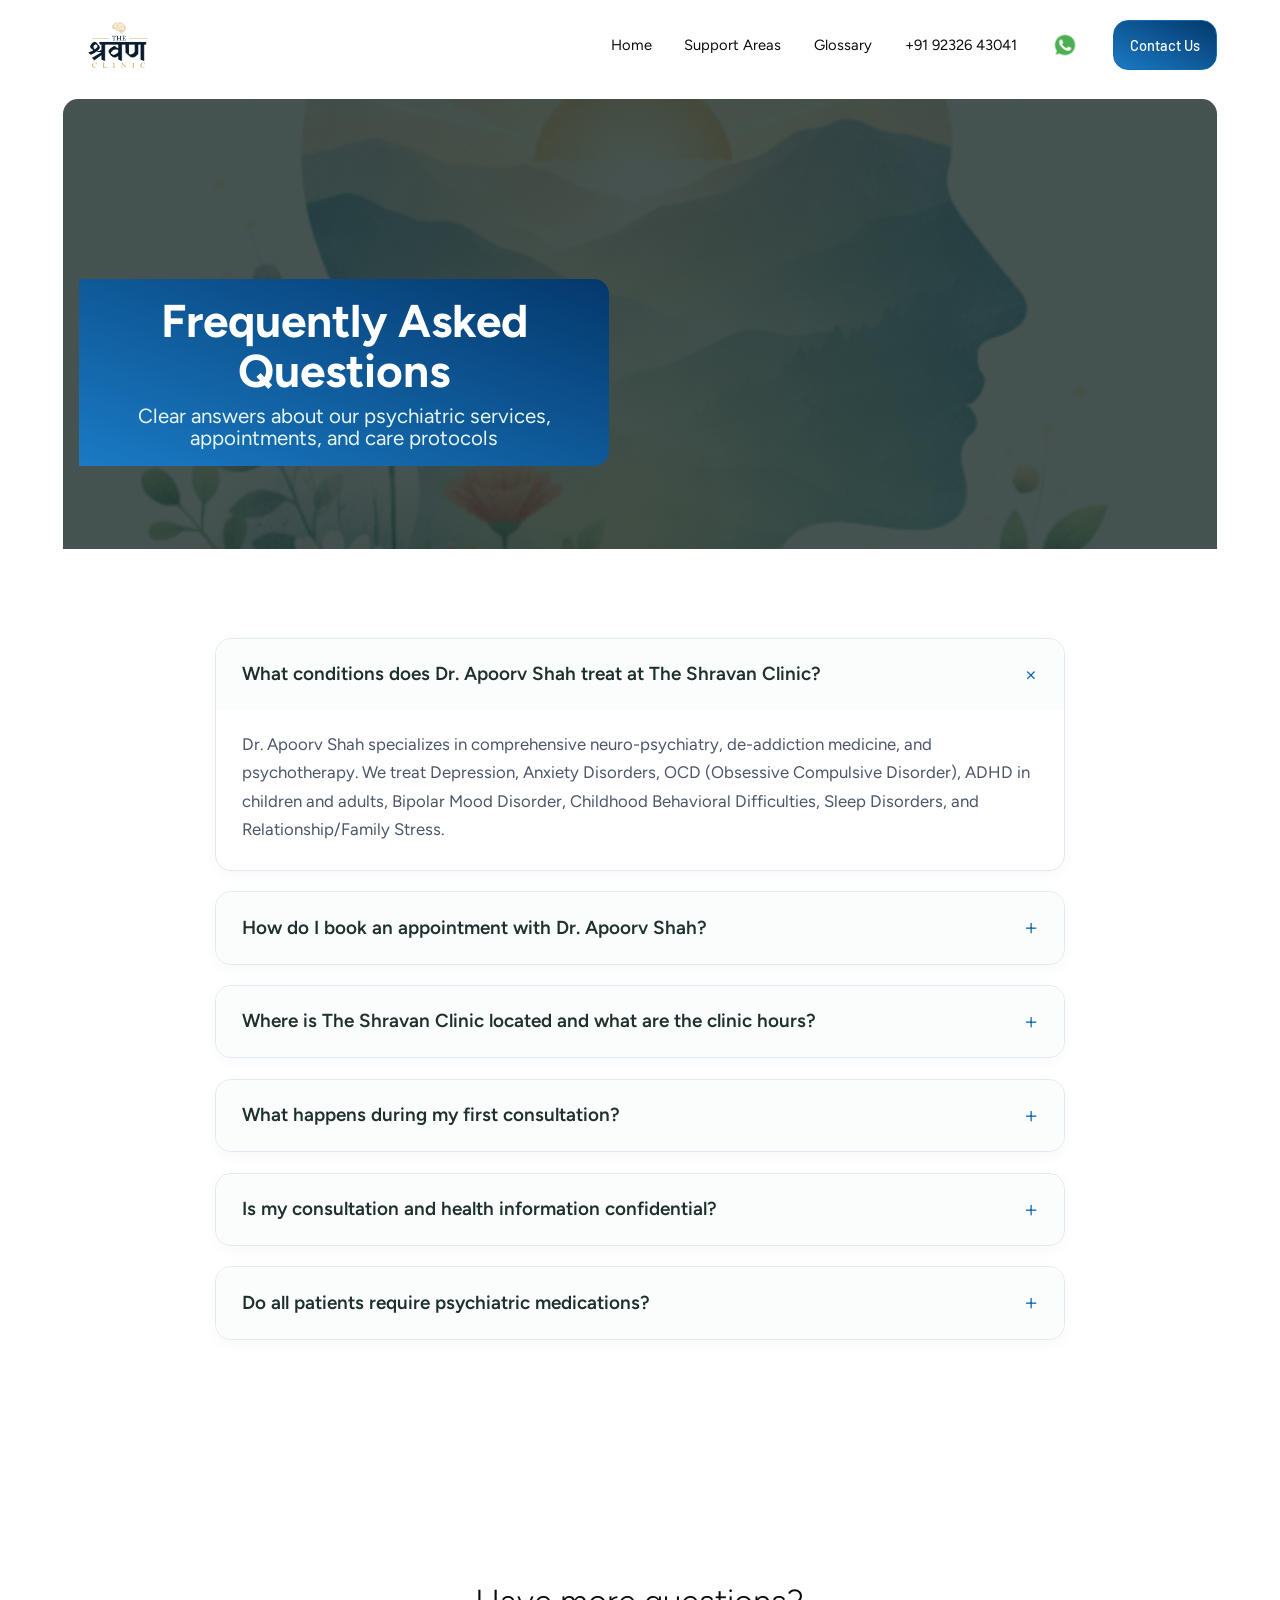
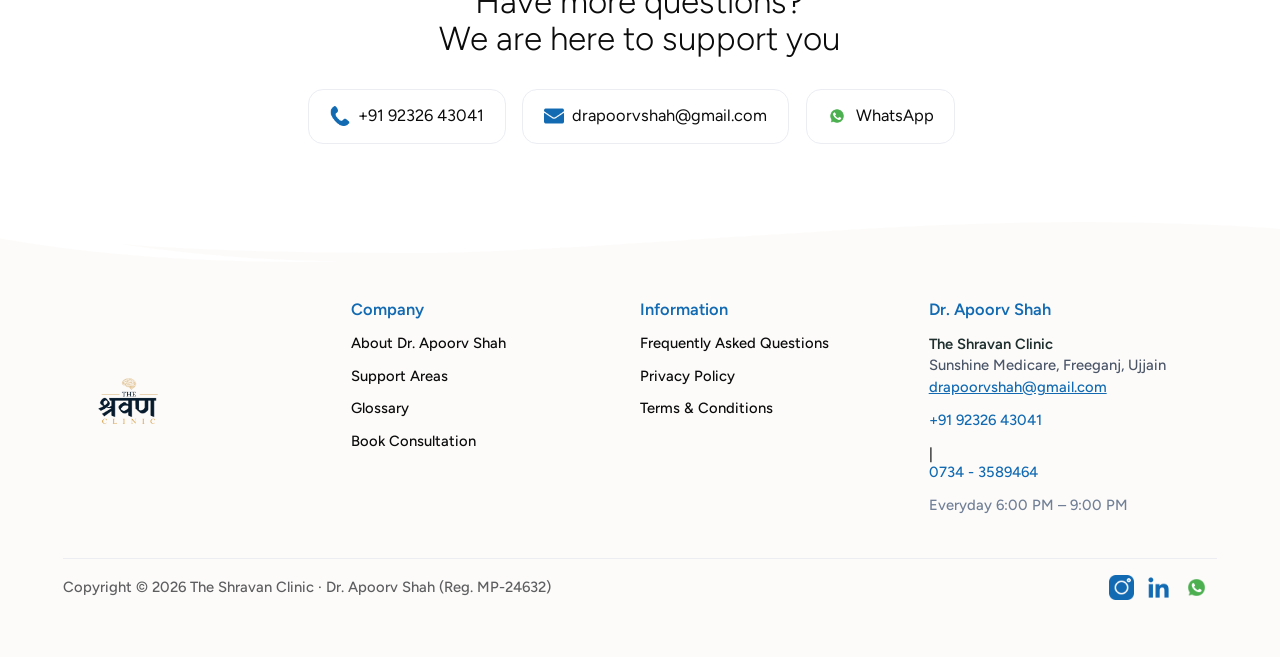
==== commit 92aa081a: "Update all icons, gradients, and remaining accents to #116ab2 blue" ====
--- a/en/faq/index.html
+++ b/en/faq/index.html
@@ -46,7 +46,7 @@
       transition: all 0.25s ease;
     }
     .faqItem:hover {
-      box-shadow: 0 8px 24px rgba(3, 142, 131, 0.08);
+      box-shadow: 0 8px 24px rgba(17, 106, 178, 0.08);
       border-color: #cbd5e1;
     }
     .faqQuestion {
--- a/css/main.css
+++ b/css/main.css
@@ -517,7 +517,7 @@
 }
 #mainContainer #headerSection #tabMenu .contactMenu #callBtn {
   background-color: #116ab2;
-  background-color: linear-gradient(to right top, #00aea0, #01a89a, #01a295, #029c8f, #02968a, #029186, #028d82, #02887e, #01847a, #018076, #007c73, #00786f);
+  background: linear-gradient(to right top, #1a7ac4, #1874bc, #166eb4, #1468ac, #1262a4, #105c9c, #0e5694, #0c508c, #0a4a84, #08447c, #063e74, #04386c);
 }
 #mainContainer #headerSection #tabMenu .contactMenu a {
   width: 3rem;
@@ -633,7 +633,7 @@
     border-radius: 15px;
     padding: 0.5rem 1rem;
     border: 1px solid #116ab2;
-    background: linear-gradient(to right top, #00aea0, #01a89a, #01a295, #029c8f, #02968a, #029186, #028d82, #02887e, #01847a, #018076, #007c73, #00786f);
+    background: linear-gradient(to right top, #1a7ac4, #1874bc, #166eb4, #1468ac, #1262a4, #105c9c, #0e5694, #0c508c, #0a4a84, #08447c, #063e74, #04386c);
   }
 }
 #mainContainer #headerSection #tabMenu .btn1:hover {
--- a/css/form.css
+++ b/css/form.css
@@ -335,7 +335,7 @@
 .btn1 {
   color: #ffffff;
   background-color: #116ab2;
-  background: linear-gradient(to right top, #00aea0, #01a89a, #01a295, #029c8f, #02968a, #029186, #028d82, #02887e, #01847a, #018076, #007c73, #00786f);
+  background: linear-gradient(to right top, #1a7ac4, #1874bc, #166eb4, #1468ac, #1262a4, #105c9c, #0e5694, #0c508c, #0a4a84, #08447c, #063e74, #04386c);
   border: 1px solid #116ab2;
 }
 .btn1 i {
--- a/css/index.css
+++ b/css/index.css
@@ -949,7 +949,7 @@
   margin: 0 auto;
   margin-top: 1.8rem;
   padding: 0.95rem 2.6rem;
-  background: linear-gradient(135deg, #116ab2 0%, #026b63 100%);
+  background: linear-gradient(135deg, #116ab2 0%, #0a4a84 100%);
   color: #ffffff !important;
   border-radius: 50px;
   font-size: 1.05rem;
@@ -959,7 +959,7 @@
   align-items: center;
   justify-content: center;
   gap: 10px;
-  box-shadow: 0 8px 24px rgba(3, 142, 131, 0.3);
+  box-shadow: 0 8px 24px rgba(17, 106, 178, 0.3);
   cursor: pointer;
   transform: none !important;
   width: auto !important;
@@ -977,9 +977,9 @@
 }
 #bannerSection .bannerInquiryBtn:hover,
 #bannerSection a.formAction.bannerInquiryBtn:hover {
-  background: linear-gradient(135deg, #04a599 0%, #116ab2 100%);
+  background: linear-gradient(135deg, #116ab2 0%, #0a4a84 100%);
   transform: translateY(-3px) scale(1.02) !important;
-  box-shadow: 0 12px 30px rgba(3, 142, 131, 0.45);
+  box-shadow: 0 12px 30px rgba(17, 106, 178, 0.45);
   color: #ffffff !important;
 }
 #bannerSection .bannerInquiryBtn:active,
@@ -997,10 +997,10 @@
 }
 @keyframes inquiryGlow {
   0%, 100% {
-    box-shadow: 0 8px 24px rgba(3, 142, 131, 0.3);
+    box-shadow: 0 8px 24px rgba(17, 106, 178, 0.3);
   }
   50% {
-    box-shadow: 0 8px 30px rgba(3, 142, 131, 0.55);
+    box-shadow: 0 8px 30px rgba(17, 106, 178, 0.55);
   }
 }
 
@@ -1090,14 +1090,9 @@
 }
 #aboutDoctorSection .wallContentWrapper .content .highlites .logoTitle {
   display: flex;
-  justify-content: center;
-  text-align: center;
-  margin-top: 1rem;
-}
-@media (min-width: 1024px) {
-  #aboutDoctorSection .wallContentWrapper .content .highlites .logoTitle {
-    justify-content: flex-start;
-  }
+  justify-content: flex-start;
+  text-align: left;
+  margin-top: 1rem;
 }
 #aboutDoctorSection .wallContentWrapper .content .highlites .logoTitle .title {
   color: #116ab2;
@@ -1107,15 +1102,9 @@
   display: flex;
   flex-direction: row;
   flex-wrap: wrap;
-  justify-content: center;
-  gap: 0.5rem;
+  justify-content: flex-start;
+  gap: 1.25rem;
   margin-top: 0.5rem;
-}
-@media (min-width: 1024px) {
-  #aboutDoctorSection .wallContentWrapper .content .highlites .logos {
-    justify-content: flex-start;
-    gap: 1.25rem;
-  }
 }
 #aboutDoctorSection .wallContentWrapper .content .highlites .logos .logosCard {
   display: flex;
@@ -1141,12 +1130,7 @@
 }
 #aboutDoctorSection .wallContentWrapper .content .highlites .btnDiv {
   display: flex;
-  justify-content: center;
-}
-@media (min-width: 1024px) {
-  #aboutDoctorSection .wallContentWrapper .content .highlites .btnDiv {
-    justify-content: flex-start;
-  }
+  justify-content: flex-start;
 }
 #aboutDoctorSection .wallContentWrapper .content .highlites .btnDiv .moreBtn {
   margin-top: 1.125rem;
@@ -1632,7 +1616,7 @@
 }
 #serviceWallSection .wallContentWrapper .imageDiv .contents {
   padding: 1rem;
-  background: linear-gradient(to right top, #00aea0, #01a89a, #01a295, #029c8f, #02968a, #029186, #028d82, #02887e, #01847a, #018076, #007c73, #00786f);
+  background: linear-gradient(to right top, #1a7ac4, #1874bc, #166eb4, #1468ac, #1262a4, #105c9c, #0e5694, #0c508c, #0a4a84, #08447c, #063e74, #04386c);
 }
 @media (min-width: 768px) {
   #serviceWallSection .wallContentWrapper .imageDiv .contents {
--- a/css/supportAreas.css
+++ b/css/supportAreas.css
@@ -449,7 +449,7 @@
 }
 #pagesWallSection .wallContentWrapper .imageDiv .contents {
   padding: 1rem;
-  background: linear-gradient(to right top, #00aea0, #01a89a, #01a295, #029c8f, #02968a, #029186, #028d82, #02887e, #01847a, #018076, #007c73, #00786f);
+  background: linear-gradient(to right top, #1a7ac4, #1874bc, #166eb4, #1468ac, #1262a4, #105c9c, #0e5694, #0c508c, #0a4a84, #08447c, #063e74, #04386c);
 }
 @media (min-width: 768px) {
   #pagesWallSection .wallContentWrapper .imageDiv .contents {
@@ -739,7 +739,7 @@
 }
 #aboudr .wallContentWrapper .imageDiv .contents {
   padding: 1rem;
-  background: linear-gradient(to right top, #00aea0, #01a89a, #01a295, #029c8f, #02968a, #029186, #028d82, #02887e, #01847a, #018076, #007c73, #00786f);
+  background: linear-gradient(to right top, #1a7ac4, #1874bc, #166eb4, #1468ac, #1262a4, #105c9c, #0e5694, #0c508c, #0a4a84, #08447c, #063e74, #04386c);
 }
 @media (min-width: 768px) {
   #aboudr .wallContentWrapper .imageDiv .contents {
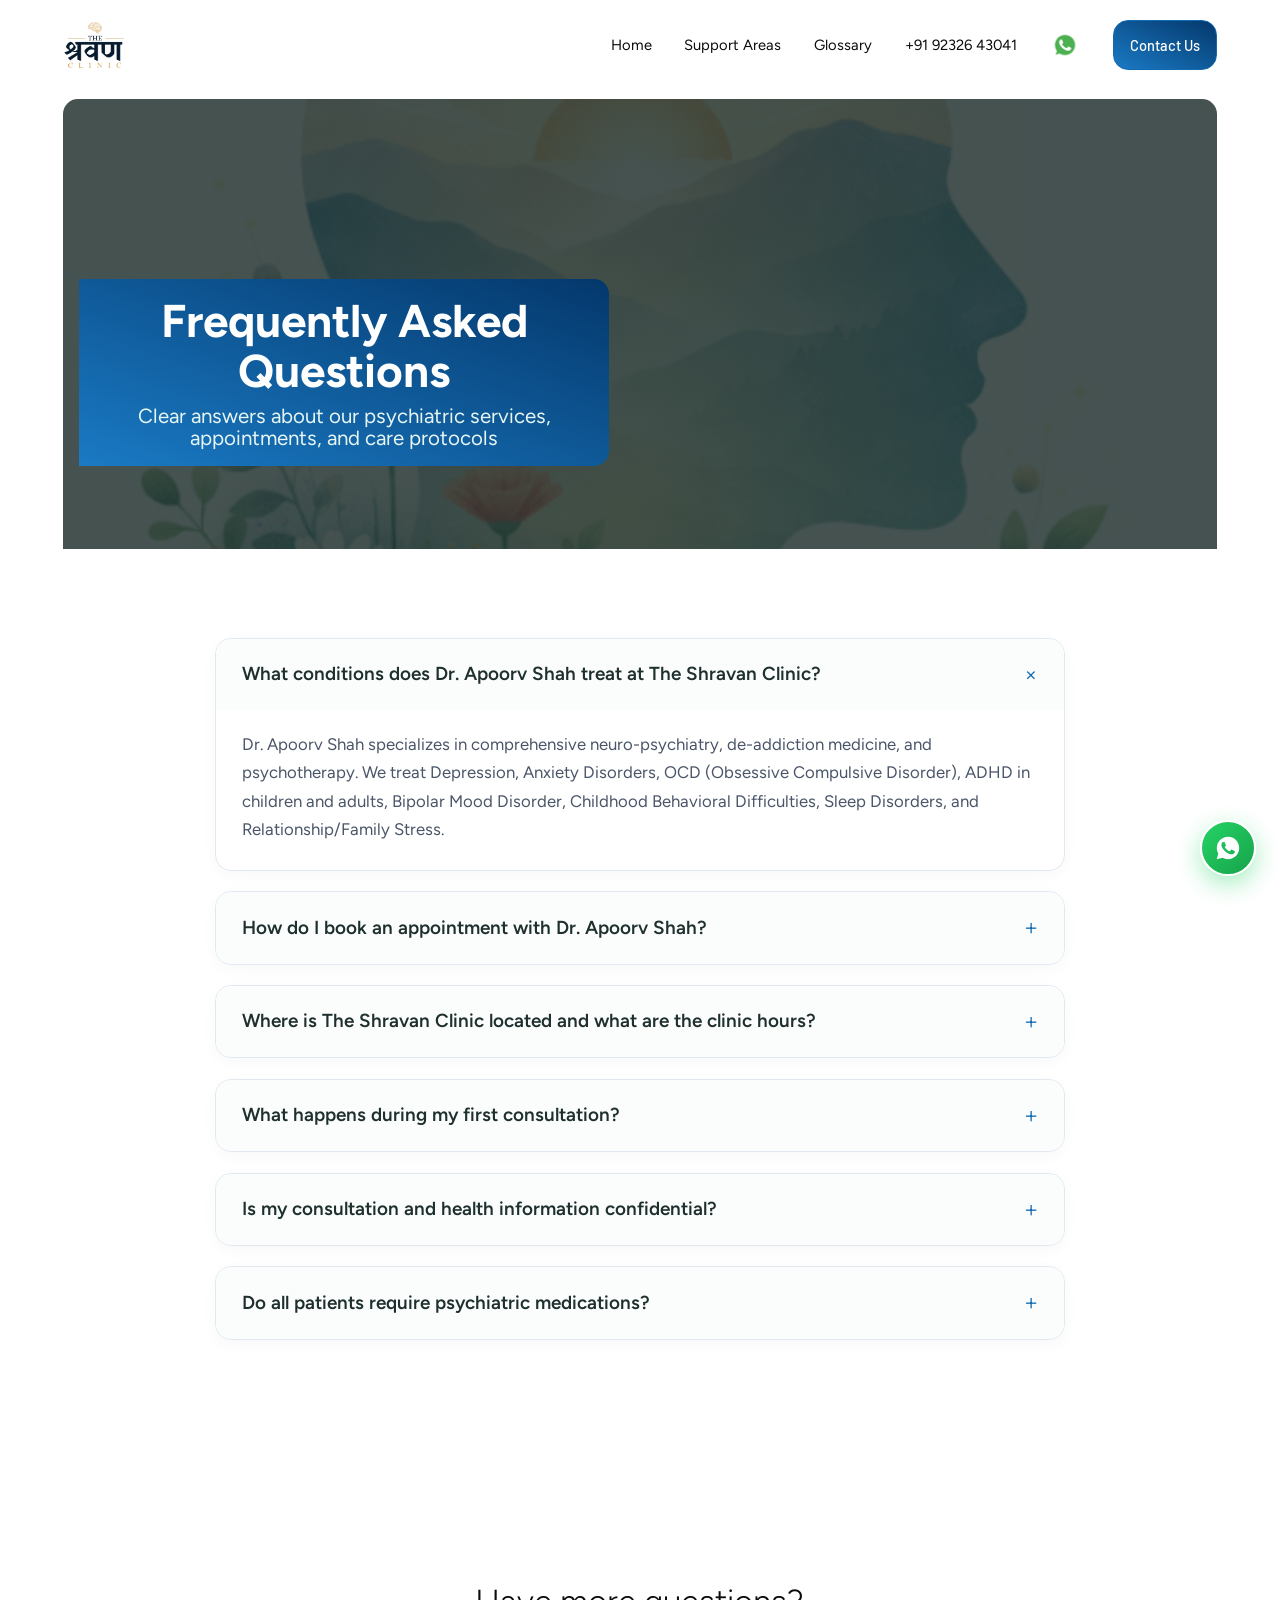
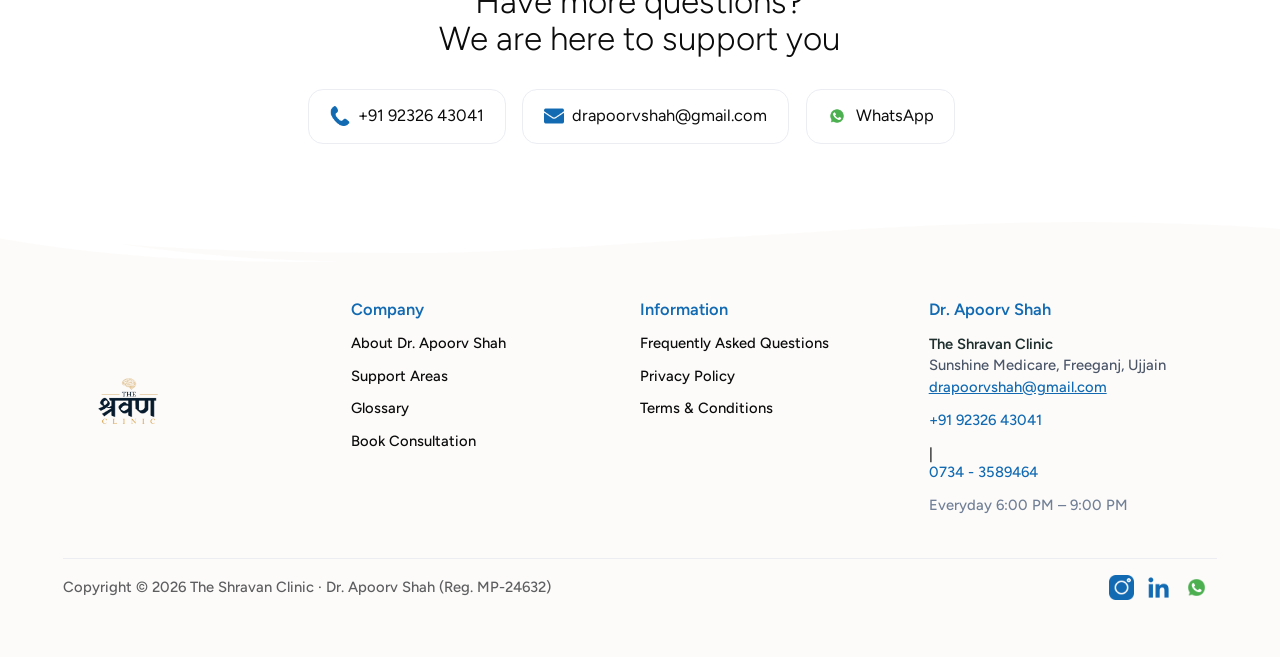
==== commit b6921da4: "Add smart scroll-up sticky header and persistent bottom-right WhatsApp button across all pages" ====
--- a/en/faq/index.html
+++ b/en/faq/index.html
@@ -21,9 +21,9 @@
 
   <!--CSS-->
   <link rel="stylesheet" href="/css/common.css?ver=1.24" />
-  <link rel="stylesheet" href="/css/main.css?ver=1.24" />
+  <link rel="stylesheet" href="/css/main.css?ver=1.25" />
   <link rel="stylesheet" href="/css/form.css?ver=1.24" />
-  <link rel="stylesheet" href="/css/index.css?ver=1.24" />
+  <link rel="stylesheet" href="/css/index.css?ver=1.25" />
   <link rel="stylesheet" href="/css/supportAreas.css?ver=1.24" />
 
   <link href="https://fonts.googleapis.com/css2?family=Barlow:wght@500;600;700&family=Figtree:wght@300;400;500;600;700&display=swap" rel="stylesheet">
@@ -291,7 +291,7 @@
   </main>
 
   <script src="https://code.jquery.com/jquery-3.4.1.min.js"></script>
-  <script src="/js/common.js?ver=1.24"></script>
+  <script src="/js/common.js?ver=1.25"></script>
   <script src="https://unpkg.com/aos@2.3.1/dist/aos.js"></script>
   <script>
     AOS.init();
--- a/css/common.css
+++ b/css/common.css
@@ -25,7 +25,7 @@
 }
 
 html {
-  width: 100vw;
+  width: 100%;
   max-width: 100%;
   display: block;
   scroll-behavior: smooth;
@@ -54,11 +54,10 @@
 
 body {
   width: 100%;
-  height: 100%;
+  max-width: 100%;
   min-height: 100vh;
   padding: 0;
   margin: 0;
-  overflow-y: auto;
   font-family: "Figtree", sans-serif;
   line-height: 1;
   color: #0b0b0b;
@@ -66,7 +65,6 @@
   text-rendering: optimizeSpeed;
   -webkit-font-smoothing: antialiased;
   scroll-behavior: smooth;
-  overscroll-behavior-y: none;
 }
 
 #mainContainer {
@@ -74,6 +72,7 @@
   width: 100%;
   max-width: 100%;
   margin: 0 auto;
+  overflow-x: clip;
 }
 
 .section {
--- a/css/main.css
+++ b/css/main.css
@@ -192,7 +192,7 @@
   }
 }
 #mainContainer .headerIntro {
-  height: 4rem;
+  height: 4.5rem;
 }
 #mainContainer .headerMain {
   height: 6rem;
@@ -201,28 +201,47 @@
   position: fixed;
   top: 0;
   left: 0;
-  z-index: 100;
-  width: 100vw;
+  z-index: 1000;
+  width: 100%;
   display: flex;
   align-items: center;
   justify-content: space-between;
-  background-color: #ffffff;
-  transition: all 0.5s cubic-bezier(0.37, 0, 0.63, 1);
+  background-color: #ffffff !important;
+  transition: top 0.32s cubic-bezier(0.22, 1, 0.36, 1), height 0.3s ease, box-shadow 0.3s ease;
+}
+#mainContainer #headerSection.headerScrolled {
+  background-color: #ffffff !important;
+  box-shadow: 0 6px 24px rgba(15, 23, 42, 0.08);
+}
+#mainContainer #headerSection.headerHidden {
+  top: -115px !important;
+  box-shadow: none !important;
 }
 @media (min-width: 1024px) {
   #mainContainer #headerSection {
     height: 90px;
   }
+  #mainContainer #headerSection.headerIntro {
+    height: 78px;
+  }
 }
 #mainContainer #headerSection .logoDiv {
-  width: 90px;
-  display: block;
+  width: auto;
+  min-width: 110px;
+  display: inline-flex;
+  align-items: center;
   z-index: 10;
 }
 @media (min-width: 768px) {
   #mainContainer #headerSection .logoDiv {
-    width: 110px;
-  }
+    min-width: 140px;
+  }
+}
+#mainContainer #headerSection .logoDiv img {
+  height: 64px;
+  max-height: 70px;
+  width: auto;
+  object-fit: contain;
 }
 #mainContainer #headerSection .menuSectionIntro {
   transform: none !important;
@@ -407,8 +426,8 @@
   font-size: 0.889rem;
   font-weight: 300;
   padding: 1rem;
-  border-right: 1px solid #499b86;
-  border-bottom: 1px solid #499b86;
+  border-right: 1px solid #247ec6;
+  border-bottom: 1px solid #247ec6;
   z-index: 2;
   transition: all 0.3s ease-in;
   cursor: pointer;
@@ -488,7 +507,8 @@
   bottom: 0;
   left: 0;
   z-index: 101;
-  width: 100vw;
+  width: 100%;
+  max-width: 100%;
   height: 4rem;
   display: flex;
   background-color: #ffffff;
@@ -771,4 +791,103 @@
 }
 #mainContainer #footerSection #footerBottom .smDiv a img {
   cursor: pointer;
-}+}
+
+
+/* Floating Bottom-Right Dock & Full-Time WhatsApp Icon */
+.floatingDock {
+  position: fixed;
+  bottom: 24px;
+  right: 24px;
+  z-index: 99999;
+  display: flex;
+  flex-direction: column;
+  align-items: flex-end;
+  gap: 12px;
+  pointer-events: none;
+}
+.floatingDock > * {
+  pointer-events: auto;
+}
+.floatingDock .floatingBookTab {
+  position: relative;
+  bottom: auto;
+  right: auto;
+  z-index: auto;
+}
+.floatingWhatsappTab {
+  display: inline-flex;
+  align-items: center;
+  justify-content: flex-end;
+}
+.floatingWhatsappBtn {
+  position: relative;
+  width: 56px;
+  height: 56px;
+  border-radius: 50%;
+  background: linear-gradient(135deg, #25d366 0%, #16a34a 100%);
+  color: #ffffff !important;
+  display: inline-flex;
+  align-items: center;
+  justify-content: center;
+  text-decoration: none !important;
+  border: 2px solid #ffffff;
+  box-shadow: 0 8px 24px rgba(37, 211, 102, 0.42);
+  transition: transform 0.25s cubic-bezier(0.22, 1, 0.36, 1), box-shadow 0.25s ease;
+  cursor: pointer !important;
+}
+.floatingWhatsappBtn * {
+  cursor: pointer !important;
+}
+.floatingWhatsappBtn:hover {
+  transform: translateY(-3px) scale(1.05);
+  box-shadow: 0 12px 28px rgba(37, 211, 102, 0.56);
+}
+.floatingWhatsappBtn svg {
+  width: 28px;
+  height: 28px;
+  fill: #ffffff;
+  display: block;
+}
+.floatingWhatsappTooltip {
+  position: absolute;
+  right: calc(100% + 12px);
+  top: 50%;
+  transform: translateY(-50%) translateX(6px);
+  background: #0f172a;
+  color: #ffffff;
+  font-family: "Figtree", sans-serif;
+  font-size: 0.82rem;
+  font-weight: 600;
+  padding: 6px 12px;
+  border-radius: 8px;
+  white-space: nowrap;
+  box-shadow: 0 6px 18px rgba(15, 23, 42, 0.22);
+  opacity: 0;
+  pointer-events: none;
+  transition: opacity 0.2s ease, transform 0.2s ease;
+}
+.floatingWhatsappBtn:hover .floatingWhatsappTooltip {
+  opacity: 1;
+  transform: translateY(-50%) translateX(0);
+}
+@media (max-width: 1279px) {
+  .floatingDock {
+    bottom: calc(4rem + 14px);
+    right: 16px;
+    gap: 10px;
+  }
+}
+@media (max-width: 600px) {
+  .floatingWhatsappBtn {
+    width: 50px;
+    height: 50px;
+  }
+  .floatingWhatsappBtn svg {
+    width: 25px;
+    height: 25px;
+  }
+  .floatingWhatsappTooltip {
+    display: none;
+  }
+}
--- a/css/form.css
+++ b/css/form.css
@@ -1107,7 +1107,7 @@
   background-color: #ff8787;
 }
 #inputMask .inputDiv #inputMaskButtonArea #inputMaskUpdate {
-  background-color: #4bb1b1;
+  background-color: #116ab2;
 }
 
 .select2-container .select2-dropdown {
--- a/css/index.css
+++ b/css/index.css
@@ -35,12 +35,29 @@
   -webkit-text-fill-color: transparent;
 }
 
+#mainContainer {
+  transition: transform 0.8s cubic-bezier(0.37, 0, 0.63, 1) !important;
+}
+
 .mainContainerIntro {
-  transform: translateX(-700px);
+  transform: translateX(-650px);
+  will-change: transform;
+}
+@media (max-width: 1024px) {
+  .mainContainerIntro {
+    transform: translateX(-520px);
+  }
+}
+@media (max-width: 768px) {
+  .mainContainerIntro {
+    transform: translateX(-100%);
+  }
 }
 
 .popupFormSectionIntro {
-  transform: none !important;
+  transform: translateX(0) !important;
+  visibility: visible !important;
+  pointer-events: auto !important;
 }
 
 #popupFormSection {
@@ -48,17 +65,26 @@
   top: 0;
   right: 0;
   width: 100%;
-  max-width: 700px;
-  z-index: 101;
-  display: flex;
-  flex-direction: column-reverse;
+  max-width: 650px;
+  height: 100vh;
+  z-index: 9999;
+  display: flex;
+  flex-direction: column;
+  align-items: center;
+  justify-content: center;
   background-color: #ffffff;
-  transition: all 1s cubic-bezier(0.37, 0, 0.63, 1);
-  transform: translateX(700px);
-}
-@media (min-width: 768px) {
+  box-shadow: -15px 0 45px rgba(0, 0, 0, 0.1);
+  transition: transform 0.8s cubic-bezier(0.37, 0, 0.63, 1), visibility 0.8s;
+  transform: translateX(100%);
+  visibility: hidden;
+  pointer-events: none;
+  will-change: transform;
+  overflow-y: auto;
+  overflow-x: hidden;
+}
+@media (max-width: 768px) {
   #popupFormSection {
-    flex-direction: row-reverse;
+    max-width: 100%;
   }
 }
 #popupFormSection #popupForm {
@@ -115,19 +141,25 @@
   font-weight: 600;
 }
 #popupFormSection #popupForm #popupFormWrapper .slide .heading {
-  color: #0b0b0b;
-  font-family: "Barlow", sans-serif;
-  font-size: 1.802rem;
-  font-weight: 400;
-  line-height: 0.75;
+  color: #1e2f2c;
+  font-family: inherit;
+  font-size: clamp(2rem, 3.5vw, 2.6rem);
+  font-weight: 700;
+  line-height: 1.25;
+  margin-bottom: 2rem;
+  text-align: left;
+  width: 100%;
+  max-width: 440px;
 }
 @media (min-width: 768px) {
   #popupFormSection #popupForm #popupFormWrapper .slide .heading {
-    font-size: 2.027rem;
+    font-size: 2.5rem;
   }
 }
 #popupFormSection #popupForm #popupFormWrapper .slide .heading span {
-  padding-right: 0.5rem;
+  color: #116ab2;
+  font-weight: 700;
+  padding-right: 0;
 }
 #popupFormSection #popupForm #popupFormWrapper .slide .subHeading {
   margin-top: 0.75rem;
@@ -303,27 +335,92 @@
 }
 #popupFormSection #popupForm #popupFormWrapper .slide .formDiv {
   width: 100%;
-  max-width: 400px;
-  align-items: center;
-  justify-content: center;
-  margin-top: 1.266rem;
-}
-#popupFormSection #popupForm #popupFormWrapper .slide .formDiv .heading {
-  margin-bottom: 1rem;
-}
-#popupFormSection #popupForm #popupFormWrapper .slide .formDiv #contactSubmit span {
-  margin-left: 1rem;
-}
-#popupFormSection #popupForm #popupFormWrapper .slide .formSection {
-  max-width: 500px;
-  display: flex;
-  flex-wrap: wrap;
-  align-items: flex-end;
-  padding: 0;
-}
-#popupFormSection #popupForm #popupFormWrapper .slide .image {
-  display: block;
-  width: 250px;
+  max-width: 440px;
+  display: flex;
+  flex-direction: column;
+  gap: 16px;
+  margin-top: 1rem;
+}
+#popupFormSection #popupForm #popupFormWrapper .slide .formDiv .inputDiv {
+  width: 100%;
+  margin-bottom: 0.5rem;
+}
+#popupFormSection #popupForm #popupFormWrapper .slide .formDiv .inputDiv input {
+  width: 100%;
+  background: #f4f5f7 !important;
+  border: 1.5px solid transparent !important;
+  border-radius: 14px !important;
+  padding: 16px 20px !important;
+  font-size: 1rem !important;
+  color: #1e2f2c !important;
+  font-family: inherit !important;
+  outline: none !important;
+  box-shadow: none !important;
+  transition: all 0.25s ease !important;
+}
+#popupFormSection #popupForm #popupFormWrapper .slide .formDiv .inputDiv input:focus {
+  background: #ffffff !important;
+  border-color: #116ab2 !important;
+  box-shadow: 0 0 0 4px rgba(17, 106, 178, 0.12) !important;
+}
+#popupFormSection #popupForm #popupFormWrapper .slide .formDiv .inputDiv input::placeholder {
+  color: #9aa2ab;
+  font-weight: 400;
+}
+#popupFormSection #popupForm #popupFormWrapper .slide .btnDiv {
+  display: flex !important;
+  align-items: center !important;
+  justify-content: flex-start !important;
+  gap: 16px !important;
+  margin-top: 1.2rem !important;
+  width: 100% !important;
+}
+#popupFormSection #popupForm #popupFormWrapper .slide .btnDiv .btn.btn2,
+#popupFormSection #popupForm #popupFormWrapper .slide .btnDiv .formCloseBtn {
+  border: 1.5px solid #116ab2 !important;
+  background: #ffffff !important;
+  color: #116ab2 !important;
+  padding: 12px 36px !important;
+  border-radius: 50px !important;
+  font-size: 1rem !important;
+  font-weight: 500 !important;
+  cursor: pointer !important;
+  transition: all 0.25s ease !important;
+  text-decoration: none !important;
+  display: inline-flex !important;
+  align-items: center !important;
+  justify-content: center !important;
+  min-width: 110px !important;
+}
+#popupFormSection #popupForm #popupFormWrapper .slide .btnDiv .btn.btn2:hover,
+#popupFormSection #popupForm #popupFormWrapper .slide .btnDiv .formCloseBtn:hover {
+  background: #eef5fb !important;
+  transform: translateY(-1px) !important;
+}
+#popupFormSection #popupForm #popupFormWrapper .slide .btnDiv .btn.btn1,
+#popupFormSection #popupForm #popupFormWrapper .slide .btnDiv #contactSubmit {
+  background: #116ab2 !important;
+  color: #ffffff !important;
+  border: 1.5px solid #116ab2 !important;
+  padding: 12px 42px !important;
+  border-radius: 50px !important;
+  font-size: 1rem !important;
+  font-weight: 600 !important;
+  cursor: pointer !important;
+  box-shadow: 0 6px 18px rgba(17, 106, 178, 0.25) !important;
+  transition: all 0.25s ease !important;
+  display: inline-flex !important;
+  align-items: center !important;
+  justify-content: center !important;
+  gap: 8px !important;
+  min-width: 110px !important;
+}
+#popupFormSection #popupForm #popupFormWrapper .slide .btnDiv .btn.btn1:hover,
+#popupFormSection #popupForm #popupFormWrapper .slide .btnDiv #contactSubmit:hover {
+  background: #0e5a96 !important;
+  border-color: #0e5a96 !important;
+  box-shadow: 0 8px 24px rgba(17, 106, 178, 0.35) !important;
+  transform: translateY(-1px) !important;
 }
 
 #wallSection {
@@ -904,6 +1001,7 @@
   align-items: center;
   flex-wrap: wrap;
   text-align: center;
+  scroll-margin-top: 80px;
 }
 #bannerSection .content .subHeading {
   margin-top: 0.5rem;
@@ -944,101 +1042,55 @@
   width: auto;
   margin-right: 0.5rem;
 }
-#bannerSection .bannerInquiryBtn,
-#bannerSection a.formAction.bannerInquiryBtn {
-  margin: 0 auto;
-  margin-top: 1.8rem;
-  padding: 0.95rem 2.6rem;
-  background: linear-gradient(135deg, #116ab2 0%, #0a4a84 100%);
+
+#bannerSection .bannerInquiryWrapper {
+  display: flex;
+  justify-content: center;
+  align-items: center;
+  margin-top: 2rem;
+  width: 100%;
+}
+
+#bannerSection .bannerInquiryBtn {
+  display: inline-flex;
+  align-items: center;
+  justify-content: center;
+  gap: 10px;
+  background-color: #116ab2;
   color: #ffffff !important;
-  border-radius: 50px;
   font-size: 1.05rem;
   font-weight: 600;
+  padding: 14px 40px;
+  border-radius: 50px;
+  text-decoration: none;
+  box-shadow: 0 8px 24px rgba(17, 106, 178, 0.28);
+  transition: all 0.3s cubic-bezier(0.2, 0.8, 0.2, 1);
   letter-spacing: 0.3px;
-  display: inline-flex;
-  align-items: center;
-  justify-content: center;
-  gap: 10px;
-  box-shadow: 0 8px 24px rgba(17, 106, 178, 0.3);
-  cursor: pointer;
-  transform: none !important;
-  width: auto !important;
-  height: auto !important;
-  text-decoration: none;
-  transition: all 0.3s cubic-bezier(0.2, 0.8, 0.2, 1);
-  animation: inquiryGlow 3s ease-in-out infinite;
-}
-@media (min-width: 1024px) {
-  #bannerSection .bannerInquiryBtn,
-  #bannerSection a.formAction.bannerInquiryBtn {
-    width: auto !important;
-    height: auto !important;
-  }
-}
-#bannerSection .bannerInquiryBtn:hover,
-#bannerSection a.formAction.bannerInquiryBtn:hover {
-  background: linear-gradient(135deg, #116ab2 0%, #0a4a84 100%);
-  transform: translateY(-3px) scale(1.02) !important;
-  box-shadow: 0 12px 30px rgba(17, 106, 178, 0.45);
+  border: 1.5px solid #116ab2;
+  cursor: pointer;
+}
+
+#bannerSection .bannerInquiryBtn:hover {
+  background-color: #0e5a96;
+  border-color: #0e5a96;
+  transform: translateY(-2px);
+  box-shadow: 0 12px 30px rgba(17, 106, 178, 0.4);
   color: #ffffff !important;
 }
-#bannerSection .bannerInquiryBtn:active,
-#bannerSection a.formAction.bannerInquiryBtn:active {
-  transform: translateY(-1px) scale(0.99) !important;
-}
-#bannerSection .bannerInquiryBtn .inquiryArrow {
+
+#bannerSection .bannerInquiryBtn:active {
+  transform: translateY(0);
+  box-shadow: 0 4px 14px rgba(17, 106, 178, 0.25);
+}
+
+#bannerSection .bannerInquiryBtn svg {
   transition: transform 0.3s ease;
-  display: inline-flex;
-  align-items: center;
-  justify-content: center;
-}
-#bannerSection .bannerInquiryBtn:hover .inquiryArrow {
-  transform: translate(3px, -3px);
-}
-@keyframes inquiryGlow {
-  0%, 100% {
-    box-shadow: 0 8px 24px rgba(17, 106, 178, 0.3);
-  }
-  50% {
-    box-shadow: 0 8px 30px rgba(17, 106, 178, 0.55);
-  }
-}
-
-#bannerSection .formAction:not(.bannerInquiryBtn) {
-  margin-left: auto;
-  width: 100px;
-  height: 100px;
-  display: flex;
-  align-items: center;
-  justify-content: center;
-  margin: 0 auto;
-  margin-top: 1rem;
-  background-color: #ff9a79;
-  border-radius: 100%;
-  transform: rotate(45deg);
-  transition: all 0.3s cubic-bezier(0, 0, 0.5, 1);
-  cursor: pointer;
-}
-@media (min-width: 1024px) {
-  #bannerSection .formAction:not(.bannerInquiryBtn) {
-    width: 100px;
-    height: 100px;
-  }
-}
-#bannerSection .formAction:not(.bannerInquiryBtn):hover {
-  transform: rotate(-45deg);
-}
-#bannerSection .formAction:not(.bannerInquiryBtn) span {
-  width: 100%;
-  height: 100%;
-  padding: 2.441rem;
-  display: flex;
-  cursor: pointer;
-  transition: all 0.3s cubic-bezier(0, 0, 0.5, 1);
-}
-#bannerSection .formAction:not(.bannerInquiryBtn) span img {
-  cursor: pointer;
-}
+}
+
+#bannerSection .bannerInquiryBtn:hover svg {
+  transform: translateX(4px);
+}
+
 
 #aboutDoctorSection {
   padding-bottom: 2.441rem;
@@ -1649,4 +1701,516 @@
   #serviceWallSection .solution p {
     font-size: 1.125rem;
   }
+}
+
+/* ========================================================
+   Doctor Moments & Milestones Gallery (Support Areas format)
+   ======================================================== */
+#doctorGallerySection {
+  position: relative;
+  text-align: center;
+  background: linear-gradient(to left bottom, #fffcf6, #fffcf5, #fffbf3, #fffbf2, #fffaf0, #fff9ee, #fff8eb, #fff7e9, #fff6e5, #fff5e1, #fff4de, #fff3da);
+  padding-top: 3.8rem;
+  padding-bottom: 4.2rem;
+  overflow: hidden;
+}
+@media (min-width: 768px) {
+  #doctorGallerySection {
+    padding-left: 2.441rem;
+    padding-right: 2.441rem;
+  }
+}
+#doctorGallerySection .label {
+  color: #116ab2;
+  font-weight: 600;
+  font-size: 0.95rem;
+  letter-spacing: 0.5px;
+  display: inline-block;
+  margin-bottom: 0.4rem;
+  text-decoration: none;
+}
+#doctorGallerySection .heading {
+  margin: 0;
+  font-size: 2.2rem;
+  color: #1e2f2c;
+  font-family: "Barlow", sans-serif;
+  font-weight: 700;
+}
+@media (max-width: 767px) {
+  #doctorGallerySection .heading {
+    font-size: 1.7rem;
+  }
+}
+.gallerySubheading {
+  max-width: 680px;
+  margin: 0.6rem auto 2.2rem;
+  color: #55645f;
+  font-size: 1.05rem;
+  line-height: 1.6;
+  font-family: "Barlow", sans-serif;
+  font-weight: 300;
+  padding: 0 1rem;
+}
+.galleryCarouselWrapper {
+  position: relative;
+  max-width: 1240px;
+  margin: 0 auto;
+  padding: 0 10px;
+}
+.galleryTrackContainer {
+  position: relative;
+  display: flex;
+  align-items: center;
+}
+.galleryTrack {
+  display: flex;
+  gap: 22px;
+  overflow-x: auto;
+  scroll-snap-type: x mandatory;
+  scroll-behavior: smooth;
+  padding: 15px 10px 25px;
+  width: 100%;
+  scrollbar-width: none;
+  -ms-overflow-style: none;
+}
+.galleryTrack::-webkit-scrollbar {
+  display: none;
+}
+.galleryCardItem {
+  flex: 0 0 350px;
+  width: 350px;
+  max-width: 86vw;
+  scroll-snap-align: center;
+  display: flex;
+  flex-direction: column;
+  background-color: #ffffff;
+  border-radius: 16px;
+  padding: 1.15rem;
+  box-shadow: rgba(50, 50, 93, 0.07) 0px 13px 27px -5px, rgba(0, 0, 0, 0.08) 0px 8px 16px -8px;
+  cursor: pointer;
+  position: relative;
+  text-align: left;
+  transition: transform 0.3s cubic-bezier(0.2, 0.8, 0.2, 1), box-shadow 0.3s ease;
+}
+.galleryCardItem:hover {
+  transform: translateY(-6px);
+  box-shadow: rgba(17, 106, 178, 0.16) 0px 18px 36px -6px, rgba(0, 0, 0, 0.08) 0px 10px 20px -8px;
+}
+.galleryCardItem::before {
+  content: "";
+  position: absolute;
+  top: 0;
+  left: 50%;
+  width: 44px;
+  height: 4px;
+  border-radius: 12px;
+  margin-left: -22px;
+}
+.galleryCardItem:nth-child(1)::before { background-color: #116ab2; }
+.galleryCardItem:nth-child(2)::before { background-color: #f59e0b; }
+.galleryCardItem:nth-child(3)::before { background-color: #10b981; }
+.galleryCardItem:nth-child(4)::before { background-color: #8b5cf6; }
+.galleryCardItem:nth-child(5)::before { background-color: #ec4899; }
+
+.galleryImgBox {
+  position: relative;
+  overflow: hidden;
+  height: 220px;
+  border-radius: 10px;
+  background-color: #0f172a;
+  cursor: pointer;
+}
+.galleryImgBox img {
+  width: 100%;
+  height: 100%;
+  object-fit: cover;
+  object-position: top center;
+  transition: transform 0.45s ease;
+  display: block;
+}
+.galleryCardItem:hover .galleryImgBox img {
+  transform: scale(1.06);
+}
+.galleryImgBadge {
+  position: absolute;
+  top: 10px;
+  left: 10px;
+  background: rgba(17, 106, 178, 0.9);
+  backdrop-filter: blur(4px);
+  color: #ffffff;
+  font-size: 0.74rem;
+  font-weight: 600;
+  padding: 4px 10px;
+  border-radius: 20px;
+  letter-spacing: 0.3px;
+  z-index: 2;
+  box-shadow: 0 2px 8px rgba(0,0,0,0.25);
+}
+.galleryCardOverlay {
+  position: absolute;
+  inset: 0;
+  background: rgba(15, 23, 42, 0.35);
+  display: flex;
+  align-items: center;
+  justify-content: center;
+  opacity: 0;
+  transition: opacity 0.25s ease;
+  z-index: 1;
+}
+.galleryCardItem:hover .galleryCardOverlay {
+  opacity: 1;
+}
+.galleryZoomPill {
+  background: #ffffff;
+  color: #116ab2;
+  font-size: 0.82rem;
+  font-weight: 600;
+  padding: 6px 14px;
+  border-radius: 20px;
+  display: inline-flex;
+  align-items: center;
+  gap: 6px;
+  box-shadow: 0 4px 12px rgba(0,0,0,0.18);
+  transform: translateY(4px);
+  transition: transform 0.25s ease;
+}
+.galleryCardItem:hover .galleryZoomPill {
+  transform: translateY(0);
+}
+.galleryCardDetails {
+  display: flex;
+  flex-direction: column;
+  padding-top: 0.95rem;
+  flex: 1;
+}
+.galleryTagline {
+  font-size: 0.76rem;
+  font-weight: 600;
+  text-transform: uppercase;
+  letter-spacing: 0.8px;
+  color: #7c9490;
+  margin-bottom: 5px;
+}
+.galleryCardItem .title {
+  margin: 0;
+  font-size: 1.15rem;
+  line-height: 1.35;
+  color: #116ab2;
+  font-family: "Barlow", sans-serif;
+  font-weight: 700;
+  cursor: pointer;
+}
+.galleryCardItem p {
+  margin: 0;
+  margin-top: 0.45rem;
+  font-size: 0.92rem;
+  line-height: 1.55;
+  color: #55645f;
+  font-weight: 300;
+  font-family: "Barlow", sans-serif;
+  cursor: pointer;
+}
+/* Carousel Arrows */
+.galleryArrowBtn {
+  width: 44px;
+  height: 44px;
+  min-width: 44px;
+  border-radius: 50%;
+  background: #ffffff;
+  color: #116ab2;
+  border: 1px solid rgba(17, 106, 178, 0.25);
+  box-shadow: 0 4px 12px rgba(0, 0, 0, 0.08);
+  display: flex;
+  align-items: center;
+  justify-content: center;
+  cursor: pointer;
+  transition: all 0.2s ease;
+  z-index: 5;
+}
+.galleryArrowBtn:hover {
+  background: #116ab2;
+  color: #ffffff;
+  box-shadow: 0 6px 18px rgba(17, 106, 178, 0.3);
+  transform: scale(1.08);
+}
+.galleryArrowBtn.prev { margin-right: 8px; }
+.galleryArrowBtn.next { margin-left: 8px; }
+
+/* Dots indicator */
+.galleryPagination {
+  display: flex;
+  justify-content: center;
+  align-items: center;
+  gap: 8px;
+  margin-top: 0.8rem;
+}
+.galleryDotItem {
+  width: 9px;
+  height: 9px;
+  border-radius: 50%;
+  background-color: #cbd5e1;
+  border: none;
+  padding: 0;
+  cursor: pointer;
+  transition: all 0.25s ease;
+}
+.galleryDotItem.is-active {
+  width: 26px;
+  border-radius: 8px;
+  background-color: #116ab2;
+}
+
+/* View All Button */
+.galleryActionDiv {
+  display: flex;
+  justify-content: center;
+  margin-top: 1.8rem;
+}
+.galleryViewAllBtn {
+  display: inline-flex;
+  align-items: center;
+  justify-content: center;
+  gap: 8px;
+  background: #ffffff;
+  color: #116ab2;
+  border: 1.5px solid #116ab2;
+  font-weight: 600;
+  padding: 0.95rem 2.2rem;
+  border-radius: 2rem;
+  font-family: "Barlow", sans-serif;
+  font-size: 1rem;
+  letter-spacing: 0.3px;
+  transition: all 0.25s ease;
+  box-shadow: 0 4px 14px rgba(17, 106, 178, 0.12);
+  cursor: pointer;
+  text-decoration: none;
+}
+.galleryViewAllBtn:hover {
+  background: #116ab2;
+  color: #ffffff;
+  box-shadow: 0 8px 24px rgba(17, 106, 178, 0.28);
+  transform: translateY(-2px);
+}
+
+/* ========================================================
+   Interactive Lightbox Modal
+   ======================================================== */
+.galleryModalOverlay {
+  position: fixed;
+  inset: 0;
+  background: rgba(10, 25, 41, 0.9);
+  backdrop-filter: blur(8px);
+  -webkit-backdrop-filter: blur(8px);
+  z-index: 999999;
+  display: none;
+  align-items: center;
+  justify-content: center;
+  padding: 16px;
+  opacity: 0;
+  transition: opacity 0.28s ease;
+}
+.galleryModalOverlay.is-open {
+  display: flex;
+  opacity: 1;
+}
+.galleryModalCard {
+  position: relative;
+  max-width: 980px;
+  width: 100%;
+  max-height: 94vh;
+  display: flex;
+  flex-direction: column;
+  background: #ffffff;
+  border-radius: 20px;
+  overflow: hidden;
+  box-shadow: 0 25px 60px rgba(0, 0, 0, 0.45);
+  transform: scale(0.96);
+  transition: transform 0.28s cubic-bezier(0.2, 0.8, 0.2, 1);
+}
+.galleryModalOverlay.is-open .galleryModalCard {
+  transform: scale(1);
+}
+.galleryModalTop {
+  display: flex;
+  align-items: center;
+  justify-content: space-between;
+  padding: 14px 20px;
+  border-bottom: 1px solid #eef2f6;
+  background: #f8fafc;
+}
+.galleryModalTitle {
+  font-size: 1.05rem;
+  font-weight: 700;
+  color: #116ab2;
+  margin: 0;
+  font-family: "Barlow", sans-serif;
+}
+.galleryModalBadgeCount {
+  font-size: 0.84rem;
+  color: #475569;
+  font-weight: 600;
+  background: #e2e8f0;
+  padding: 3px 10px;
+  border-radius: 12px;
+}
+.galleryModalClose {
+  background: transparent;
+  border: none;
+  font-size: 1.7rem;
+  line-height: 1;
+  color: #64748b;
+  cursor: pointer;
+  padding: 4px 8px;
+  border-radius: 6px;
+  transition: all 0.15s ease;
+}
+.galleryModalClose:hover {
+  background: #fee2e2;
+  color: #dc2626;
+}
+.galleryModalStage {
+  position: relative;
+  background: #09131d;
+  display: flex;
+  align-items: center;
+  justify-content: center;
+  min-height: 300px;
+  max-height: 56vh;
+  overflow: hidden;
+}
+.galleryModalImage {
+  max-width: 100%;
+  max-height: 56vh;
+  object-fit: contain;
+  display: block;
+  transition: opacity 0.2s ease;
+}
+.galleryStageBtn {
+  position: absolute;
+  top: 50%;
+  transform: translateY(-50%);
+  width: 44px;
+  height: 44px;
+  background: rgba(255, 255, 255, 0.88);
+  color: #0f172a;
+  border: none;
+  border-radius: 50%;
+  display: flex;
+  align-items: center;
+  justify-content: center;
+  cursor: pointer;
+  box-shadow: 0 4px 14px rgba(0,0,0,0.3);
+  transition: all 0.2s ease;
+  z-index: 3;
+}
+.galleryStageBtn:hover {
+  background: #ffffff;
+  transform: translateY(-50%) scale(1.1);
+}
+.galleryStageBtn.prev { left: 16px; }
+.galleryStageBtn.next { right: 16px; }
+.galleryModalBottom {
+  padding: 16px 22px;
+  background: #ffffff;
+  border-top: 1px solid #f1f5f9;
+  text-align: left;
+}
+.galleryModalCategory {
+  display: inline-block;
+  font-size: 0.78rem;
+  font-weight: 600;
+  color: #116ab2;
+  background: rgba(17, 106, 178, 0.08);
+  padding: 3px 10px;
+  border-radius: 6px;
+  margin-bottom: 6px;
+}
+.galleryModalHeading {
+  font-size: 1.25rem;
+  font-weight: 700;
+  color: #0f172a;
+  margin: 0 0 6px;
+  font-family: "Barlow", sans-serif;
+}
+.galleryModalDescription {
+  font-size: 0.94rem;
+  color: #475569;
+  line-height: 1.55;
+  margin: 0;
+  font-family: "Barlow", sans-serif;
+}
+.galleryModalThumbs {
+  display: flex;
+  gap: 10px;
+  padding: 12px 20px;
+  background: #f8fafc;
+  border-top: 1px solid #e2e8f0;
+  overflow-x: auto;
+}
+.galleryThumbItem {
+  flex: 0 0 68px;
+  height: 48px;
+  border-radius: 8px;
+  overflow: hidden;
+  border: 2px solid transparent;
+  padding: 0;
+  cursor: pointer;
+  opacity: 0.55;
+  transition: all 0.2s ease;
+  background: #e2e8f0;
+}
+.galleryThumbItem.is-active {
+  opacity: 1;
+  border-color: #116ab2;
+  box-shadow: 0 0 0 1px #116ab2;
+}
+.galleryThumbItem img {
+  width: 100%;
+  height: 100%;
+  object-fit: cover;
+}
+
+@media (max-width: 767px) {
+  #doctorGallerySection {
+    padding-top: 3rem;
+    padding-bottom: 3rem;
+  }
+  .galleryCardItem {
+    flex: 0 0 285px;
+    width: 285px;
+    padding: 0.95rem;
+  }
+  .galleryImgBox {
+    height: 190px;
+  }
+  .galleryArrowBtn {
+    display: none;
+  }
+  .galleryTrack {
+    padding-left: 8px;
+    padding-right: 8px;
+    gap: 14px;
+  }
+  .galleryModalStage {
+    max-height: 44vh;
+    min-height: 220px;
+  }
+  .galleryModalImage {
+    max-height: 44vh;
+  }
+  .galleryStageBtn {
+    width: 36px;
+    height: 36px;
+  }
+  .galleryStageBtn.prev { left: 8px; }
+  .galleryStageBtn.next { right: 8px; }
+  .galleryModalBottom {
+    padding: 12px 16px;
+  }
+  .galleryModalHeading {
+    font-size: 1.1rem;
+  }
+  .galleryModalDescription {
+    font-size: 0.88rem;
+  }
 }
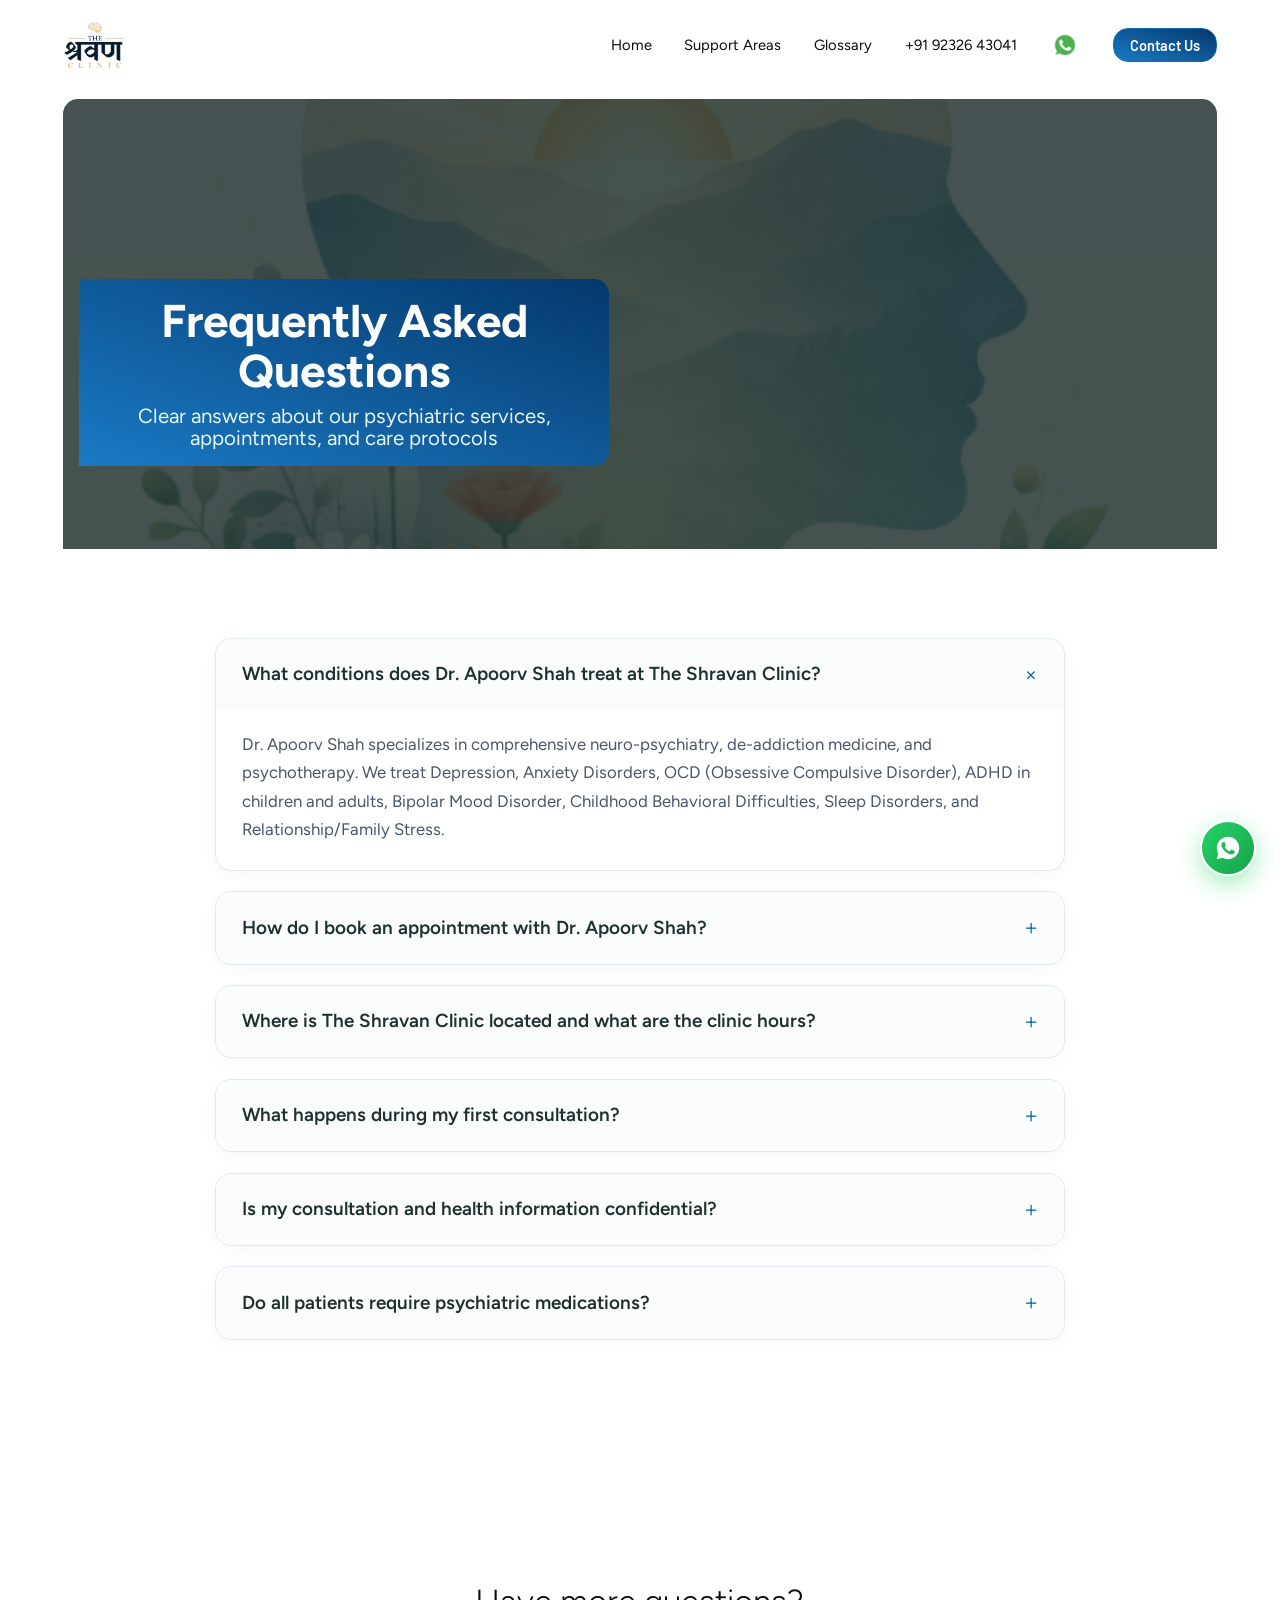
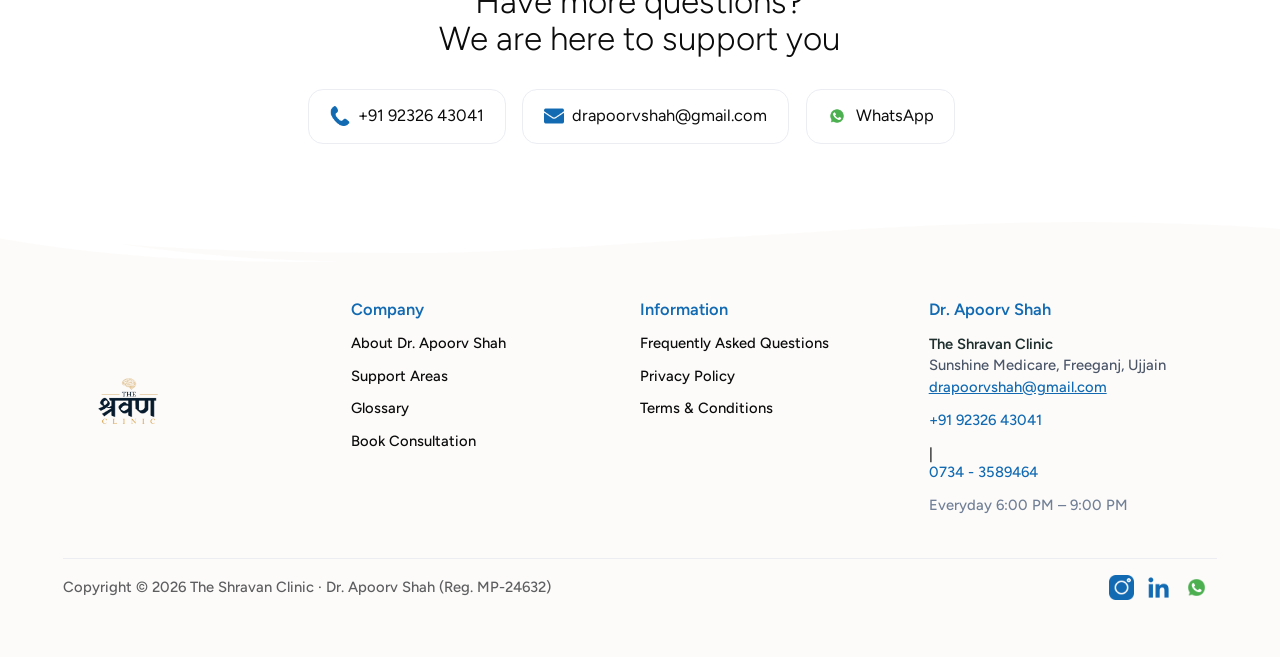
==== commit b2e57db0: "Keep mobile #tabMenu inside top header instead of bottom bar and tighten bottom-right dock position" ====
--- a/en/faq/index.html
+++ b/en/faq/index.html
@@ -21,7 +21,7 @@
 
   <!--CSS-->
   <link rel="stylesheet" href="/css/common.css?ver=1.24" />
-  <link rel="stylesheet" href="/css/main.css?ver=1.25" />
+  <link rel="stylesheet" href="/css/main.css?ver=1.26" />
   <link rel="stylesheet" href="/css/form.css?ver=1.24" />
   <link rel="stylesheet" href="/css/index.css?ver=1.25" />
   <link rel="stylesheet" href="/css/supportAreas.css?ver=1.24" />
@@ -127,11 +127,11 @@
       </a>
       <div id="tabMenu">
         <div class="contactMenu">
-          <a id="callBtn" href="tel:+919232643041">
+          <a id="callBtn" href="/#bannerSection" title="Contact Us">
             <img src="/images/icon/call(1).png" alt="">
             <span>+91 92326 43041</span>
           </a>
-          <a href="mailto:drapoorvshah@gmail.com">
+          <a href="/#bannerSection" title="Contact Us">
             <img src="/images/icon/email-icon.png" alt="">
             <span>drapoorvshah@gmail.com</span>
           </a>
@@ -143,7 +143,7 @@
         <a href="https://wa.me/919232643041" target="_blank" class="chat btn2 mdBtn" title="WhatsApp">
           <img src="/images/icon/whatsapp-icon.png" alt="WhatsApp">
         </a>
-        <a href="javascript:void(0);" class="formAction btn1 mdBtn">Contact Us</a>
+        <a href="/#bannerSection" class="btn1 mdBtn">Contact Us</a>
       </div>
     </header>
 
--- a/css/main.css
+++ b/css/main.css
@@ -177,8 +177,13 @@
   display: flex;
   flex-direction: column;
   transition: all 1s cubic-bezier(0.37, 0, 0.63, 1);
-  padding-bottom: 4.768rem;
+  padding-bottom: 0;
   /* Header Section*/
+}
+@media (max-width: 1023px) {
+  .pageMargin {
+    padding-top: 74px !important;
+  }
 }
 @media (min-width: 768px) {
   #mainContainer {
@@ -192,10 +197,10 @@
   }
 }
 #mainContainer .headerIntro {
-  height: 4.5rem;
+  height: 66px;
 }
 #mainContainer .headerMain {
-  height: 6rem;
+  height: 74px;
 }
 #mainContainer #headerSection {
   position: fixed;
@@ -227,7 +232,7 @@
 }
 #mainContainer #headerSection .logoDiv {
   width: auto;
-  min-width: 110px;
+  min-width: 68px;
   display: inline-flex;
   align-items: center;
   z-index: 10;
@@ -242,6 +247,13 @@
   max-height: 70px;
   width: auto;
   object-fit: contain;
+}
+@media (max-width: 767px) {
+  #mainContainer #headerSection .logoDiv img,
+  .mainSiteLogo {
+    height: 46px !important;
+    max-height: 48px !important;
+  }
 }
 #mainContainer #headerSection .menuSectionIntro {
   transform: none !important;
@@ -503,23 +515,30 @@
   width: 80%;
 }
 #mainContainer #headerSection #tabMenu {
-  position: fixed;
-  bottom: 0;
-  left: 0;
+  position: relative;
+  bottom: auto;
+  left: auto;
   z-index: 101;
-  width: 100%;
-  max-width: 100%;
-  height: 4rem;
-  display: flex;
-  background-color: #ffffff;
-  box-shadow: rgba(0, 0, 0, 0.034) 0px -1px 2px 0px;
-  transform: all 0.3s ease-in;
+  width: auto;
+  max-width: none;
+  height: auto;
+  display: flex;
+  align-items: center;
+  gap: 6px;
+  background-color: transparent;
+  box-shadow: none;
+}
+@media (min-width: 768px) {
+  #mainContainer #headerSection #tabMenu {
+    gap: 8px;
+  }
 }
 @media (min-width: 1280px) {
   #mainContainer #headerSection #tabMenu {
     position: relative;
     width: auto;
     height: auto;
+    gap: 0;
     overflow: unset;
     transform: none;
     border: none;
@@ -528,6 +547,8 @@
 }
 #mainContainer #headerSection #tabMenu .contactMenu {
   display: flex;
+  align-items: center;
+  gap: 6px;
 }
 @media (min-width: 1280px) {
   #mainContainer #headerSection #tabMenu .contactMenu {
@@ -538,23 +559,31 @@
 #mainContainer #headerSection #tabMenu .contactMenu #callBtn {
   background-color: #116ab2;
   background: linear-gradient(to right top, #1a7ac4, #1874bc, #166eb4, #1468ac, #1262a4, #105c9c, #0e5694, #0c508c, #0a4a84, #08447c, #063e74, #04386c);
+  border-color: #116ab2;
 }
 #mainContainer #headerSection #tabMenu .contactMenu a {
-  width: 3rem;
-  display: flex;
+  width: 34px;
+  height: 34px;
+  display: inline-flex;
   justify-content: center;
   align-items: center;
-  border-right: 1px solid #ebedf3;
+  border-radius: 10px;
+  background-color: #f1f5f9;
+  border: 1px solid #e2e8f0;
+  flex-shrink: 0;
 }
 @media (min-width: 568px) {
   #mainContainer #headerSection #tabMenu .contactMenu a {
-    width: 4rem;
+    width: 38px;
+    height: 38px;
   }
 }
 @media (min-width: 1280px) {
   #mainContainer #headerSection #tabMenu .contactMenu a {
     width: auto;
+    height: auto;
     border: none;
+    background: transparent;
     justify-content: flex-end;
   }
   #mainContainer #headerSection #tabMenu .contactMenu a:nth-child(1) {
@@ -562,7 +591,9 @@
   }
 }
 #mainContainer #headerSection #tabMenu .contactMenu a img {
-  width: 20px;
+  width: 17px;
+  height: 17px;
+  object-fit: contain;
 }
 @media (min-width: 1280px) {
   #mainContainer #headerSection #tabMenu .contactMenu a img {
@@ -596,21 +627,27 @@
   }
 }
 #mainContainer #headerSection #tabMenu .chat {
-  width: 3rem;
+  width: 34px;
+  height: 34px;
   margin: 0;
-  display: flex;
-  align-content: center;
+  padding: 0;
+  display: inline-flex;
+  align-items: center;
+  justify-content: center;
   color: #0b0b0b;
   border: none;
+  flex-shrink: 0;
 }
 @media (min-width: 568px) {
   #mainContainer #headerSection #tabMenu .chat {
-    width: 4rem;
+    width: 38px;
+    height: 38px;
   }
 }
 @media (min-width: 1280px) {
   #mainContainer #headerSection #tabMenu .chat {
     width: auto;
+    height: auto;
     font-size: 0.9rem;
     padding: 0.5rem 1rem;
     margin-left: auto;
@@ -625,30 +662,35 @@
   }
 }
 #mainContainer #headerSection #tabMenu .chat img {
-  width: 30px;
+  width: 24px;
+  height: 24px;
+  object-fit: contain;
 }
 @media (min-width: 1280px) {
   #mainContainer #headerSection #tabMenu .chat img {
     width: 30px;
+    height: 30px;
   }
 }
 #mainContainer #headerSection #tabMenu .btn1 {
-  flex: 1;
-  display: flex;
+  flex: 0 0 auto;
+  display: inline-flex;
   align-items: center;
   justify-content: center;
   margin: 0;
-  color: #0b0b0b;
-  font-size: 0.889rem;
+  color: #ffffff !important;
+  font-size: 0.8rem;
+  font-weight: 600;
   white-space: nowrap;
-  background: none;
-  border: none;
-  border-left: 1px solid #ebedf3;
-  border-radius: 0;
+  padding: 8px 13px;
+  border-radius: 50px;
+  border: 1px solid #116ab2;
+  background: linear-gradient(to right top, #1a7ac4, #1874bc, #166eb4, #1468ac, #1262a4, #105c9c, #0e5694, #0c508c, #0a4a84, #08447c, #063e74, #04386c);
 }
 @media (min-width: 1280px) {
   #mainContainer #headerSection #tabMenu .btn1 {
     color: #ffffff;
+    font-size: 0.889rem;
     margin-left: 1rem;
     border-radius: 15px;
     padding: 0.5rem 1rem;
@@ -657,12 +699,7 @@
   }
 }
 #mainContainer #headerSection #tabMenu .btn1:hover {
-  color: #0b0b0b;
-}
-@media (min-width: 1024px) {
-  #mainContainer #headerSection #tabMenu .btn1:hover {
-    color: #ffffff;
-  }
+  color: #ffffff !important;
 }
 #mainContainer #footerSection {
   padding-top: 4.768rem;
@@ -873,7 +910,7 @@
 }
 @media (max-width: 1279px) {
   .floatingDock {
-    bottom: calc(4rem + 14px);
+    bottom: 18px;
     right: 16px;
     gap: 10px;
   }
